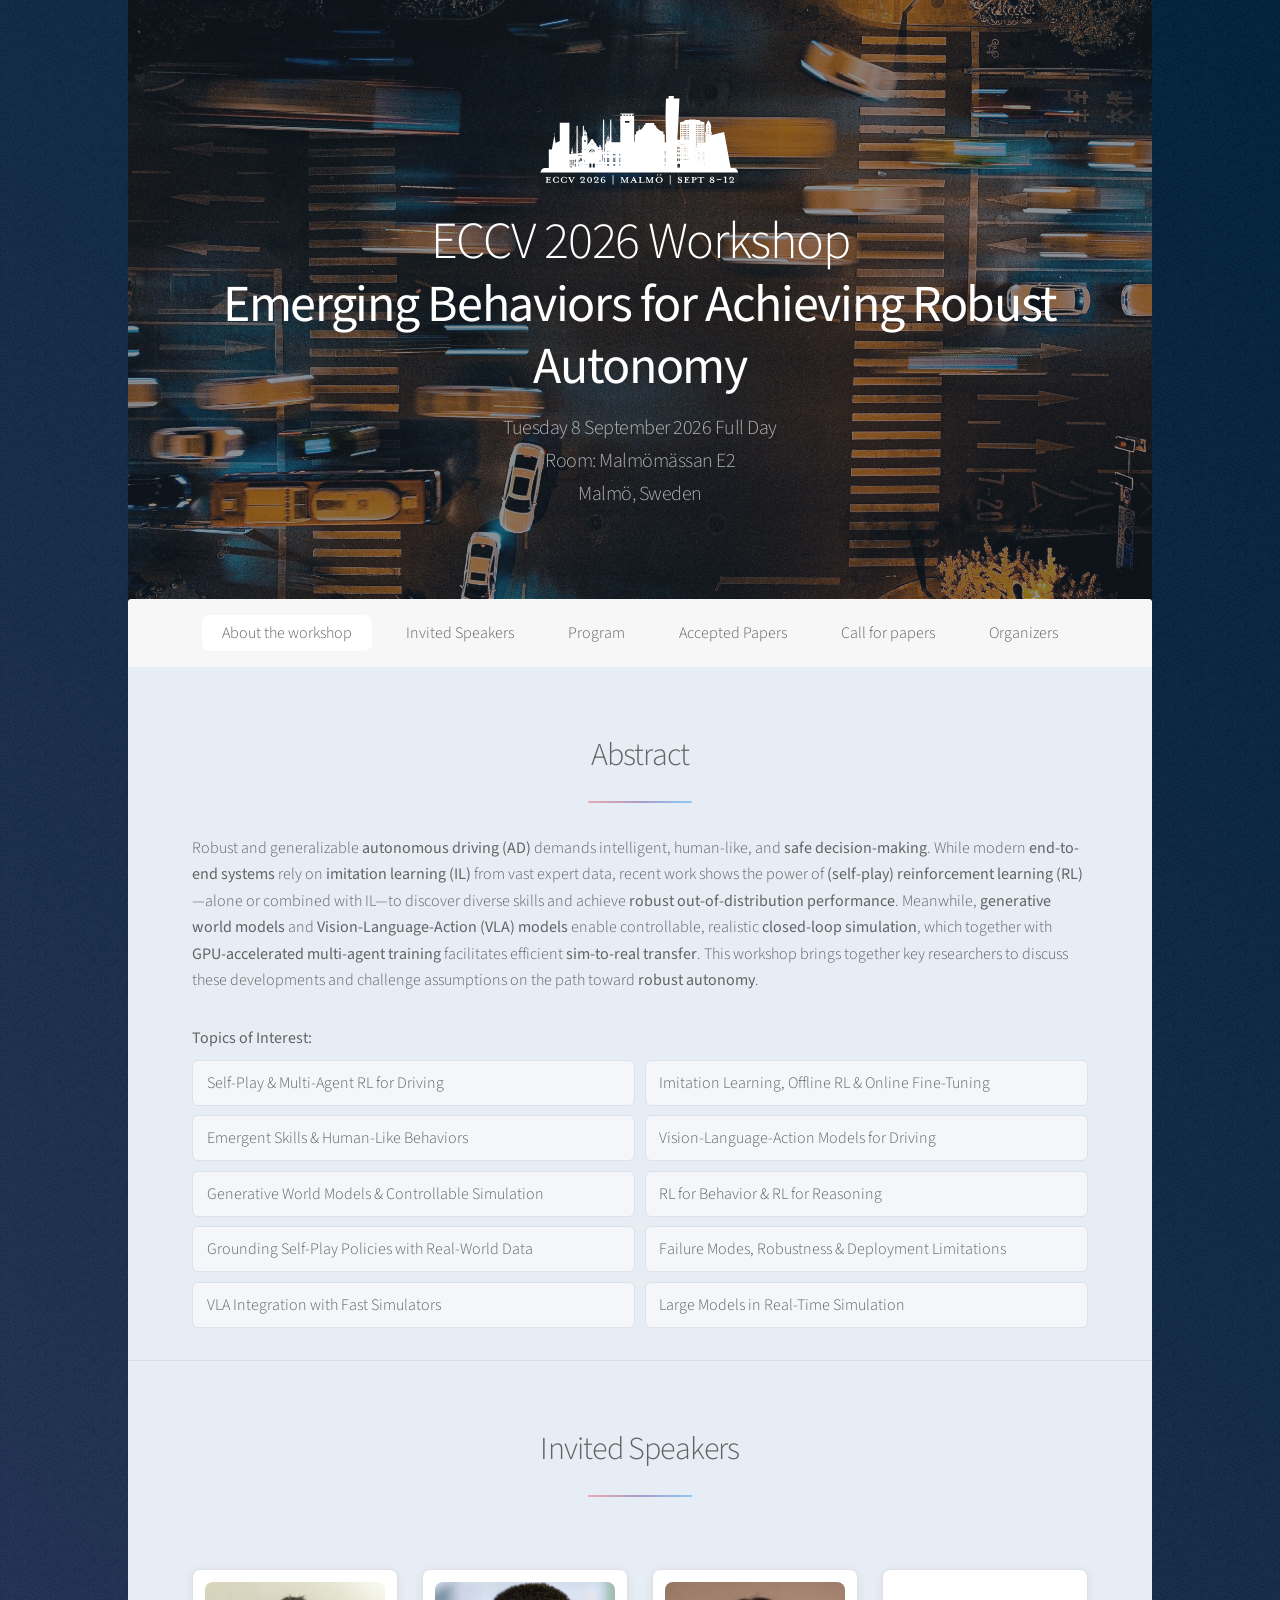
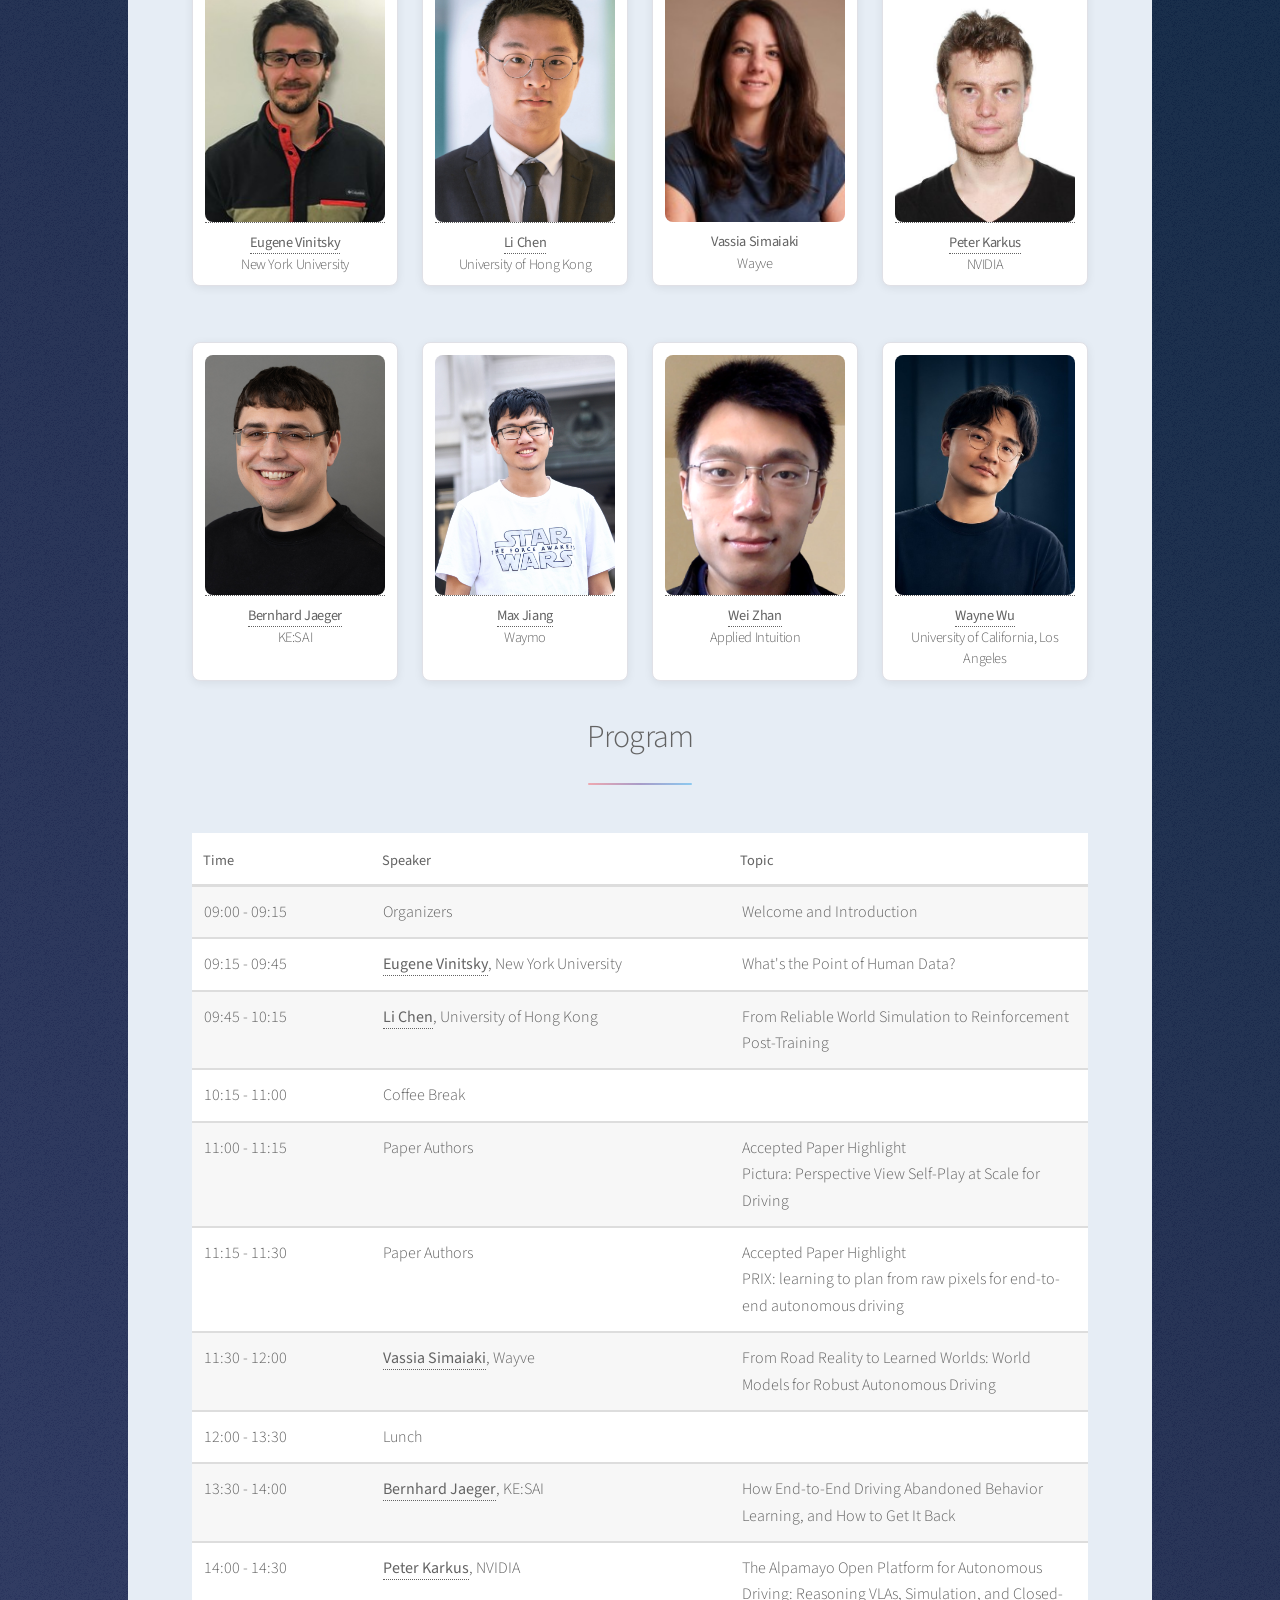
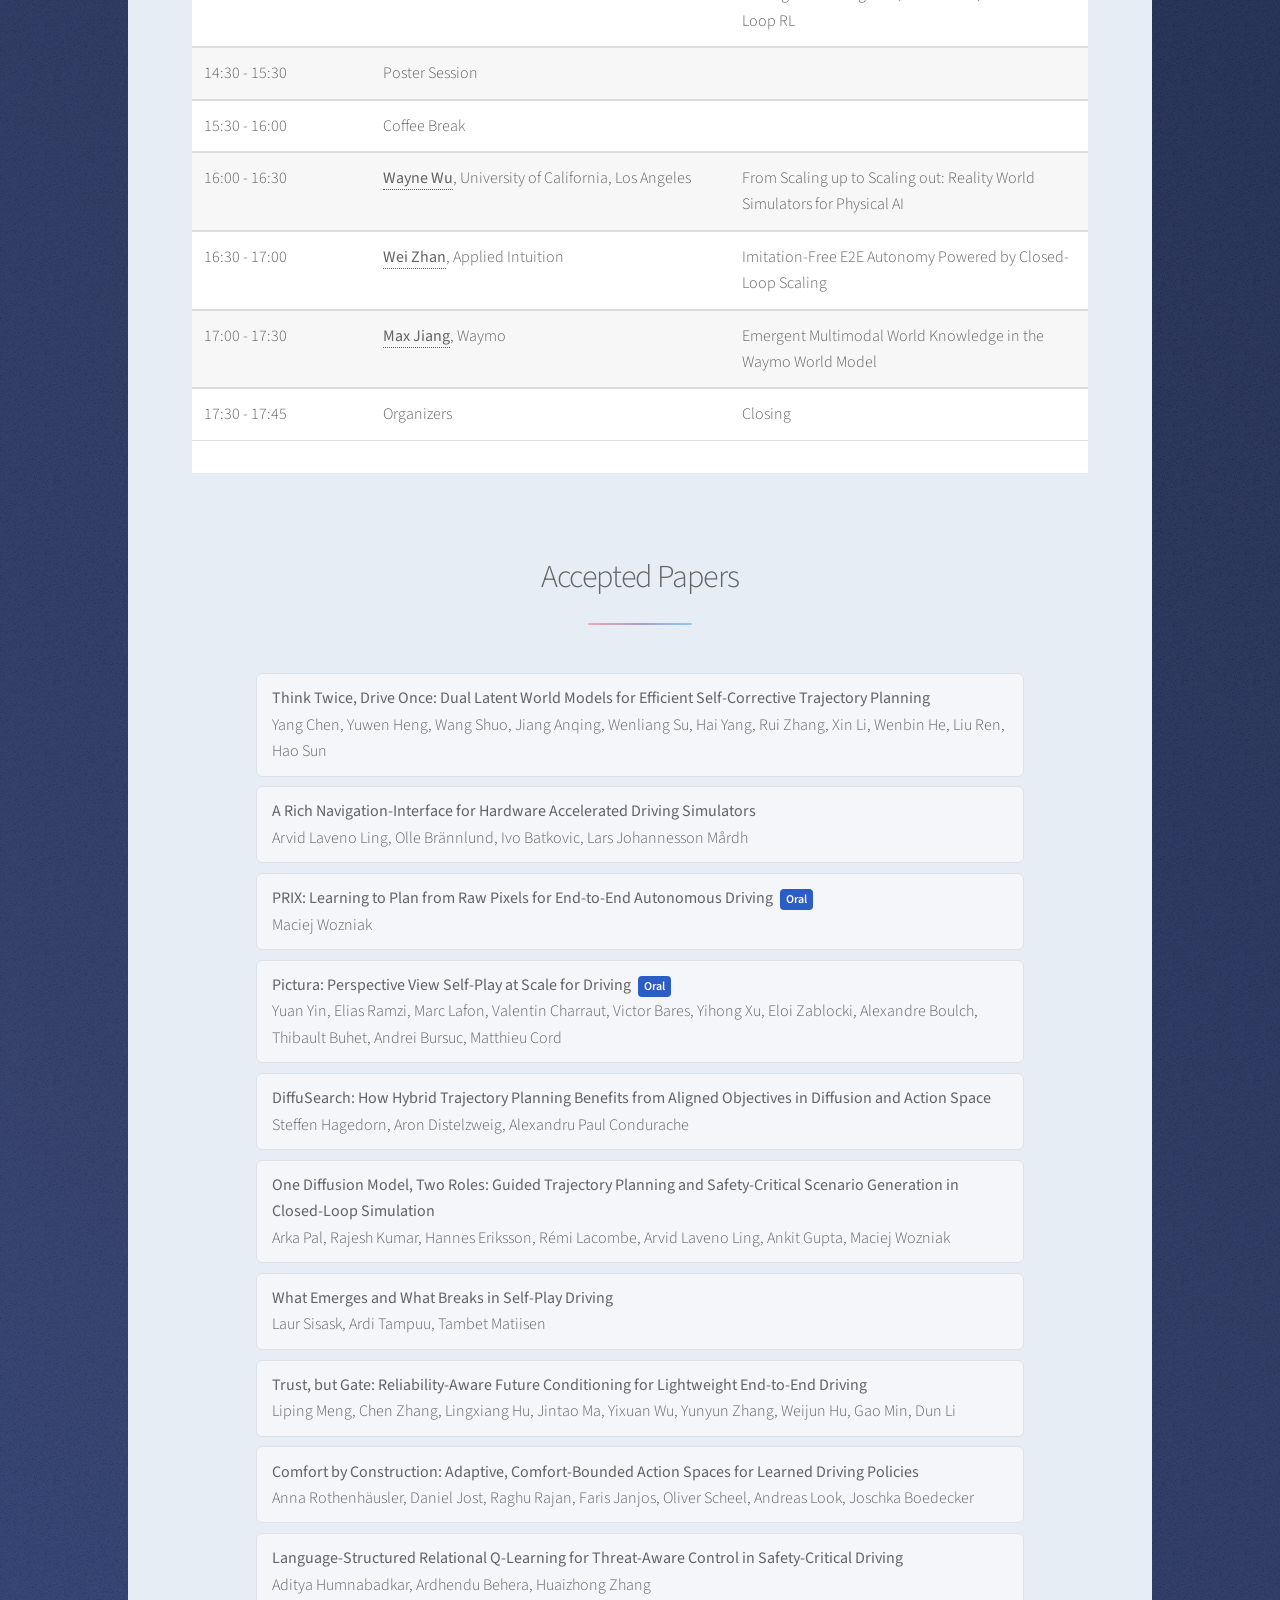
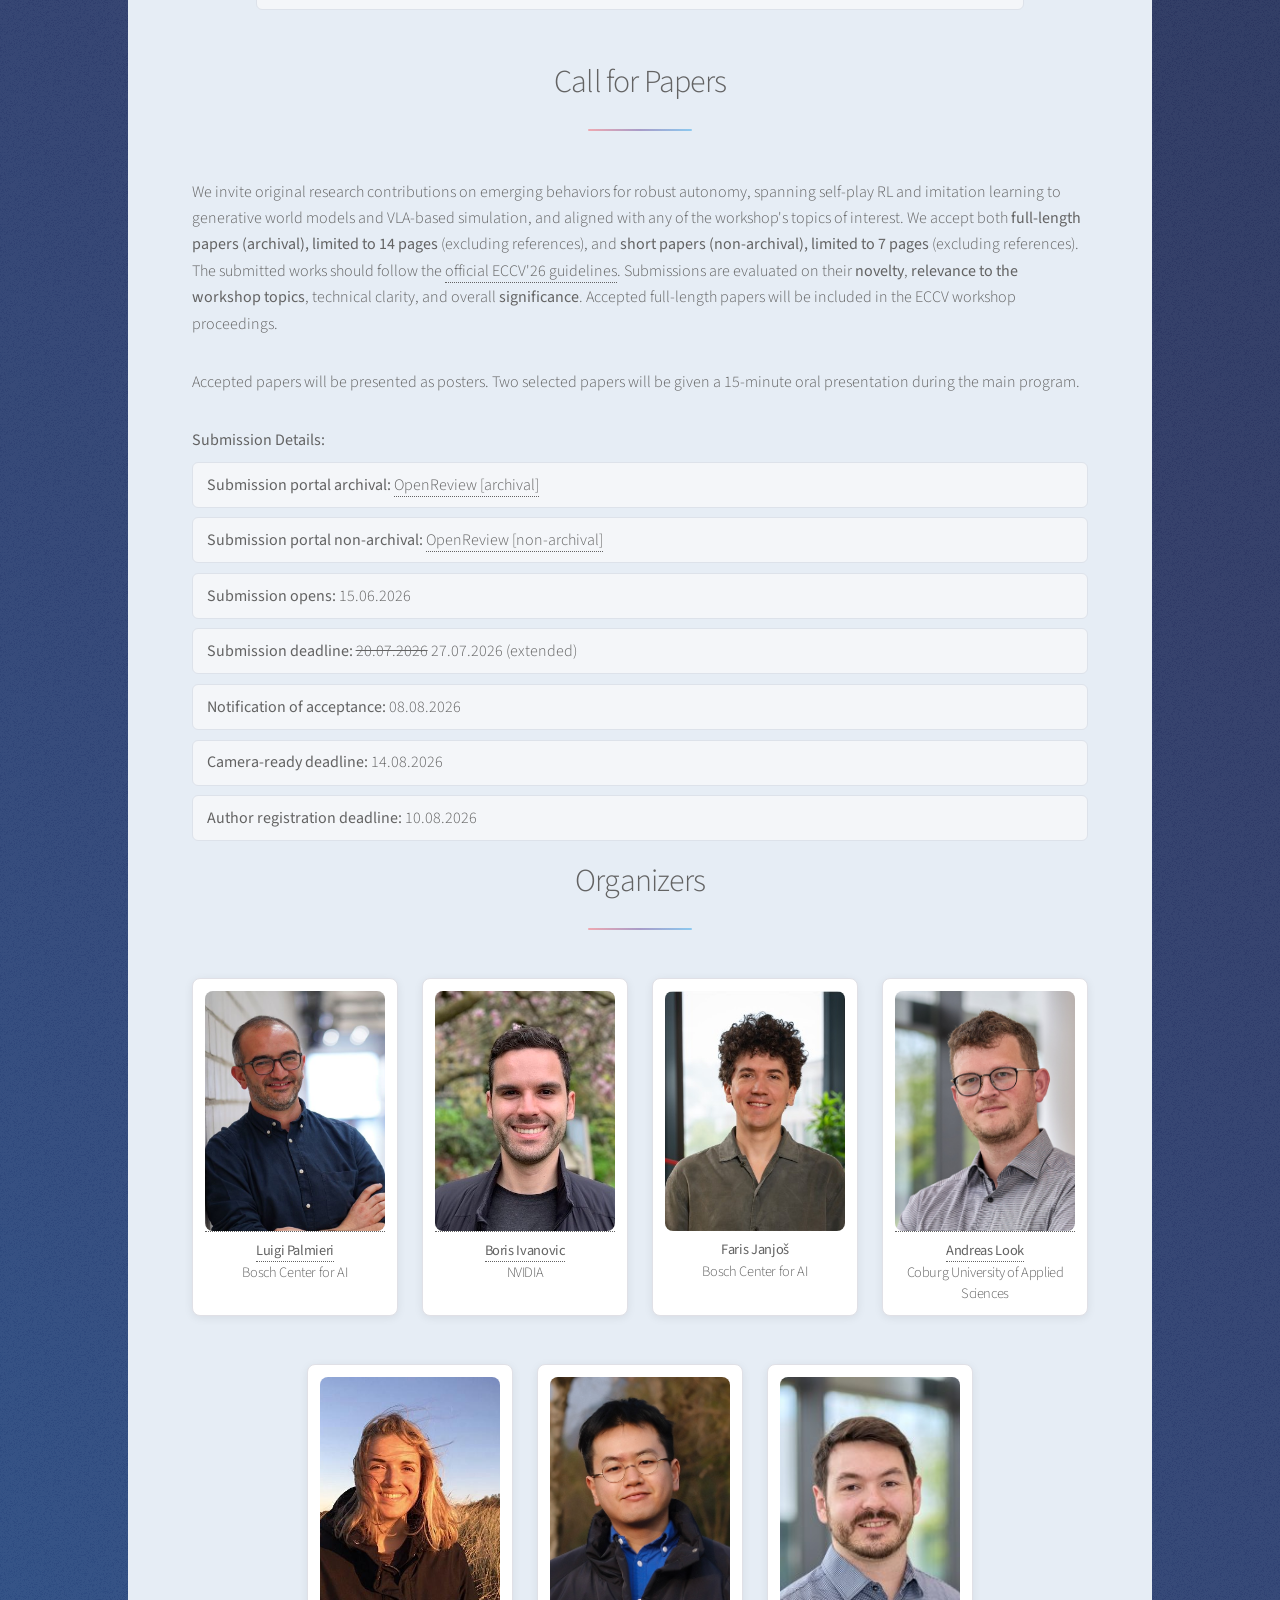
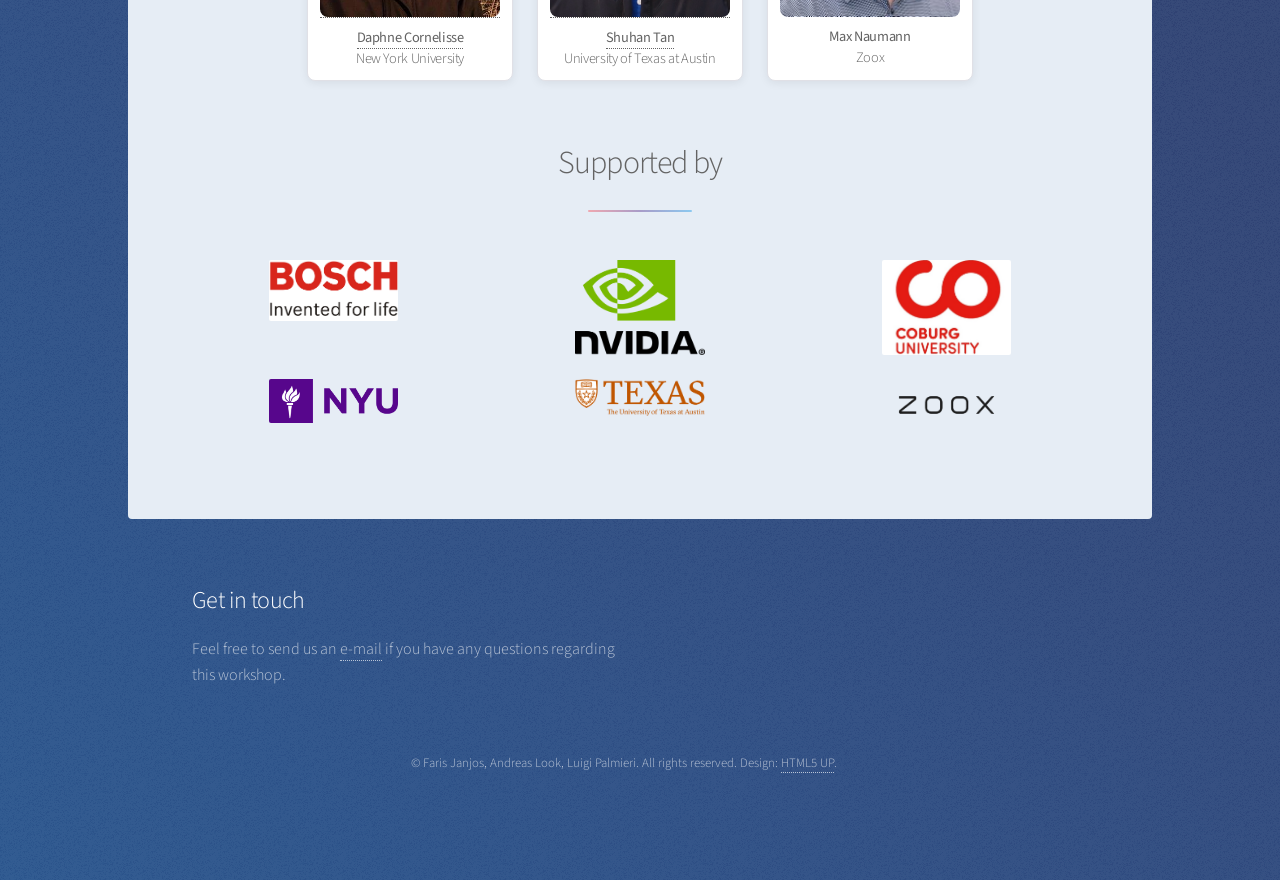
==== index.html @ b4be329e "Update titles" ====
<!DOCTYPE HTML>
<!--
	Stellar by HTML5 UP
	html5up.net | @ajlkn
	Free for personal and commercial use under the CCA 3.0 license (html5up.net/license)
-->
<html>

<head>
	<title>Workshop on Emerging Behaviors in Embodied AI for Achieving Robust Autonomy</title>
	<meta charset="utf-8" />
	<meta name="viewport" content="width=device-width, initial-scale=1, user-scalable=no" />
	<link rel="stylesheet" href="assets/css/main.css" />
	<noscript>
		<link rel="stylesheet" href="assets/css/noscript.css" />
	</noscript>
	<link rel="apple-touch-icon" sizes="180x180" href="apple-touch-icon.png">
	<link rel="icon" type="image/png" sizes="32x32" href="favicon-32x32.png">
	<link rel="icon" type="image/png" sizes="16x16" href="favicon-16x16.png">
	<link rel="manifest" href="/site.webmanifest" <link rel="shortcut icon" type="image/x-icon" href="favicon.ico">
    <style>
        .organizer-image {
            width: 100%;
            aspect-ratio: 3 / 4;
            object-fit: cover;
            display: block;
            border-radius: 4px;
        }
        .speaker-card, .organizer-card {
            background: #fff;
            border: 1px solid #e0e0e6;
            border-radius: 8px;
            box-shadow: 0 2px 10px rgba(0, 0, 0, 0.07);
            transition: box-shadow 0.2s ease, transform 0.2s ease;
            text-align: center;
            padding: 0.75em 0.75em 0;
            height: 100%;
            box-sizing: border-box;
        }
        .speaker-card:hover, .organizer-card:hover {
            box-shadow: 0 6px 20px rgba(0, 0, 0, 0.13);
            transform: translateY(-3px);
        }
        .speaker-card .image.fit,
        .organizer-card .image.fit {
            margin: 0;
        }
        .speaker-card .image.fit a,
        .organizer-card .image.fit a {
            display: block;
        }
        .speaker-card h5, .organizer-card h5 {
            padding: 0.6em 0.5em 0.7em;
            margin: 0;
        }
        #speakers .box.alt .row,
        #organizers .box.alt .row {
            justify-content: center;
        }
		#program .table-wrapper {
			background: #fff;
			padding-top: 1em;
		}
		#header.alt .logo.eccv-logo img {
			width: min(13rem, 60vw);
			max-width: 100%;
			filter: brightness(0) invert(1);
		}
		.nowrap-link {
			white-space: nowrap;
		}
    </style>
</head>

<body class="is-preload">

	<!-- Wrapper -->
	<div id="wrapper">

		<!-- Header -->
		<header id="header" class="alt">
			<span class="logo eccv-logo"><img src="images/eccv-navbar-logo.svg" alt="ECCV 2026" /></span>
			<h1>ECCV 2026 Workshop <br /> <strong>Emerging Behaviors for Achieving Robust Autonomy</strong></h1>
			<p>Tuesday 8 September 2026 Full Day<br>Room: Malmömässan E2<br>Malmö, Sweden</p>
		</header>

		<!-- Nav -->
		<nav id="nav">
			<ul>
				<li><a href="#intro" class="active">About the workshop</a></li>
				<li><a href="#speakers" class="active">Invited Speakers</a></li>
				<li><a href="#program" class="active">Program</a></li>
				<li><a href="#accepted_papers" class="active">Accepted Papers</a></li>
				<li><a href="#call_for_papers" class="active">Call for papers</a></li>
				<li><a href="#organizers">Organizers</a></li>
			</ul>
		</nav>

		<!-- Main -->
		<div id="main">

			<!-- Introduction -->
			<section id="intro" class="main">
				<div class="spotlight">
					<div class="content">
						<header class="major special">
							<h2>Abstract</h2>
						</header>
						<p>
						Robust and generalizable <strong>autonomous driving (AD)</strong> demands intelligent, human-like, and <strong>safe decision-making</strong>.
						While modern <strong>end-to-end systems</strong> rely on <strong>imitation learning (IL)</strong> from vast expert data,
						recent work shows the power of <strong>(self-play) reinforcement learning (RL)</strong>&mdash;alone or combined with IL&mdash;to discover diverse skills and achieve <strong>robust out-of-distribution performance</strong>.
						Meanwhile, <strong>generative world models</strong> and <strong>Vision-Language-Action (VLA) models</strong> enable controllable, realistic <strong>closed-loop simulation</strong>,
						which together with <strong>GPU-accelerated multi-agent training</strong> facilitates efficient <strong>sim-to-real transfer</strong>.
						This workshop brings together key researchers to discuss these developments and challenge assumptions on the path toward <strong>robust autonomy</strong>.</p>
					</div>
					<!-- Nav 
					<span class="image"><img src="images/autonomous_car.png" alt="" /></span>
					-->
				</div>
				<p style="margin-bottom: 0.5em"><strong>Topics of Interest:</strong></p>
				<ul style="display: grid; grid-template-columns: 1fr 1fr; gap: 0.6em; list-style: none; padding: 0; margin: 0;">
					<li style="background: #f4f6f9; border: 1px solid #dde2ea; border-radius: 6px; padding: 0.55em 0.85em;">Self-Play &amp; Multi-Agent RL for Driving</li>
					<li style="background: #f4f6f9; border: 1px solid #dde2ea; border-radius: 6px; padding: 0.55em 0.85em;">Imitation Learning, Offline RL &amp; Online Fine-Tuning</li>
					<li style="background: #f4f6f9; border: 1px solid #dde2ea; border-radius: 6px; padding: 0.55em 0.85em;">Emergent Skills &amp; Human-Like Behaviors</li>
					<li style="background: #f4f6f9; border: 1px solid #dde2ea; border-radius: 6px; padding: 0.55em 0.85em;">Vision-Language-Action Models for Driving</li>
					<li style="background: #f4f6f9; border: 1px solid #dde2ea; border-radius: 6px; padding: 0.55em 0.85em;">Generative World Models &amp; Controllable Simulation</li>
					<li style="background: #f4f6f9; border: 1px solid #dde2ea; border-radius: 6px; padding: 0.55em 0.85em;">RL for Behavior &amp; RL for Reasoning</li>
					<li style="background: #f4f6f9; border: 1px solid #dde2ea; border-radius: 6px; padding: 0.55em 0.85em;">Grounding Self-Play Policies with Real-World Data</li>
					<li style="background: #f4f6f9; border: 1px solid #dde2ea; border-radius: 6px; padding: 0.55em 0.85em;">Failure Modes, Robustness &amp; Deployment Limitations</li>
					<li style="background: #f4f6f9; border: 1px solid #dde2ea; border-radius: 6px; padding: 0.55em 0.85em;">VLA Integration with Fast Simulators</li>
					<li style="background: #f4f6f9; border: 1px solid #dde2ea; border-radius: 6px; padding: 0.55em 0.85em;">Large Models in Real-Time Simulation</li>
				</ul>
			</section>
			<section id="speakers" class="main style1">
				<div class="container">
					<header class="major special">
						<h2>Invited Speakers</h2>
					</header>
					<div class="box alt">
						<div class="row gtr-uniform" style="margin-top: 1.5em;">
							<div class="col-3">
								<div class="speaker-card">
									<span class="image fit"><a href="https://www.eugenevinitsky.com/"><img class="organizer-image" src="images/Speakers/eugene_vinitsky.jpg" alt="Eugene Vinitsky" /></a></span>
									<h5><a href="https://www.eugenevinitsky.com/"><strong>Eugene Vinitsky</strong></a><br/>New York University</h5>
								</div>
							</div>
							<div class="col-3">
								<div class="speaker-card">
									<span class="image fit"><a href="https://ilnehc.github.io/"><img class="organizer-image" src="images/Speakers/li_chen.jpg" alt="Li Chen" /></a></span>
									<h5><a href="https://ilnehc.github.io/"><strong>Li Chen</strong></a><br/>University of Hong Kong</h5>
								</div>
							</div>
							<div class="col-3">
								<div class="speaker-card">
									<span class="image fit"><img class="organizer-image" src="images/Speakers/vassia_simaiaki.jpg" alt="Vassia Simaiaki" /></span>
									<h5><strong>Vassia Simaiaki</strong><br/>Wayve</h5>
								</div>
							</div>
							<div class="col-3">
								<div class="speaker-card">
									<span class="image fit"><a href="https://research.nvidia.com/person/peter-karkus"><img class="organizer-image" src="images/Speakers/peter_karkus.jpg" alt="Peter Karkus" /></a></span>
									<h5><a href="https://research.nvidia.com/person/peter-karkus"><strong>Peter Karkus</strong></a><br/>NVIDIA</h5>
								</div>
							</div>
						</div>
					</div>
					<div class="box alt">
						<div class="row gtr-uniform" style="margin-top: 1.5em;">
							<div class="col-3">
								<div class="speaker-card">
									<span class="image fit"><a href="https://kait0.github.io/"><img class="organizer-image" src="images/Speakers/bernhard_jaeger.jpg" alt="Bernhard Jaeger" /></a></span>
									<h5><a href="https://kait0.github.io/"><strong>Bernhard Jaeger</strong></a><br/>KE:SAI</h5>
								</div>
							</div>
							<div class="col-3">
								<div class="speaker-card">
									<span class="image fit"><a href="http://maxjiang.ml/"><img class="organizer-image" src="images/Speakers/max_jiang.jpg" alt="Max Jiang" /></a></span>
									<h5><a href="http://maxjiang.ml/"><strong>Max Jiang</strong></a><br/>Waymo</h5>
								</div>
							</div>
							<div class="col-3">
								<div class="speaker-card">
									<span class="image fit"><a href="https://zhanwei.site/"><img class="organizer-image" src="images/Speakers/wei_zhan.png" alt="Wei Zhan" /></a></span>
									<h5><a href="https://zhanwei.site/"><strong>Wei Zhan</strong></a><br/>Applied Intuition</h5>
								</div>
							</div>
							<div class="col-3">
								<div class="speaker-card">
									<span class="image fit"><a href="https://wywu.github.io/"><img class="organizer-image" src="images/Speakers/wayne_wu.png" alt="Wayne Wu" /></a></span>
									<h5><a href="https://wywu.github.io/"><strong>Wayne Wu</strong></a><br/>University of California, Los Angeles</h5>
								</div>
							</div>
						</div>
					</div>
				</div>
			<section id="program" class="main style1">
				<div class="container">
					<header class="major special">
						<h2>Program</h2>
					</header>
					<div class="table-wrapper">
						<table>
							<thead>
								<tr>
									<th>Time</th>
									<th>Speaker</th>
									<th>Topic</th>
								</tr>
							</thead>
							<tbody>
								<tr>
									<td>09:00 - 09:15</td>
									<td>Organizers</td>
									<td>Welcome and Introduction</td>
								</tr>
								<tr onClick='toggleRow(this)'>
									<td>09:15 - 09:45</br>
									<td><strong><a href="https://www.eugenevinitsky.com">Eugene Vinitsky</a></strong>, New York University</td>
									<td>What's the Point of Human Data?
									</td>
									<td class='expanded-row-content hide-row'>TBA</td>
								</tr>
								<tr onClick='toggleRow(this)'>
									<td>09:45 - 10:15</br>
									<td><strong><a href="https://ilnehc.github.io/">Li Chen</a></strong>, University of Hong Kong</td>
									<td>From Reliable World Simulation to Reinforcement Post-Training</td>
									<td class='expanded-row-content hide-row'>Autonomous-driving systems benefit from scale, but the data that matter most—rare, hazardous interactions—remain scarce. This talk presents a research path from world models that predict to world engines that teach. I will introduce two works, ReSim and  World Engine, that organize real logs, simulation, generative modeling, and RL around one goal: concentrating learning on the safety-critical long tail. The talk closes with deployment-scale evidence and the remaining gaps toward reliable Physical AI.</td>
								</tr>
								<tr>
									<td>10:15 - 11:00</td>
									<td>Coffee Break</td>
									<td></td>
								</tr>
								<tr onClick='toggleRow(this)'>
										<td>11:00 - 11:15</br>
										<td>Paper Authors 
</a></strong></td>
									<td>Accepted Paper Highlight</br>Pictura: Perspective View Self-Play at Scale for Driving</td>
									<td class='expanded-row-content hide-row'>TBA
								</tr>
								<tr onClick='toggleRow(this)'>
										<td>11:15 - 11:30</br>
										<td>Paper Authors 
</a></strong></td>
									<td>Accepted Paper Highlight</br>PRIX: learning to plan from raw pixels for end-to-end autonomous driving</td>
									<td class='expanded-row-content hide-row'>TBA
								</tr>
								<tr onClick='toggleRow(this)'>
									<td>11:30 - 12:00</br>
									<td><strong><a href="#">Vassia Simaiaki</a></strong>, Wayve</td>
									<td>From Road Reality to Learned Worlds: World Models for Robust Autonomous Driving</td>
									<td class='expanded-row-content hide-row'>Real-world driving data captures the full complexity of human behavior, rare events, and safety-critical edge cases — but it is expensive, long-tailed, and hard to scale into diverse, controllable training signal. Generative world models offer a path to close this gap: learning realistic, controllable simulations directly from real driving footage, then using them to train and stress-test driving policies at scale. In this talk, I'll discuss Wayve's approach to building generative world models for driving, how they enable closed-loop training and evaluation beyond what real-world data alone allows, and the open challenges in grounding these learned worlds back in road reality to achieve robust, deployable autonomy.</td>
								</tr>
								<tr>
									<td>12:00 - 13:30</td>
									<td>Lunch</td>
									<td></td>
								</tr>
								<tr onClick='toggleRow(this)'>
									<td>13:30 - 14:00</br>
									<td><strong><a href="https://kait0.github.io/">Bernhard Jaeger</a></strong>, KE:SAI</td>
									<td>How End-to-End Driving Abandoned Behavior Learning, and How to Get It Back</td>
									<td class='expanded-row-content hide-row'>End-to-end driving research began as behavior learning: policies were trained to imitate actions directly from images. Over the years the end-to-end driving community has made rapid progress, leading to widespread adoption of these techniques in industry today. Amidst that rapid progress, the community has quietly abandoned behavior learning. End-to-end driving systems today no longer predict the actions of the car. Instead, they make predictions about where a human would have driven, often encoded with the waypoint representation. The actual behavior of the car is then produced by a classical handwritten controller steering the car towards the waypoints. This switch enabled the community to bypass the classic compounding error problem, as the controller can produce behaviors that are absent from the training data. In this talk I am going to argue that a principled solution to embodied intelligence needs to return to behavior learning, as these workarounds have performance ceilings. Lastly, I will present recent progress and open problems on how we can get behavior learning back into end-to-end driving, training policies that directly map sensors to actions.</td>
								</tr>
								<tr onClick='toggleRow(this)'>
									<td>14:00 - 14:30</br>
									<td><strong><a href="https://research.nvidia.com/person/peter-karkus">Peter Karkus</a></strong>, NVIDIA</td>
									<td>The Alpamayo Open Platform for Autonomous Driving: Reasoning VLAs, Simulation, and Closed-Loop RL</td>
									<td class='expanded-row-content hide-row'>In this talk I will introduce Alpamayo, NVIDIA's open platform for reasoning-based autonomous vehicle development. Alpamayo contains a family of open-weight reasoning VLA models that produce interpretable chain-of-thought traces alongside trajectories. It also includes the critical tooling around them: 1,700 hours of curated driving data; and AlpaSim, a neural reconstruction-based end-to-end simulator. In the second part I will talk about the next frontier: closed-loop RL post-training. The industry default today is open-loop-only training on logged expert data. It takes us surprisingly far, but it has a ceiling: it leaves compounding errors, covariate shift, and causal confusion unaddressed, and no amount of open-loop data closes that gap. I will argue why, and show how to bridge it with closed-loop post-training using AlpaGym, our distributed closed-loop RL framework built on Cosmos RL.</td>
								</tr>
								<tr onClick='toggleRow(this)'>
									<td>14:30 - 15:30</br>
									<td>Poster Session</td>
									<td></td>
									<td class='expanded-row-content hide-row'>Posters: TBA</td>
								</tr>
								<tr>
									<td>15:30 - 16:00</td>
									<td>Coffee Break</td>
									<td></td>
								</tr>
								<tr onClick='toggleRow(this)'>
									<td>16:00 - 16:30</br>
									<td><strong><a href="https://wywu.github.io/">Wayne Wu</a></strong>, University of California, Los Angeles</td>
									<td>From Scaling up to Scaling out: Reality World Simulators for Physical AI</td>
									<td class='expanded-row-content hide-row'>Recent progress in large language and vision models demonstrates how far we can go by scaling with vast internet-scale data. In contrast, physical AI, agents that perceive and act in the real world, still lags far behind. Today, both academia and industry primarily pursue generalizable physical AI by scaling up: collecting large-scale action–video datasets or training world models that enable interaction through learned environments. However, this paradigm is inherently inefficient and will soon reach a data ceiling. In this talk, I argue for a shift from scaling up to scaling out. I introduce reality world simulators, a new paradigm that converts real-world videos into diverse, interactive simulation environments. Instead of relying on more data collection, this approach expands data through structured reconstruction and recomposition, enabling both higher data efficiency and physically grounded interaction. I will present a three-pronged approach: 1) Scaling out via Digital Twins: reconstructing controllable, interactive environments from monocular videos to support diverse agent exploration. 2) Scaling out via Digital Cousins: disentangling scene structure into compositional elements to generate large-scale variations of real-world environments. 3) Scaling out via Embodied Humans: incorporating realistic human dynamics to improve safety and social compliance in robot learning. Finally, I will outline a roadmap toward building generalizable and safe physical AI systems for open-world deployment.</td>
								</tr>
								<tr onClick='toggleRow(this)'>
									<td>16:30 - 17:00</br>
									<td><strong><a href="https://zhanwei.site/">Wei Zhan</a></strong>, Applied Intuition</td>
									<td>Imitation-Free E2E Autonomy Powered by Closed-Loop Scaling</td>
									<td class='expanded-row-content hide-row'>The paradigm for L2++ ADAS has converged to imitation-based E2E, and human demonstration data have been the centerpiece. To bring robustness to the next level, autonomy is expected to train using closed-loop reinforcement learning (RL) with an action-conditioned world model, and large-scale closed-loop RL including self-play also reduces the demand of imitation from demonstration for policy learning. This talk addresses the roles of large-scale closed-loop RL and imitation in three major driving policy learning tasks - vector-based planner, reactive sim agent, and E2E planner, by discussing relevant works at Applied Intuition: 1) TerraZero as a high-throughput self-play RL framework (2.8M steps/s on 8 GPUs), obtains a robust policy learned from centuries of diverse driving experience in sim with zero demonstrations, setting SOTA on vector-based planning benchmarks with clear edge. 2) SPACeR as a fast, reactive, human-like sim agent, incorporates demonstration into large-scale self-play, achieving competitive performance with 10× faster at inference and 50× smaller in parameter size. 3) TerraTransfer as an E2E policy taught from the TerraZero expert with no imitation, by decoupling "learn to drive" and "learn to see", hits SOTA on closed-loop E2E driving benchmark. 4) A reactive world model with realistic, controllable behavior and visual consistency is also introduced, enabling large-scale closed-loop training.</td>
								</tr>
								<tr onClick='toggleRow(this)'>
									<td>17:00 - 17:30</br>
									<td><strong><a href="http://maxjiang.ml/">Max Jiang</a></strong>, Waymo</td>
									<td>Emergent Multimodal World Knowledge in the Waymo World Model</td>
									<td class='expanded-row-content hide-row'>Video-based world models possess strong future prediction abilities by pre-training on a vast repository of video data. The <a class="nowrap-link" href="https://waymo.com/blog/2026/02/the-waymo-world-model-a-new-frontier-for-autonomous-driving-simulation/">Waymo World Model</a> harnesses these future prediction capabilities from Genie 3 and translates this common sense knowledge to the driving domain, including emergent physics and behavioral understanding as well as emergent planning and reasoning capabilities. In this talk we will analyze these emergent abilities and discuss various avenues that we can harness these abilities to build a better, safer autonomous driver.</td>
								</tr>
								<tr>
									<td>17:30 - 17:45</td>
									<td>Organizers</td>
									<td>Closing</td>
								</tr>
							</tbody>
						</table>
					</div>


				</div>
			</section>
			<section id="accepted_papers" class="main style1">
				<div class="container">
					<header class="major special">
						<h2>Accepted Papers</h2>
					</header>
					<ul style="display: grid; grid-template-columns: 1fr; gap: 0.6em; list-style: none; padding: 0; margin: 0;">
						<li style="background: #f4f6f9; border: 1px solid #dde2ea; border-radius: 6px; padding: 0.7em 0.95em;"><strong>Think Twice, Drive Once: Dual Latent World Models for Efficient Self-Corrective Trajectory Planning</strong><br/>Yang Chen, Yuwen Heng, Wang Shuo, Jiang Anqing, Wenliang Su, Hai Yang, Rui Zhang, Xin Li, Wenbin He, Liu Ren, Hao Sun</li>
						<li style="background: #f4f6f9; border: 1px solid #dde2ea; border-radius: 6px; padding: 0.7em 0.95em;"><strong>A Rich Navigation-Interface for Hardware Accelerated Driving Simulators</strong><br/>Arvid Laveno Ling, Olle Brännlund, Ivo Batkovic, Lars Johannesson Mårdh</li>
						<li style="background: #f4f6f9; border: 1px solid #dde2ea; border-radius: 6px; padding: 0.7em 0.95em;"><strong>PRIX: Learning to Plan from Raw Pixels for End-to-End Autonomous Driving</strong> <span style="background:#2c5cc5; color:#fff; font-size:0.75em; font-weight:600; border-radius:4px; padding:0.15em 0.5em; margin-left:0.3em;">Oral</span><br/>Maciej Wozniak</li>
						<li style="background: #f4f6f9; border: 1px solid #dde2ea; border-radius: 6px; padding: 0.7em 0.95em;"><strong>Pictura: Perspective View Self-Play at Scale for Driving</strong> <span style="background:#2c5cc5; color:#fff; font-size:0.75em; font-weight:600; border-radius:4px; padding:0.15em 0.5em; margin-left:0.3em;">Oral</span><br/>Yuan Yin, Elias Ramzi, Marc Lafon, Valentin Charraut, Victor Bares, Yihong Xu, Eloi Zablocki, Alexandre Boulch, Thibault Buhet, Andrei Bursuc, Matthieu Cord</li>
						<li style="background: #f4f6f9; border: 1px solid #dde2ea; border-radius: 6px; padding: 0.7em 0.95em;"><strong>DiffuSearch: How Hybrid Trajectory Planning Benefits from Aligned Objectives in Diffusion and Action Space</strong><br/>Steffen Hagedorn, Aron Distelzweig, Alexandru Paul Condurache</li>
						<li style="background: #f4f6f9; border: 1px solid #dde2ea; border-radius: 6px; padding: 0.7em 0.95em;"><strong>One Diffusion Model, Two Roles: Guided Trajectory Planning and Safety-Critical Scenario Generation in Closed-Loop Simulation</strong><br/>Arka Pal, Rajesh Kumar, Hannes Eriksson, Rémi Lacombe, Arvid Laveno Ling, Ankit Gupta, Maciej Wozniak</li>
						<li style="background: #f4f6f9; border: 1px solid #dde2ea; border-radius: 6px; padding: 0.7em 0.95em;"><strong>What Emerges and What Breaks in Self-Play Driving</strong><br/>Laur Sisask, Ardi Tampuu, Tambet Matiisen</li>
						<li style="background: #f4f6f9; border: 1px solid #dde2ea; border-radius: 6px; padding: 0.7em 0.95em;"><strong>Trust, but Gate: Reliability-Aware Future Conditioning for Lightweight End-to-End Driving</strong><br/>Liping Meng, Chen Zhang, Lingxiang Hu, Jintao Ma, Yixuan Wu, Yunyun Zhang, Weijun Hu, Gao Min, Dun Li</li>
						<li style="background: #f4f6f9; border: 1px solid #dde2ea; border-radius: 6px; padding: 0.7em 0.95em;"><strong>Comfort by Construction: Adaptive, Comfort-Bounded Action Spaces for Learned Driving Policies</strong><br/>Anna Rothenhäusler, Daniel Jost, Raghu Rajan, Faris Janjos, Oliver Scheel, Andreas Look, Joschka Boedecker</li>
						<li style="background: #f4f6f9; border: 1px solid #dde2ea; border-radius: 6px; padding: 0.7em 0.95em;"><strong>Language-Structured Relational Q-Learning for Threat-Aware Control in Safety-Critical Driving</strong><br/>Aditya Humnabadkar, Ardhendu Behera, Huaizhong Zhang</li>
					</ul>
				</div>
			</section>
			<section id="call_for_papers" class="main">
			<div class="content">
                    <header class="major special">
                        <h2>Call for Papers</h2>
                    </header>
                    <p>
                        We invite original research contributions on emerging behaviors for robust autonomy,
                        spanning self-play RL and imitation learning to generative world models and VLA-based simulation,
                        and aligned with any of the workshop's topics of interest. We accept both <strong>full-length papers
                        (archival), limited to 14 pages</strong> (excluding references), and <strong>short papers (non-archival),
                        limited to 7 pages</strong> (excluding references). The submitted works should follow the
                        <a href="https://eccv.ecva.net/Conferences/2026/SubmissionPolicies">official ECCV'26 guidelines</a>.
                        Submissions are evaluated on their <strong>novelty</strong>, <strong>relevance to the workshop
                        topics</strong>, technical clarity, and overall <strong>significance</strong>. Accepted full-length
                        papers will be included in the ECCV workshop proceedings.
                    </p>		
                    <p>
                        Accepted papers will be presented as posters. Two selected papers
                        will be given a 15-minute oral presentation during the main program.
                    </p>
                    <p style="margin-bottom: 0.5em"><strong>Submission Details:</strong></p>
                    <ul style="display: grid; grid-template-columns: 1fr; gap: 0.6em; list-style: none; padding: 0; margin: 0 0 1em;">
                        <li style="background: #f4f6f9; border: 1px solid #dde2ea; border-radius: 6px; padding: 0.55em 0.85em;"><strong>Submission portal archival:</strong> <a href="https://openreview.net/group?id=thecvf.com/ECCV/2026/Workshop/EmergingAD_Archival">OpenReview [archival]</a> </li>
                        <li style="background: #f4f6f9; border: 1px solid #dde2ea; border-radius: 6px; padding: 0.55em 0.85em;"><strong>Submission portal non-archival:</strong> <a href="https://openreview.net/group?id=thecvf.com/ECCV/2026/Workshop/EmergingAD_Non-Archival">OpenReview [non-archival]</a></li>
                        <li style="background: #f4f6f9; border: 1px solid #dde2ea; border-radius: 6px; padding: 0.55em 0.85em;"><strong>Submission opens:</strong> 15.06.2026</li>
                        <li style="background: #f4f6f9; border: 1px solid #dde2ea; border-radius: 6px; padding: 0.55em 0.85em;"><strong>Submission deadline:</strong> <s>20.07.2026</s> 27.07.2026 (extended)</li>
                        <li style="background: #f4f6f9; border: 1px solid #dde2ea; border-radius: 6px; padding: 0.55em 0.85em;"><strong>Notification of acceptance:</strong> 08.08.2026</li>
                        <li style="background: #f4f6f9; border: 1px solid #dde2ea; border-radius: 6px; padding: 0.55em 0.85em;"><strong>Camera-ready deadline:</strong> 14.08.2026</li>
                        <li style="background: #f4f6f9; border: 1px solid #dde2ea; border-radius: 6px; padding: 0.55em 0.85em;"><strong>Author registration deadline:</strong> 10.08.2026</li>
                    </ul>
                </div>	
			</section>
			<section id="organizers" class="main style1">
				<div class="container">
					<header class="major special">
						<h2>Organizers</h2>
					</header>
					<div class="box alt">
						<div class="row gtr-uniform">
							<div class="col-3">
								<div class="organizer-card">
									<span class="image fit"><a href="https://palmieri.github.io/"><img class="organizer-image" src="images/Organizers/palmieri_luigi.png" alt="Luigi Palmieri" /></a></span>
									<h5><a href="https://palmieri.github.io/"><strong>Luigi Palmieri</strong></a><br/>Bosch Center for AI</h5>
								</div>
							</div>
							<div class="col-3">
								<div class="organizer-card">
									<span class="image fit"><a href="https://www.borisivanovic.com/"><img class="organizer-image" src="images/Organizers/boris_ivanovic.jpg" alt="Boris Ivanovic" /></a></span>
									<h5><a href="https://www.borisivanovic.com/"><strong>Boris Ivanovic</strong></a><br/>NVIDIA</h5>
								</div>
							</div>
							<div class="col-3">
								<div class="organizer-card">
									<span class="image fit"><img class="organizer-image" src="images/Organizers/faris_janjos.jpeg" alt="Faris Janjoš" /></span>
									<h5><strong>Faris Janjoš</strong><br/>Bosch Center for AI</h5>
								</div>
							</div>
							<div class="col-3">
								<div class="organizer-card">
									<span class="image fit"><a href="https://look-andreas.github.io/"><img class="organizer-image" src="images/Organizers/look_andreas_cropped.jpg" alt="Andreas Look" /></a></span>
									<h5><a href="https://look-andreas.github.io/"><strong>Andreas Look</strong></a><br/>Coburg University of Applied Sciences</h5>
								</div>
							</div>
						</div>
						<div class="row gtr-uniform" style="margin-top: 1.5em;">
							<div class="col-3">
								<div class="organizer-card">
									<span class="image fit"><a href="https://www.daphne-cornelisse.com/"><img class="organizer-image" src="images/Organizers/daphne_cornelisse.jpg" alt="Daphne Cornelisse" /></a></span>
									<h5><a href="https://www.daphne-cornelisse.com/"><strong>Daphne Cornelisse</strong></a><br/>New York University</h5>
								</div>
							</div>
							<div class="col-3">
								<div class="organizer-card">
									<span class="image fit"><a href="https://ariostgx.github.io/website/"><img class="organizer-image" src="images/Organizers/shuhan_tan.jpg" alt="Shuhan Tan" /></a></span>
									<h5><a href="https://ariostgx.github.io/website/"><strong>Shuhan Tan</strong></a><br/>University of Texas at Austin</h5>
								</div>
							</div>
							<div class="col-3">
								<div class="organizer-card">
									<span class="image fit"><img class="organizer-image" src="images/Organizers/max_naumann.jpg" alt="Max Naumann" /></span>
									<h5><strong>Max Naumann</strong><br/>Zoox</h5>
								</div>
							</div>
						</div>
					</div>
					</br>
					<header class="major special">
						<h2>Supported by</h2>
					</header>
					<div class="box alt">
						<div class="row gtr-uniform">
							<div class="col-2"><span class="image fit"><img style="border-radius:2px"
										src="images/Affiliations/BoschLogo_cropped.jpg" alt="" /></span></div>
							<div class="col-2"><span class="image fit"><img style="border-radius:2px"
										src="images/Affiliations/NVIDIA.png" alt="" /></span></div>
							<div class="col-2"><span class="image fit"><img style="border-radius:2px"
										src="images/Affiliations/coburg.png" alt="" /></span></div>
						</div>
						<div class="row" style="margin-top: 1.5em;">
							<div class="col-2"><span class="image fit"><img style="border-radius:2px"
										src="images/Affiliations/nyu.png" alt="" /></span></div>
							<div class="col-2"><span class="image fit"><img style="border-radius:2px"
										src="images/Affiliations/University_of_Texas_at_Austin_logo.svg.png" alt="" /></span></div>
							<div class="col-2"><span class="image fit"><img style="border-radius:2px"
										src="images/Affiliations/Zoox_logo_2021.png" alt="" /></span></div>
						</div>
					</div>
				</div>
			</section>


		</div>

		<!-- Footer -->
		<footer id="footer">
			<section>
				<h2>Get in touch</h2>
				<p>
				Feel free to send us an
				<a href="mailto:faris.janjos@de.bosch.com,andreas.look@hs-coburg.de,luigi.palmieri@de.bosch.com?subject=Workshop%23IPP" target="_top">e-mail</a> if you have any questions regarding this workshop.
				</p>
			</section>
			<p class="copyright">&copy; Faris Janjos, Andreas Look, Luigi Palmieri. All rights reserved. Design: <a
					href="https://html5up.net">HTML5 UP</a>.</p>
		</footer>

	</div>

	<!-- Scripts -->
	<script src="assets/js/jquery.min.js"></script>
	<script src="assets/js/jquery.scrollex.min.js"></script>
	<script src="assets/js/jquery.scrolly.min.js"></script>
	<script src="assets/js/browser.min.js"></script>
	<script src="assets/js/breakpoints.min.js"></script>
	<script src="assets/js/util.js"></script>
	<script src="assets/js/main.js"></script>

	<script>
		const toggleRow = (element) => {
			element.getElementsByClassName('expanded-row-content')[0].classList.toggle('hide-row');
			console.log(event);
		}
	</script>

</body>

</html>
---- assets/css/main.css ----
@import url(fontawesome-all.min.css);
@import 'https://fonts.googleapis.com/css?family=Source+Sans+Pro:300,400';

/*
	Stellar by HTML5 UP
	html5up.net | @ajlkn
	Free for personal and commercial use under the CCA 3.0 license (html5up.net/license)
	LHMP 2022
*/

html, body, div, span, applet, object,
iframe, h1, h2, h3, h4, h5, h6, p, blockquote,
pre, a, abbr, acronym, address, big, cite,
code, del, dfn, em, img, ins, kbd, q, s, samp,
small, strike, strong, sub, sup, tt, var, b,
u, i, center, dl, dt, dd, ol, ul, li, fieldset,
form, label, legend, table, caption, tbody,
tfoot, thead, tr, th, td, article, aside,
canvas, details, embed, figure, figcaption,
footer, header, hgroup, menu, nav, output, ruby,
section, summary, time, mark, audio, video {
	margin: 0;
	padding: 0;
	border: 0;
	font-size: 100%;
	font: inherit;
	vertical-align: baseline;}

article, aside, details, figcaption, figure,
footer, header, hgroup, menu, nav, section {
	display: block;}

body {
	line-height: 1;
}

ol, ul {
	list-style: none;
}

blockquote, q {
	quotes: none;
}

	blockquote:before, blockquote:after, q:before, q:after {
		content: '';
		content: none;
	}

table {
	border-collapse: collapse;
	border-spacing: 0;
}

body {
	-webkit-text-size-adjust: none;
}

mark {
	background-color: transparent;
	color: inherit;
}

input::-moz-focus-inner {
	border: 0;
	padding: 0;
}

input, select, textarea {
	-moz-appearance: none;
	-webkit-appearance: none;
	-ms-appearance: none;
	appearance: none;
}

/* Basic */

	@-ms-viewport {
		width: device-width;
	}

	body {
		-ms-overflow-style: scrollbar;
	}

	@media screen and (max-width: 480px) {

		html, body {
			min-width: 320px;
		}

	}

	html {
		box-sizing: border-box;
	}

	*, *:before, *:after {
		box-sizing: inherit;
	}

	body {
		background-color: #2d5890;
		background-image: url("images/overlay.png"), -moz-linear-gradient(45deg, #2d5890, #315186, #334a7c, #334372, #333d68, #2e3961, #293459, #243052, #1b2c4b, #122845, #08233e, #001f37);
		background-image: url("images/overlay.png"), -webkit-linear-gradient(45deg, #2d5890, #315186, #334a7c, #334372, #333d68, #2e3961, #293459, #243052, #1b2c4b, #122845, #08233e, #001f37);
		background-image: url("images/overlay.png"), -ms-linear-gradient(45deg, #2d5890, #315186, #334a7c, #334372, #333d68, #2e3961, #293459, #243052, #1b2c4b, #122845, #08233e, #001f37);
		background-image: url("images/overlay.png"), linear-gradient(45deg, #2d5890, #315186, #334a7c, #334372, #333d68, #2e3961, #293459, #243052, #1b2c4b, #122845, #08233e, #001f37);
	}

		body.is-preload *, body.is-preload *:before, body.is-preload *:after {
			-moz-animation: none !important;
			-webkit-animation: none !important;
			-ms-animation: none !important;
			animation: none !important;
			-moz-transition: none !important;
			-webkit-transition: none !important;
			-ms-transition: none !important;
			transition: none !important;
		}

/* Type */

	body {
		background-color: #2d5890;
		color: rgba(255, 255, 255, 0.65);
	}

	body, input, select, textarea {
		font-family: "Source Sans Pro", Helvetica, sans-serif;
		font-size: 17pt;
		font-weight: 300;
		line-height: 1.65;
	}

		@media screen and (max-width: 1680px) {

			body, input, select, textarea {
				font-size: 14pt;
			}

		}

		@media screen and (max-width: 1280px) {

			body, input, select, textarea {
				font-size: 12pt;
			}

		}

		@media screen and (max-width: 360px) {

			body, input, select, textarea {
				font-size: 11pt;
			}

		}

	a {
		-moz-transition: color 0.2s ease, border-bottom 0.2s ease;
		-webkit-transition: color 0.2s ease, border-bottom 0.2s ease;
		-ms-transition: color 0.2s ease, border-bottom 0.2s ease;
		transition: color 0.2s ease, border-bottom 0.2s ease;
		text-decoration: none;
		border-bottom: dotted 1px;
		color: inherit;
	}

		a:hover {
			border-bottom-color: transparent;
		}

	strong, b {
		font-weight: 400;
	}

	em, i {
		font-style: italic;
	}

	p {
		margin: 0 0 2em 0;
	}

		p.content {
			-moz-columns: 20em 2;
			-webkit-columns: 20em 2;
			-ms-columns: 20em 2;
			columns: 20em 2;
			-moz-column-gap: 2em;
			-webkit-column-gap: 2em;
			-ms-column-gap: 2em;
			column-gap: 2em;
			text-align: justify;
		}

	h1, h2, h3, h4, h5, h6 {
		font-weight: 300;
		line-height: 1.5;
		margin: 0 0 0.7em 0;
		letter-spacing: -0.025em;
	}

		h1 a, h2 a, h3 a, h4 a, h5 a, h6 a {
			color: inherit;
			text-decoration: none;
		}

	h1 {
		font-size: 2.5em;
		line-height: 1.2;
	}

	h2 {
		font-size: 1.5em;
	}

	h3 {
		font-size: 1.25em;
	}

	h4 {
		font-size: 1.1em;
	}

	h5 {
		font-size: 0.9em;
	}

	h6 {
		font-size: 0.7em;
	}

	@media screen and (max-width: 736px) {

		h1 {
			font-size: 2em;
		}

	}

	sub {
		font-size: 0.8em;
		position: relative;
		top: 0.5em;
	}

	sup {
		font-size: 0.8em;
		position: relative;
		top: -0.5em;
	}

	blockquote {
		border-left: solid 4px;
		font-style: italic;
		margin: 0 0 2em 0;
		padding: 0.5em 0 0.5em 2em;
	}

	code {
		border-radius: 8px;
		border: solid 1px;
		font-family: "Courier New", monospace;
		font-size: 0.9em;
		margin: 0 0.25em;
		padding: 0.25em 0.65em;
	}

	pre {
		-webkit-overflow-scrolling: touch;
		font-family: "Courier New", monospace;
		font-size: 0.9em;
		margin: 0 0 2em 0;
	}

		pre code {
			display: block;
			line-height: 1.75;
			padding: 1em 1.5em;
			overflow-x: auto;
		}

	hr {
		border: 0;
		border-bottom: solid 1px;
		margin: 2em 0;
	}

		hr.major {
			margin: 3em 0;
		}

	.align-left {
		text-align: left;
	}

	.align-center {
		text-align: center;
	}

	.align-right {
		text-align: right;
	}

	input, select, textarea {
		color: #ffffff;
	}

	a:hover {
		color: #ffffff;
	}

	strong, b {
		color: #ffffff;
	}

	h1, h2, h3, h4, h5, h6 {
		color: #ffffff;
	}

	blockquote {
		border-left-color: rgba(255, 255, 255, 0.35);
	}

	code {
		background: rgba(255, 255, 255, 0.075);
		border-color: rgba(255, 255, 255, 0.35);
	}

	hr {
		border-bottom-color: rgba(255, 255, 255, 0.35);
	}

/* Row */

	.row {
		display: flex;
		flex-wrap: wrap;
		box-sizing: border-box;
		align-items: stretch;
	}

		.row > * {
			box-sizing: border-box;
		}

		.row.gtr-uniform > * > :last-child {
			margin-bottom: 0;
		}

		.row.aln-left {
			justify-content: flex-start;
		}

		.row.aln-center {
			justify-content: center;
		}

		.row.aln-right {
			justify-content: flex-end;
		}

		.row.aln-top {
			align-items: flex-start;
		}

		.row.aln-middle {
			align-items: center;
		}

		.row.aln-bottom {
			align-items: flex-end;
		}

		.row > .imp {
			order: -1;
		}

		.row > .col-1 {
			width: 8.33333%;
		}

		.row > .off-1 {
			margin-left: 8.33333%;
		}

		.row > .col-2 {
			width: 16.66667%;
			margin: 0px auto;
		}

		.row > .off-2 {
			margin-left: 16.66667%;
		}

		.row > .col-3 {
			width: 25%;
		}

		.row > .off-3 {
			margin-left: 25%;
		}

		.row > .col-4 {
			width: 33.33333%;
		}

		.row > .off-4 {
			margin-left: 33.33333%;
		}

		.row > .col-5 {
			width: 41.66667%;
		}

		.row > .off-5 {
			margin-left: 41.66667%;
		}

		.row > .col-6 {
			width: 50%;
		}

		.row > .off-6 {
			margin-left: 50%;
		}

		.row > .col-7 {
			width: 58.33333%;
		}

		.row > .off-7 {
			margin-left: 58.33333%;
		}

		.row > .col-8 {
			width: 66.66667%;
		}

		.row > .off-8 {
			margin-left: 66.66667%;
		}

		.row > .col-9 {
			width: 75%;
		}

		.row > .off-9 {
			margin-left: 75%;
		}

		.row > .col-10 {
			width: 83.33333%;
		}

		.row > .off-10 {
			margin-left: 83.33333%;
		}

		.row > .col-11 {
			width: 91.66667%;
		}

		.row > .off-11 {
			margin-left: 91.66667%;
		}

		.row > .col-12 {
			width: 100%;
		}

		.row > .off-12 {
			margin-left: 100%;
		}

		.row.gtr-0 {
			margin-top: 0;
			margin-left: 0em;
		}

			.row.gtr-0 > * {
				padding: 0 0 0 0em;
			}

			.row.gtr-0.gtr-uniform {
				margin-top: 0em;
			}

				.row.gtr-0.gtr-uniform > * {
					padding-top: 0em;
				}

		.row.gtr-25 {
			margin-top: 0;
			margin-left: -0.375em;
		}

			.row.gtr-25 > * {
				padding: 0 0 0 0.375em;
			}

			.row.gtr-25.gtr-uniform {
				margin-top: -0.375em;
			}

				.row.gtr-25.gtr-uniform > * {
					padding-top: 0.375em;
				}

		.row.gtr-50 {
			margin-top: 0;
			margin-left: -0.75em;
		}

			.row.gtr-50 > * {
				padding: 0 0 0 0.75em;
			}

			.row.gtr-50.gtr-uniform {
				margin-top: -0.75em;
			}

				.row.gtr-50.gtr-uniform > * {
					padding-top: 0.75em;
				}

		.row {
			margin-top: 0;
			margin-left: -1.5em;
		}

			.row > * {
				padding: 0 0 0 1.5em;
			}

			.row.gtr-uniform {
				margin-top: -1.5em;
			}

				.row.gtr-uniform > * {
					padding-top: 1.5em;
				}

		.row.gtr-150 {
			margin-top: 0;
			margin-left: -2.25em;
		}

			.row.gtr-150 > * {
				padding: 0 0 0 2.25em;
			}

			.row.gtr-150.gtr-uniform {
				margin-top: -2.25em;
			}

				.row.gtr-150.gtr-uniform > * {
					padding-top: 2.25em;
				}

		.row.gtr-200 {
			margin-top: 0;
			margin-left: -3em;
		}

			.row.gtr-200 > * {
				padding: 0 0 0 3em;
			}

			.row.gtr-200.gtr-uniform {
				margin-top: -3em;
			}

				.row.gtr-200.gtr-uniform > * {
					padding-top: 3em;
				}

		@media screen and (max-width: 1680px) {

			.row {
				display: flex;
				flex-wrap: wrap;
				box-sizing: border-box;
				align-items: stretch;
			}

				.row > * {
					box-sizing: border-box;
				}

				.row.gtr-uniform > * > :last-child {
					margin-bottom: 0;
				}

				.row.aln-left {
					justify-content: flex-start;
				}

				.row.aln-center {
					justify-content: center;
				}

				.row.aln-right {
					justify-content: flex-end;
				}

				.row.aln-top {
					align-items: flex-start;
				}

				.row.aln-middle {
					align-items: center;
				}

				.row.aln-bottom {
					align-items: flex-end;
				}

				.row > .imp-xlarge {
					order: -1;
				}

				.row > .col-1-xlarge {
					width: 8.33333%;
				}

				.row > .off-1-xlarge {
					margin-left: 8.33333%;
				}

				.row > .col-2-xlarge {
					width: 16.66667%;
				}

				.row > .off-2-xlarge {
					margin-left: 16.66667%;
				}

				.row > .col-3-xlarge {
					width: 25%;
				}

				.row > .off-3-xlarge {
					margin-left: 25%;
				}

				.row > .col-4-xlarge {
					width: 33.33333%;
				}

				.row > .off-4-xlarge {
					margin-left: 33.33333%;
				}

				.row > .col-5-xlarge {
					width: 41.66667%;
				}

				.row > .off-5-xlarge {
					margin-left: 41.66667%;
				}

				.row > .col-6-xlarge {
					width: 50%;
				}

				.row > .off-6-xlarge {
					margin-left: 50%;
				}

				.row > .col-7-xlarge {
					width: 58.33333%;
				}

				.row > .off-7-xlarge {
					margin-left: 58.33333%;
				}

				.row > .col-8-xlarge {
					width: 66.66667%;
				}

				.row > .off-8-xlarge {
					margin-left: 66.66667%;
				}

				.row > .col-9-xlarge {
					width: 75%;
				}

				.row > .off-9-xlarge {
					margin-left: 75%;
				}

				.row > .col-10-xlarge {
					width: 83.33333%;
				}

				.row > .off-10-xlarge {
					margin-left: 83.33333%;
				}

				.row > .col-11-xlarge {
					width: 91.66667%;
				}

				.row > .off-11-xlarge {
					margin-left: 91.66667%;
				}

				.row > .col-12-xlarge {
					width: 100%;
				}

				.row > .off-12-xlarge {
					margin-left: 100%;
				}

				.row.gtr-0 {
					margin-top: 0;
					margin-left: 0em;
				}

					.row.gtr-0 > * {
						padding: 0 0 0 0em;
					}

					.row.gtr-0.gtr-uniform {
						margin-top: 0em;
					}

						.row.gtr-0.gtr-uniform > * {
							padding-top: 0em;
						}

				.row.gtr-25 {
					margin-top: 0;
					margin-left: -0.375em;
				}

					.row.gtr-25 > * {
						padding: 0 0 0 0.375em;
					}

					.row.gtr-25.gtr-uniform {
						margin-top: -0.375em;
					}

						.row.gtr-25.gtr-uniform > * {
							padding-top: 0.375em;
						}

				.row.gtr-50 {
					margin-top: 0;
					margin-left: -0.75em;
				}

					.row.gtr-50 > * {
						padding: 0 0 0 0.75em;
					}

					.row.gtr-50.gtr-uniform {
						margin-top: -0.75em;
					}

						.row.gtr-50.gtr-uniform > * {
							padding-top: 0.75em;
						}

				.row {
					margin-top: 0;
					margin-left: -1.5em;
				}

					.row > * {
						padding: 0 0 0 1.5em;
					}

					.row.gtr-uniform {
						margin-top: -1.5em;
					}

						.row.gtr-uniform > * {
							padding-top: 1.5em;
						}

				.row.gtr-150 {
					margin-top: 0;
					margin-left: -2.25em;
				}

					.row.gtr-150 > * {
						padding: 0 0 0 2.25em;
					}

					.row.gtr-150.gtr-uniform {
						margin-top: -2.25em;
					}

						.row.gtr-150.gtr-uniform > * {
							padding-top: 2.25em;
						}

				.row.gtr-200 {
					margin-top: 0;
					margin-left: -3em;
				}

					.row.gtr-200 > * {
						padding: 0 0 0 3em;
					}

					.row.gtr-200.gtr-uniform {
						margin-top: -3em;
					}

						.row.gtr-200.gtr-uniform > * {
							padding-top: 3em;
						}

		}

		@media screen and (max-width: 1280px) {

			.row {
				display: flex;
				flex-wrap: wrap;
				box-sizing: border-box;
				align-items: stretch;
			}

				.row > * {
					box-sizing: border-box;
				}

				.row.gtr-uniform > * > :last-child {
					margin-bottom: 0;
				}

				.row.aln-left {
					justify-content: flex-start;
				}

				.row.aln-center {
					justify-content: center;
				}

				.row.aln-right {
					justify-content: flex-end;
				}

				.row.aln-top {
					align-items: flex-start;
				}

				.row.aln-middle {
					align-items: center;
				}

				.row.aln-bottom {
					align-items: flex-end;
				}

				.row > .imp-large {
					order: -1;
				}

				.row > .col-1-large {
					width: 8.33333%;
				}

				.row > .off-1-large {
					margin-left: 8.33333%;
				}

				.row > .col-2-large {
					width: 16.66667%;
				}

				.row > .off-2-large {
					margin-left: 16.66667%;
				}

				.row > .col-3-large {
					width: 25%;
				}

				.row > .off-3-large {
					margin-left: 25%;
				}

				.row > .col-4-large {
					width: 33.33333%;
				}

				.row > .off-4-large {
					margin-left: 33.33333%;
				}

				.row > .col-5-large {
					width: 41.66667%;
				}

				.row > .off-5-large {
					margin-left: 41.66667%;
				}

				.row > .col-6-large {
					width: 50%;
				}

				.row > .off-6-large {
					margin-left: 50%;
				}

				.row > .col-7-large {
					width: 58.33333%;
				}

				.row > .off-7-large {
					margin-left: 58.33333%;
				}

				.row > .col-8-large {
					width: 66.66667%;
				}

				.row > .off-8-large {
					margin-left: 66.66667%;
				}

				.row > .col-9-large {
					width: 75%;
				}

				.row > .off-9-large {
					margin-left: 75%;
				}

				.row > .col-10-large {
					width: 83.33333%;
				}

				.row > .off-10-large {
					margin-left: 83.33333%;
				}

				.row > .col-11-large {
					width: 91.66667%;
				}

				.row > .off-11-large {
					margin-left: 91.66667%;
				}

				.row > .col-12-large {
					width: 100%;
				}

				.row > .off-12-large {
					margin-left: 100%;
				}

				.row.gtr-0 {
					margin-top: 0;
					margin-left: 0em;
				}

					.row.gtr-0 > * {
						padding: 0 0 0 0em;
					}

					.row.gtr-0.gtr-uniform {
						margin-top: 0em;
					}

						.row.gtr-0.gtr-uniform > * {
							padding-top: 0em;
						}

				.row.gtr-25 {
					margin-top: 0;
					margin-left: -0.375em;
				}

					.row.gtr-25 > * {
						padding: 0 0 0 0.375em;
					}

					.row.gtr-25.gtr-uniform {
						margin-top: -0.375em;
					}

						.row.gtr-25.gtr-uniform > * {
							padding-top: 0.375em;
						}

				.row.gtr-50 {
					margin-top: 0;
					margin-left: -0.75em;
				}

					.row.gtr-50 > * {
						padding: 0 0 0 0.75em;
					}

					.row.gtr-50.gtr-uniform {
						margin-top: -0.75em;
					}

						.row.gtr-50.gtr-uniform > * {
							padding-top: 0.75em;
						}

				.row {
					margin-top: 0;
					margin-left: -1.5em;
				}

					.row > * {
						padding: 0 0 0 1.5em;
					}

					.row.gtr-uniform {
						margin-top: -1.5em;
					}

						.row.gtr-uniform > * {
							padding-top: 1.5em;
						}

				.row.gtr-150 {
					margin-top: 0;
					margin-left: -2.25em;
				}

					.row.gtr-150 > * {
						padding: 0 0 0 2.25em;
					}

					.row.gtr-150.gtr-uniform {
						margin-top: -2.25em;
					}

						.row.gtr-150.gtr-uniform > * {
							padding-top: 2.25em;
						}

				.row.gtr-200 {
					margin-top: 0;
					margin-left: -3em;
				}

					.row.gtr-200 > * {
						padding: 0 0 0 3em;
					}

					.row.gtr-200.gtr-uniform {
						margin-top: -3em;
					}

						.row.gtr-200.gtr-uniform > * {
							padding-top: 3em;
						}

		}

		@media screen and (max-width: 980px) {

			.row {
				display: flex;
				flex-wrap: wrap;
				box-sizing: border-box;
				align-items: stretch;
			}

				.row > * {
					box-sizing: border-box;
				}

				.row.gtr-uniform > * > :last-child {
					margin-bottom: 0;
				}

				.row.aln-left {
					justify-content: flex-start;
				}

				.row.aln-center {
					justify-content: center;
				}

				.row.aln-right {
					justify-content: flex-end;
				}

				.row.aln-top {
					align-items: flex-start;
				}

				.row.aln-middle {
					align-items: center;
				}

				.row.aln-bottom {
					align-items: flex-end;
				}

				.row > .imp-medium {
					order: -1;
				}

				.row > .col-1-medium {
					width: 8.33333%;
				}

				.row > .off-1-medium {
					margin-left: 8.33333%;
				}

				.row > .col-2-medium {
					width: 16.66667%;
				}

				.row > .off-2-medium {
					margin-left: 16.66667%;
				}

				.row > .col-3-medium {
					width: 25%;
				}

				.row > .off-3-medium {
					margin-left: 25%;
				}

				.row > .col-4-medium {
					width: 33.33333%;
				}

				.row > .off-4-medium {
					margin-left: 33.33333%;
				}

				.row > .col-5-medium {
					width: 41.66667%;
				}

				.row > .off-5-medium {
					margin-left: 41.66667%;
				}

				.row > .col-6-medium {
					width: 50%;
				}

				.row > .off-6-medium {
					margin-left: 50%;
				}

				.row > .col-7-medium {
					width: 58.33333%;
				}

				.row > .off-7-medium {
					margin-left: 58.33333%;
				}

				.row > .col-8-medium {
					width: 66.66667%;
				}

				.row > .off-8-medium {
					margin-left: 66.66667%;
				}

				.row > .col-9-medium {
					width: 75%;
				}

				.row > .off-9-medium {
					margin-left: 75%;
				}

				.row > .col-10-medium {
					width: 83.33333%;
				}

				.row > .off-10-medium {
					margin-left: 83.33333%;
				}

				.row > .col-11-medium {
					width: 91.66667%;
				}

				.row > .off-11-medium {
					margin-left: 91.66667%;
				}

				.row > .col-12-medium {
					width: 100%;
				}

				.row > .off-12-medium {
					margin-left: 100%;
				}

				.row.gtr-0 {
					margin-top: 0;
					margin-left: 0em;
				}

					.row.gtr-0 > * {
						padding: 0 0 0 0em;
					}

					.row.gtr-0.gtr-uniform {
						margin-top: 0em;
					}

						.row.gtr-0.gtr-uniform > * {
							padding-top: 0em;
						}

				.row.gtr-25 {
					margin-top: 0;
					margin-left: -0.375em;
				}

					.row.gtr-25 > * {
						padding: 0 0 0 0.375em;
					}

					.row.gtr-25.gtr-uniform {
						margin-top: -0.375em;
					}

						.row.gtr-25.gtr-uniform > * {
							padding-top: 0.375em;
						}

				.row.gtr-50 {
					margin-top: 0;
					margin-left: -0.75em;
				}

					.row.gtr-50 > * {
						padding: 0 0 0 0.75em;
					}

					.row.gtr-50.gtr-uniform {
						margin-top: -0.75em;
					}

						.row.gtr-50.gtr-uniform > * {
							padding-top: 0.75em;
						}

				.row {
					margin-top: 0;
					margin-left: -1.5em;
				}

					.row > * {
						padding: 0 0 0 1.5em;
					}

					.row.gtr-uniform {
						margin-top: -1.5em;
					}

						.row.gtr-uniform > * {
							padding-top: 1.5em;
						}

				.row.gtr-150 {
					margin-top: 0;
					margin-left: -2.25em;
				}

					.row.gtr-150 > * {
						padding: 0 0 0 2.25em;
					}

					.row.gtr-150.gtr-uniform {
						margin-top: -2.25em;
					}

						.row.gtr-150.gtr-uniform > * {
							padding-top: 2.25em;
						}

				.row.gtr-200 {
					margin-top: 0;
					margin-left: -3em;
				}

					.row.gtr-200 > * {
						padding: 0 0 0 3em;
					}

					.row.gtr-200.gtr-uniform {
						margin-top: -3em;
					}

						.row.gtr-200.gtr-uniform > * {
							padding-top: 3em;
						}

		}

		@media screen and (max-width: 736px) {

			.row {
				display: flex;
				flex-wrap: wrap;
				box-sizing: border-box;
				align-items: stretch;
			}

				.row > * {
					box-sizing: border-box;
				}

				.row.gtr-uniform > * > :last-child {
					margin-bottom: 0;
				}

				.row.aln-left {
					justify-content: flex-start;
				}

				.row.aln-center {
					justify-content: center;
				}

				.row.aln-right {
					justify-content: flex-end;
				}

				.row.aln-top {
					align-items: flex-start;
				}

				.row.aln-middle {
					align-items: center;
				}

				.row.aln-bottom {
					align-items: flex-end;
				}

				.row > .imp-small {
					order: -1;
				}

				.row > .col-1-small {
					width: 8.33333%;
				}

				.row > .off-1-small {
					margin-left: 8.33333%;
				}

				.row > .col-2-small {
					width: 16.66667%;
				}

				.row > .off-2-small {
					margin-left: 16.66667%;
				}

				.row > .col-3-small {
					width: 25%;
				}

				.row > .off-3-small {
					margin-left: 25%;
				}

				.row > .col-4-small {
					width: 33.33333%;
				}

				.row > .off-4-small {
					margin-left: 33.33333%;
				}

				.row > .col-5-small {
					width: 41.66667%;
				}

				.row > .off-5-small {
					margin-left: 41.66667%;
				}

				.row > .col-6-small {
					width: 50%;
				}

				.row > .off-6-small {
					margin-left: 50%;
				}

				.row > .col-7-small {
					width: 58.33333%;
				}

				.row > .off-7-small {
					margin-left: 58.33333%;
				}

				.row > .col-8-small {
					width: 66.66667%;
				}

				.row > .off-8-small {
					margin-left: 66.66667%;
				}

				.row > .col-9-small {
					width: 75%;
				}

				.row > .off-9-small {
					margin-left: 75%;
				}

				.row > .col-10-small {
					width: 83.33333%;
				}

				.row > .off-10-small {
					margin-left: 83.33333%;
				}

				.row > .col-11-small {
					width: 91.66667%;
				}

				.row > .off-11-small {
					margin-left: 91.66667%;
				}

				.row > .col-12-small {
					width: 100%;
				}

				.row > .off-12-small {
					margin-left: 100%;
				}

				.row.gtr-0 {
					margin-top: 0;
					margin-left: 0em;
				}

					.row.gtr-0 > * {
						padding: 0 0 0 0em;
					}

					.row.gtr-0.gtr-uniform {
						margin-top: 0em;
					}

						.row.gtr-0.gtr-uniform > * {
							padding-top: 0em;
						}

				.row.gtr-25 {
					margin-top: 0;
					margin-left: -0.25em;
				}

					.row.gtr-25 > * {
						padding: 0 0 0 0.25em;
					}

					.row.gtr-25.gtr-uniform {
						margin-top: -0.25em;
					}

						.row.gtr-25.gtr-uniform > * {
							padding-top: 0.25em;
						}

				.row.gtr-50 {
					margin-top: 0;
					margin-left: -0.5em;
				}

					.row.gtr-50 > * {
						padding: 0 0 0 0.5em;
					}

					.row.gtr-50.gtr-uniform {
						margin-top: -0.5em;
					}

						.row.gtr-50.gtr-uniform > * {
							padding-top: 0.5em;
						}

				.row {
					margin-top: 0;
					margin-left: -1em;
				}

					.row > * {
						padding: 0 0 0 1em;
					}

					.row.gtr-uniform {
						margin-top: -1em;
					}

						.row.gtr-uniform > * {
							padding-top: 1em;
						}

				.row.gtr-150 {
					margin-top: 0;
					margin-left: -1.5em;
				}

					.row.gtr-150 > * {
						padding: 0 0 0 1.5em;
					}

					.row.gtr-150.gtr-uniform {
						margin-top: -1.5em;
					}

						.row.gtr-150.gtr-uniform > * {
							padding-top: 1.5em;
						}

				.row.gtr-200 {
					margin-top: 0;
					margin-left: -2em;
				}

					.row.gtr-200 > * {
						padding: 0 0 0 2em;
					}

					.row.gtr-200.gtr-uniform {
						margin-top: -2em;
					}

						.row.gtr-200.gtr-uniform > * {
							padding-top: 2em;
						}

		}

		@media screen and (max-width: 480px) {

			.row {
				display: flex;
				flex-wrap: wrap;
				box-sizing: border-box;
				align-items: stretch;
			}

				.row > * {
					box-sizing: border-box;
				}

				.row.gtr-uniform > * > :last-child {
					margin-bottom: 0;
				}

				.row.aln-left {
					justify-content: flex-start;
				}

				.row.aln-center {
					justify-content: center;
				}

				.row.aln-right {
					justify-content: flex-end;
				}

				.row.aln-top {
					align-items: flex-start;
				}

				.row.aln-middle {
					align-items: center;
				}

				.row.aln-bottom {
					align-items: flex-end;
				}

				.row > .imp-xsmall {
					order: -1;
				}

				.row > .col-1-xsmall {
					width: 8.33333%;
				}

				.row > .off-1-xsmall {
					margin-left: 8.33333%;
				}

				.row > .col-2-xsmall {
					width: 16.66667%;
				}

				.row > .off-2-xsmall {
					margin-left: 16.66667%;
				}

				.row > .col-3-xsmall {
					width: 25%;
				}

				.row > .off-3-xsmall {
					margin-left: 25%;
				}

				.row > .col-4-xsmall {
					width: 33.33333%;
				}

				.row > .off-4-xsmall {
					margin-left: 33.33333%;
				}

				.row > .col-5-xsmall {
					width: 41.66667%;
				}

				.row > .off-5-xsmall {
					margin-left: 41.66667%;
				}

				.row > .col-6-xsmall {
					width: 50%;
				}

				.row > .off-6-xsmall {
					margin-left: 50%;
				}

				.row > .col-7-xsmall {
					width: 58.33333%;
				}

				.row > .off-7-xsmall {
					margin-left: 58.33333%;
				}

				.row > .col-8-xsmall {
					width: 66.66667%;
				}

				.row > .off-8-xsmall {
					margin-left: 66.66667%;
				}

				.row > .col-9-xsmall {
					width: 75%;
				}

				.row > .off-9-xsmall {
					margin-left: 75%;
				}

				.row > .col-10-xsmall {
					width: 83.33333%;
				}

				.row > .off-10-xsmall {
					margin-left: 83.33333%;
				}

				.row > .col-11-xsmall {
					width: 91.66667%;
				}

				.row > .off-11-xsmall {
					margin-left: 91.66667%;
				}

				.row > .col-12-xsmall {
					width: 100%;
				}

				.row > .off-12-xsmall {
					margin-left: 100%;
				}

				.row.gtr-0 {
					margin-top: 0;
					margin-left: 0em;
				}

					.row.gtr-0 > * {
						padding: 0 0 0 0em;
					}

					.row.gtr-0.gtr-uniform {
						margin-top: 0em;
					}

						.row.gtr-0.gtr-uniform > * {
							padding-top: 0em;
						}

				.row.gtr-25 {
					margin-top: 0;
					margin-left: -0.3125em;
				}

					.row.gtr-25 > * {
						padding: 0 0 0 0.3125em;
					}

					.row.gtr-25.gtr-uniform {
						margin-top: -0.3125em;
					}

						.row.gtr-25.gtr-uniform > * {
							padding-top: 0.3125em;
						}

				.row.gtr-50 {
					margin-top: 0;
					margin-left: -0.625em;
				}

					.row.gtr-50 > * {
						padding: 0 0 0 0.625em;
					}

					.row.gtr-50.gtr-uniform {
						margin-top: -0.625em;
					}

						.row.gtr-50.gtr-uniform > * {
							padding-top: 0.625em;
						}

				.row {
					margin-top: 0;
					margin-left: -1.25em;
				}

					.row > * {
						padding: 0 0 0 1.25em;
					}

					.row.gtr-uniform {
						margin-top: -1.25em;
					}

						.row.gtr-uniform > * {
							padding-top: 1.25em;
						}

				.row.gtr-150 {
					margin-top: 0;
					margin-left: -1.875em;
				}

					.row.gtr-150 > * {
						padding: 0 0 0 1.875em;
					}

					.row.gtr-150.gtr-uniform {
						margin-top: -1.875em;
					}

						.row.gtr-150.gtr-uniform > * {
							padding-top: 1.875em;
						}

				.row.gtr-200 {
					margin-top: 0;
					margin-left: -2.5em;
				}

					.row.gtr-200 > * {
						padding: 0 0 0 2.5em;
					}

					.row.gtr-200.gtr-uniform {
						margin-top: -2.5em;
					}

						.row.gtr-200.gtr-uniform > * {
							padding-top: 2.5em;
						}

		}

/* Box */

	.box {
		border-radius: 8px;
		border: solid;
		margin-bottom: 2em;
		padding: 1.5em;
	}

		.box > :last-child,
		.box > :last-child > :last-child,
		.box > :last-child > :last-child > :last-child {
			margin-bottom: 0;
		}

		.box.alt {
			border: 0;
			border-radius: 0;
			padding: 0;
		}

	.box {
		border-color: rgba(255, 255, 255, 0.35);
	}

/* Button */

	input[type="submit"],
	input[type="reset"],
	input[type="button"],
	button,
	.button {
		-moz-appearance: none;
		-webkit-appearance: none;
		-ms-appearance: none;
		appearance: none;
		-moz-transition: background-color 0.2s ease-in-out, color 0.2s ease-in-out;
		-webkit-transition: background-color 0.2s ease-in-out, color 0.2s ease-in-out;
		-ms-transition: background-color 0.2s ease-in-out, color 0.2s ease-in-out;
		transition: background-color 0.2s ease-in-out, color 0.2s ease-in-out;
		border-radius: 8px;
		border: 0;
		cursor: pointer;
		display: inline-block;
		font-weight: 300;
		height: 2.75em;
		line-height: 2.75em;
		min-width: 9.25em;
		padding: 0 1.5em;
		text-align: center;
		text-decoration: none;
		white-space: nowrap;
	}

		input[type="submit"].icon,
		input[type="reset"].icon,
		input[type="button"].icon,
		button.icon,
		.button.icon {
			padding-left: 1.35em;
		}

			input[type="submit"].icon:before,
			input[type="reset"].icon:before,
			input[type="button"].icon:before,
			button.icon:before,
			.button.icon:before {
				margin-right: 0.5em;
			}

		input[type="submit"].fit,
		input[type="reset"].fit,
		input[type="button"].fit,
		button.fit,
		.button.fit {
			width: 100%;
		}

		input[type="submit"].small,
		input[type="reset"].small,
		input[type="button"].small,
		button.small,
		.button.small {
			font-size: 0.8em;
		}

		input[type="submit"].large,
		input[type="reset"].large,
		input[type="button"].large,
		button.large,
		.button.large {
			font-size: 1.35em;
		}

		input[type="submit"].disabled, input[type="submit"]:disabled,
		input[type="reset"].disabled,
		input[type="reset"]:disabled,
		input[type="button"].disabled,
		input[type="button"]:disabled,
		button.disabled,
		button:disabled,
		.button.disabled,
		.button:disabled {
			pointer-events: none;
			opacity: 0.25;
		}

		@media screen and (max-width: 736px) {

			input[type="submit"],
			input[type="reset"],
			input[type="button"],
			button,
			.button {
				min-width: 0;
			}

		}

	input[type="submit"],
	input[type="reset"],
	input[type="button"],
	button,
	.button {
		background-color: transparent;
		box-shadow: inset 0 0 0 1px rgba(255, 255, 255, 0.35);
		color: #ffffff !important;
	}

		input[type="submit"]:hover,
		input[type="reset"]:hover,
		input[type="button"]:hover,
		button:hover,
		.button:hover {
			background-color: rgba(255, 255, 255, 0.075);
		}

		input[type="submit"]:active,
		input[type="reset"]:active,
		input[type="button"]:active,
		button:active,
		.button:active {
			background-color: rgba(255, 255, 255, 0.2);
		}

		input[type="submit"].icon:before,
		input[type="reset"].icon:before,
		input[type="button"].icon:before,
		button.icon:before,
		.button.icon:before {
			color: rgba(255, 255, 255, 0.5);
		}

		input[type="submit"].primary,
		input[type="reset"].primary,
		input[type="button"].primary,
		button.primary,
		.button.primary {
			background-color: #8cc9f0;
			color: #ffffff !important;
			box-shadow: none;
		}

			input[type="submit"].primary:hover,
			input[type="reset"].primary:hover,
			input[type="button"].primary:hover,
			button.primary:hover,
			.button.primary:hover {
				background-color: #9acff2;
			}

			input[type="submit"].primary:active,
			input[type="reset"].primary:active,
			input[type="button"].primary:active,
			button.primary:active,
			.button.primary:active {
				background-color: #7ec3ee;
			}

			input[type="submit"].primary.icon:before,
			input[type="reset"].primary.icon:before,
			input[type="button"].primary.icon:before,
			button.primary.icon:before,
			.button.primary.icon:before {
				color: #ffffff !important;
			}

/* Form */

	form {
		margin: 0 0 2em 0;
	}

	label {
		display: block;
		font-size: 0.9em;
		font-weight: 400;
		margin: 0 0 1em 0;
	}

	input[type="text"],
	input[type="password"],
	input[type="email"],
	select,
	textarea {
		-moz-appearance: none;
		-webkit-appearance: none;
		-ms-appearance: none;
		appearance: none;
		border-radius: 8px;
		border: solid 1px;
		color: inherit;
		display: block;
		outline: 0;
		padding: 0 1em;
		text-decoration: none;
		width: 100%;
	}

		input[type="text"]:invalid,
		input[type="password"]:invalid,
		input[type="email"]:invalid,
		select:invalid,
		textarea:invalid {
			box-shadow: none;
		}

	select {
		background-size: 1.25rem;
		background-repeat: no-repeat;
		background-position: calc(100% - 1rem) center;
		height: 2.75em;
		padding-right: 2.75em;
		text-overflow: ellipsis;
	}

		select:focus::-ms-value {
			background-color: transparent;
		}

		select::-ms-expand {
			display: none;
		}

	input[type="text"],
	input[type="password"],
	input[type="email"],
	select {
		height: 2.75em;
	}

	textarea {
		padding: 0.75em 1em;
	}

	input[type="checkbox"],
	input[type="radio"] {
		-moz-appearance: none;
		-webkit-appearance: none;
		-ms-appearance: none;
		appearance: none;
		display: block;
		float: left;
		margin-right: -2em;
		opacity: 0;
		width: 1em;
		z-index: -1;
	}

		input[type="checkbox"] + label,
		input[type="radio"] + label {
			text-decoration: none;
			cursor: pointer;
			display: inline-block;
			font-size: 1em;
			font-weight: 300;
			padding-left: 2.4em;
			padding-right: 0.75em;
			position: relative;
		}

			input[type="checkbox"] + label:before,
			input[type="radio"] + label:before {
				-moz-osx-font-smoothing: grayscale;
				-webkit-font-smoothing: antialiased;
				display: inline-block;
				font-style: normal;
				font-variant: normal;
				text-rendering: auto;
				line-height: 1;
				text-transform: none !important;
				font-family: 'Font Awesome 5 Free';
				font-weight: 900;
			}

			input[type="checkbox"] + label:before,
			input[type="radio"] + label:before {
				border-radius: 8px;
				border: solid 1px;
				content: '';
				display: inline-block;
				font-size: 0.8em;
				height: 2.0625em;
				left: 0;
				line-height: 2.0625em;
				position: absolute;
				text-align: center;
				top: 0;
				width: 2.0625em;
			}

		input[type="checkbox"]:checked + label:before,
		input[type="radio"]:checked + label:before {
			content: '\f00c';
		}

	input[type="checkbox"] + label:before {
		border-radius: 8px;
	}

	input[type="radio"] + label:before {
		border-radius: 100%;
	}

	::-webkit-input-placeholder {
		opacity: 1.0;
	}

	:-moz-placeholder {
		opacity: 1.0;
	}

	::-moz-placeholder {
		opacity: 1.0;
	}

	:-ms-input-placeholder {
		opacity: 1.0;
	}

	label {
		color: #ffffff;
	}

	input[type="text"],
	input[type="password"],
	input[type="email"],
	select,
	textarea {
		background-color: rgba(255, 255, 255, 0.075);
		border-color: rgba(255, 255, 255, 0.35);
	}

		input[type="text"]:focus,
		input[type="password"]:focus,
		input[type="email"]:focus,
		select:focus,
		textarea:focus {
			border-color: #8cc9f0;
			box-shadow: 0 0 0 1px #8cc9f0;
		}

	select {
		background-image: url("data:image/svg+xml;charset=utf8,%3Csvg xmlns='http://www.w3.org/2000/svg' width='40' height='40' preserveAspectRatio='none' viewBox='0 0 40 40'%3E%3Cpath d='M9.4,12.3l10.4,10.4l10.4-10.4c0.2-0.2,0.5-0.4,0.9-0.4c0.3,0,0.6,0.1,0.9,0.4l3.3,3.3c0.2,0.2,0.4,0.5,0.4,0.9 c0,0.4-0.1,0.6-0.4,0.9L20.7,31.9c-0.2,0.2-0.5,0.4-0.9,0.4c-0.3,0-0.6-0.1-0.9-0.4L4.3,17.3c-0.2-0.2-0.4-0.5-0.4-0.9 c0-0.4,0.1-0.6,0.4-0.9l3.3-3.3c0.2-0.2,0.5-0.4,0.9-0.4S9.1,12.1,9.4,12.3z' fill='rgba(255, 255, 255, 0.35)' /%3E%3C/svg%3E");
	}

		select option {
			color: #ffffff;
			background: #935d8c;
		}

	input[type="checkbox"] + label,
	input[type="radio"] + label {
		color: rgba(255, 255, 255, 0.65);
	}

		input[type="checkbox"] + label:before,
		input[type="radio"] + label:before {
			background: rgba(255, 255, 255, 0.075);
			border-color: rgba(255, 255, 255, 0.35);
		}

	input[type="checkbox"]:checked + label:before,
	input[type="radio"]:checked + label:before {
		background-color: #ffffff;
		border-color: #ffffff;
		color: #935d8c;
	}

	input[type="checkbox"]:focus + label:before,
	input[type="radio"]:focus + label:before {
		border-color: #8cc9f0;
		box-shadow: 0 0 0 1px #8cc9f0;
	}

	::-webkit-input-placeholder {
		color: rgba(255, 255, 255, 0.5) !important;
	}

	:-moz-placeholder {
		color: rgba(255, 255, 255, 0.5) !important;
	}

	::-moz-placeholder {
		color: rgba(255, 255, 255, 0.5) !important;
	}

	:-ms-input-placeholder {
		color: rgba(255, 255, 255, 0.5) !important;
	}

	.formerize-placeholder {
		color: rgba(255, 255, 255, 0.5) !important;
	}

/* Icon */

	.icon {
		text-decoration: none;
		-moz-transition: background-color 0.2s ease-in-out, color 0.2s ease-in-out;
		-webkit-transition: background-color 0.2s ease-in-out, color 0.2s ease-in-out;
		-ms-transition: background-color 0.2s ease-in-out, color 0.2s ease-in-out;
		transition: background-color 0.2s ease-in-out, color 0.2s ease-in-out;
		border-bottom: none;
		position: relative;
	}

		.icon:before {
			-moz-osx-font-smoothing: grayscale;
			-webkit-font-smoothing: antialiased;
			display: inline-block;
			font-style: normal;
			font-variant: normal;
			text-rendering: auto;
			line-height: 1;
			text-transform: none !important;
			font-family: 'Font Awesome 5 Free';
			font-weight: 400;
		}

		.icon > .label {
			display: none;
		}

		.icon:before {
			line-height: solid;
		}

		.icon.solid:before {
			font-weight: 900;
		}

		.icon.brands:before {
			font-family: 'Font Awesome 5 Brands';
		}

		.icon.major {
			border: solid 1px;
			display: inline-block;
			border-radius: 100%;
			padding: 0.65em;
			margin: 0 0 2em 0;
			cursor: default;
		}

			.icon.major:before {
				display: inline-block;
				font-size: 6.25rem;
				width: 2.25em;
				height: 2.25em;
				line-height: 2.2em;
				border-radius: 100%;
				border: solid 1px;
				text-align: center;
			}

		.icon.alt {
			display: inline-block;
			border: solid 1px;
			border-radius: 100%;
		}

			.icon.alt:before {
				display: block;
				font-size: 1.25em;
				width: 2em;
				height: 2em;
				text-align: center;
				line-height: 2em;
			}

		.icon.style1 {
			color: #efa8b0;
		}

		.icon.style2 {
			color: #c79cc8;
		}

		.icon.style3 {
			color: #a89cc8;
		}

		.icon.style4 {
			color: #9bb2e1;
		}

		.icon.style5 {
			color: #8cc9f0;
		}

		@media screen and (max-width: 1680px) {

			.icon.major:before {
				font-size: 5.5rem;
			}

		}

		@media screen and (max-width: 1280px) {

			.icon.major:before {
				font-size: 4.75rem;
			}

		}

		@media screen and (max-width: 736px) {

			.icon.major {
				margin: 0 0 1.5em 0;
				padding: 0.35em;
			}

				.icon.major:before {
					font-size: 3.5rem;
				}

		}

	.icon.major {
		border-color: rgba(255, 255, 255, 0.35);
	}

		.icon.major:before {
			border-color: rgba(255, 255, 255, 0.35);
		}

	.icon.alt {
		border-color: rgba(255, 255, 255, 0.35);
		color: #ffffff;
	}

		.icon.alt:hover {
			background-color: rgba(255, 255, 255, 0.075);
		}

		.icon.alt:active {
			background-color: rgba(255, 255, 255, 0.2);
		}

/* Image */

	.image {
		border-radius: 8px;
		border: 0;
		display: inline-block;
		position: relative;
	}

		.image img {
			border-radius: 8px;
			display: block;
		}

		.image.left, .image.right {
			max-width: 40%;
		}

			.image.left img, .image.right img {
				width: 100%;
			}

		.image.left {
			float: left;
			margin: 0 1.5em 1em 0;
			top: 0.25em;
		}

		.image.right {
			float: right;
			margin: 0 0 1em 1.5em;
			top: 0.25em;
		}

		.image.fit {
			display: block;
			margin: 0 0 2em 0;
			width: 100%;
		}

			.image.fit img {
				width: 100%;
			}

		.image.main {
			display: block;
			margin: 0 0 3em 0;
			width: 100%;
		}

			.image.main img {
				width: 100%;
			}

/* List */

	ol {
		list-style: decimal;
		margin: 0 0 2em 0;
		padding-left: 1.25em;
	}

		ol li {
			padding-left: 0.25em;
		}

	ul {
		list-style: disc;
		margin: 0 0 2em 0;
		padding-left: 1em;
	}

		ul li {
			padding-left: 0.5em;
		}

		ul.alt {
			list-style: none;
			padding-left: 0;
		}

			ul.alt li {
				border-top: solid 1px;
				padding: 0.5em 0;
			}

				ul.alt li:first-child {
					border-top: 0;
					padding-top: 0;
				}

	dl {
		margin: 0 0 2em 0;
	}

		dl dt {
			display: block;
			font-weight: 400;
			margin: 0 0 1em 0;
		}

		dl dd {
			margin-left: 2em;
		}

		dl.alt dt {
			display: block;
			width: 3em;
			margin: 0;
			clear: left;
			float: left;
		}

		dl.alt dd {
			margin: 0 0 0.85em 5.5em;
		}

		dl.alt:after {
			content: '';
			display: block;
			clear: both;
		}

	ul.alt li {
		border-top-color: rgba(255, 255, 255, 0.35);
	}

	dl dt {
		color: #ffffff;
	}

/* Actions */

	ul.actions {
		display: -moz-flex;
		display: -webkit-flex;
		display: -ms-flex;
		display: flex;
		cursor: default;
		list-style: none;
		margin-left: -1em;
		padding-left: 0;
	}

		ul.actions li {
			padding: 0 0 0 1em;
			vertical-align: middle;
		}

		ul.actions.special {
			-moz-justify-content: center;
			-webkit-justify-content: center;
			-ms-justify-content: center;
			justify-content: center;
			width: 100%;
			margin-left: 0;
		}

			ul.actions.special li:first-child {
				padding-left: 0;
			}

		ul.actions.stacked {
			-moz-flex-direction: column;
			-webkit-flex-direction: column;
			-ms-flex-direction: column;
			flex-direction: column;
			margin-left: 0;
		}

			ul.actions.stacked li {
				padding: 1.3em 0 0 0;
			}

				ul.actions.stacked li:first-child {
					padding-top: 0;
				}

		ul.actions.fit {
			width: calc(100% + 1em);
		}

			ul.actions.fit li {
				-moz-flex-grow: 1;
				-webkit-flex-grow: 1;
				-ms-flex-grow: 1;
				flex-grow: 1;
				-moz-flex-shrink: 1;
				-webkit-flex-shrink: 1;
				-ms-flex-shrink: 1;
				flex-shrink: 1;
				width: 100%;
			}

				ul.actions.fit li > * {
					width: 100%;
				}

			ul.actions.fit.stacked {
				width: 100%;
			}

		@media screen and (max-width: 480px) {

			ul.actions:not(.fixed) {
				-moz-flex-direction: column;
				-webkit-flex-direction: column;
				-ms-flex-direction: column;
				flex-direction: column;
				margin-left: 0;
				width: 100% !important;
			}

				ul.actions:not(.fixed) li {
					-moz-flex-grow: 1;
					-webkit-flex-grow: 1;
					-ms-flex-grow: 1;
					flex-grow: 1;
					-moz-flex-shrink: 1;
					-webkit-flex-shrink: 1;
					-ms-flex-shrink: 1;
					flex-shrink: 1;
					padding: 1em 0 0 0;
					text-align: center;
					width: 100%;
				}

					ul.actions:not(.fixed) li > * {
						width: 100%;
					}

					ul.actions:not(.fixed) li:first-child {
						padding-top: 0;
					}

					ul.actions:not(.fixed) li input[type="submit"],
					ul.actions:not(.fixed) li input[type="reset"],
					ul.actions:not(.fixed) li input[type="button"],
					ul.actions:not(.fixed) li button,
					ul.actions:not(.fixed) li .button {
						width: 100%;
					}

						ul.actions:not(.fixed) li input[type="submit"].icon:before,
						ul.actions:not(.fixed) li input[type="reset"].icon:before,
						ul.actions:not(.fixed) li input[type="button"].icon:before,
						ul.actions:not(.fixed) li button.icon:before,
						ul.actions:not(.fixed) li .button.icon:before {
							margin-left: -0.5rem;
						}

		}

/* Icons */

	ul.icons {
		cursor: default;
		list-style: none;
		padding-left: 0;
	}

		ul.icons li {
			display: inline-block;
			padding: 0 0.65em 0 0;
		}

			ul.icons li:last-child {
				padding-right: 0 !important;
			}

/* Section/Article */

	section.special, article.special {
		text-align: center;
	}

	header.major {
		margin-bottom: 3em;
	}

		header.major h2 {
			font-size: 2em;
		}

			header.major h2:after {
				display: block;
				content: '';
				width: 3.25em;
				height: 2px;
				margin: 0.7em 0 1em 0;
				border-radius: 2px;
			}

				section.special header.major h2:after, article.special header.major h2:after {
					margin-left: auto;
					margin-right: auto;
				}

		header.major p {
			font-size: 1.25em;
			letter-spacing: -0.025em;
		}

		header.major.special {
			text-align: center;
		}

			header.major.special h2:after {
				margin-left: auto;
				margin-right: auto;
			}

	footer.major {
		margin-top: 3em;
	}

	@media screen and (max-width: 736px) {

		header.major {
			margin-bottom: 0;
		}

			header.major h2 {
				font-size: 1.5em;
			}

			header.major p {
				font-size: 1em;
				letter-spacing: 0;
			}

				header.major p br {
					display: none;
				}

		footer.major {
			margin-top: 0;
		}

	}

	header.major h2:after {
		background-color: rgba(255, 255, 255, 0.35);
	}

/* Table */

	.table-wrapper {
		-webkit-overflow-scrolling: touch;
		overflow-x: auto;
	}

	table {
		margin: 0 0 2em 0;
		width: 100%;
	}

		table tbody tr {
			border: solid 1px;
			border-left: 0;
			border-right: 0;		}

		table tr {
		   display: grid;
		   grid-template-columns: repeat(1, 20% 1fr 1fr);
		}

		table td {
			padding: 0.75em 0.75em;
		}

		table th {
			font-size: 0.9em;
			font-weight: 400;
			padding: 0 0.75em 0.75em 0.75em;
			text-align: left;
		}

		table .expanded-row-content {
	      border-top: none;
	      display: grid;
	      grid-column: 1/-1;
	      justify-content: flex-start;
	      color: #687075;
	      font-size: 0.9em;
	      background-color: #fff;
	    }

	    table .hide-row {
	      display: none;
	    }

	    table tr:first-child:hover {
	      cursor: default;
	      background-color: #fff;
	    }

	    table tr:hover {
	      background-color: #EEF4FD;
	    }

		table thead {
			border-bottom: solid 2px;
		}

		table tfoot {
			border-top: solid 2px;
		}

		table.alt {
			border-collapse: separate;
		}

			table.alt tbody tr td {
				border: solid 1px;
				border-left-width: 0;
				border-top-width: 0;
			}

				table.alt tbody tr td:first-child {
					border-left-width: 1px;
				}

			table.alt tbody tr:first-child td {
				border-top-width: 1px;
			}

			table.alt thead {
				border-bottom: 0;
			}

			table.alt tfoot {
				border-top: 0;
			}

	table tbody tr {
		border-color: rgba(255, 255, 255, 0.35);
	}

		table tbody tr:nth-child(2n + 1) {
			background-color: rgba(255, 255, 255, 0.075);
		}

	table th {
		color: #ffffff;
	}

	table thead {
		border-bottom-color: rgba(255, 255, 255, 0.35);
	}

	table tfoot {
		border-top-color: rgba(255, 255, 255, 0.35);
	}

	table.alt tbody tr td {
		border-color: rgba(255, 255, 255, 0.35);
	}

/* Features */

	.features {
		display: -moz-flex;
		display: -webkit-flex;
		display: -ms-flex;
		display: flex;
		-moz-flex-wrap: wrap;
		-webkit-flex-wrap: wrap;
		-ms-flex-wrap: wrap;
		flex-wrap: wrap;
		-moz-justify-content: center;
		-webkit-justify-content: center;
		-ms-justify-content: center;
		justify-content: center;
		width: calc(100% + 2em);
		margin: 0 0 3em -2em;
		padding: 0;
		list-style: none;
	}

		.features li {
			width: calc(33.33333% - 2em);
			margin-left: 2em;
			margin-top: 3em;
			padding: 0;
		}

			.features li:nth-child(1), .features li:nth-child(2), .features li:nth-child(3) {
				margin-top: 0;
			}

			.features li > :last-child {
				margin-bottom: 0;
			}

		@media screen and (max-width: 980px) {

			.features li {
				width: calc(50% - 2em);
			}

				.features li:nth-child(3) {
					margin-top: 3em;
				}

		}

		@media screen and (max-width: 736px) {

			.features {
				width: 100%;
				margin: 0 0 2em 0;
			}

				.features li {
					width: 100%;
					margin-left: 0;
					margin-top: 2em;
				}

					.features li:nth-child(2), .features li:nth-child(3) {
						margin-top: 2em;
					}

		}

/* Statistics */

	.statistics {
		display: -moz-flex;
		display: -webkit-flex;
		display: -ms-flex;
		display: flex;
		width: 100%;
		margin: 0 0 3em 0;
		padding: 0;
		list-style: none;
		cursor: default;
	}

		.statistics li {
			-moz-flex: 1;
			-webkit-flex: 1;
			-ms-flex: 1;
			flex: 1;
			padding: 1.5em;
			color: #ffffff;
			text-align: center;
		}

			.statistics li.style1 {
				background-color: #efa8b0;
			}

			.statistics li.style2 {
				background-color: #c79cc8;
			}

			.statistics li.style3 {
				background-color: #a89cc8;
			}

			.statistics li.style4 {
				background-color: #9bb2e1;
			}

			.statistics li.style5 {
				background-color: #8cc9f0;
			}

			.statistics li strong, .statistics li b {
				display: block;
				font-size: 2em;
				line-height: 1.1;
				color: inherit !important;
				font-weight: 300;
				letter-spacing: -0.025em;
			}

			.statistics li:first-child {
				border-top-left-radius: 8px;
				border-bottom-left-radius: 8px;
			}

			.statistics li:last-child {
				border-top-right-radius: 8px;
				border-bottom-right-radius: 8px;
			}

			.statistics li .icon {
				display: inline-block;
			}

				.statistics li .icon:before {
					font-size: 2.75rem;
					line-height: 1.3;
				}

		@media screen and (max-width: 980px) {

			.statistics li strong, .statistics li b {
				font-size: 1.5em;
			}

		}

		@media screen and (max-width: 736px) {

			.statistics {
				display: block;
				width: 20em;
				max-width: 100%;
				margin: 0 auto 2em auto;
			}

				.statistics li:first-child {
					border-bottom-left-radius: 0;
					border-top-right-radius: 8px;
				}

				.statistics li:last-child {
					border-top-right-radius: 0;
					border-bottom-left-radius: 8px;
				}

				.statistics li .icon:before {
					font-size: 3.75rem;
				}

				.statistics li strong, .statistics li b {
					font-size: 2.5em;
				}

		}

/* Spotlight */

	.spotlight {
		display: -moz-flex;
		display: -webkit-flex;
		display: -ms-flex;
		display: flex;
		-moz-align-items: center;
		-webkit-align-items: center;
		-ms-align-items: center;
		align-items: center;
		margin: 0 0 2em 0;
	}

		.spotlight .content {
			-moz-flex: 1;
			-webkit-flex: 1;
			-ms-flex: 1;
			flex: 1;
		}

			.spotlight .content > :last-child {
				margin-bottom: 0;
			}

			.spotlight .content header.major {
				margin: 0 0 2em 0;
			}

		.spotlight .image {
			display: inline-block;
			margin-left: 4em;
			padding: 0.65em;
			border-radius: 100%;
			border: solid 1px;
		}

			.spotlight .image img {
				display: block;
				border-radius: 100%;
				width: 16em;
			}

		@media screen and (max-width: 980px) {

			.spotlight {
				-moz-flex-direction: column-reverse;
				-webkit-flex-direction: column-reverse;
				-ms-flex-direction: column-reverse;
				flex-direction: column-reverse;
				text-align: center;
			}

				.spotlight .content {
					-moz-flex: 0 1 auto;
					-webkit-flex: 0 1 auto;
					-ms-flex: 0 1 auto;
					flex: 0 1 auto;
					width: 100%;
				}

					.spotlight .content header.major h2:after {
						margin-left: auto;
						margin-right: auto;
					}

					.spotlight .content .actions {
						-moz-justify-content: center;
						-webkit-justify-content: center;
						-ms-justify-content: center;
						justify-content: center;
						width: calc(100% + 1em);
					}

				.spotlight .image {
					-moz-flex: 0 1 auto;
					-webkit-flex: 0 1 auto;
					-ms-flex: 0 1 auto;
					flex: 0 1 auto;
					margin-left: 0;
					margin-bottom: 2em;
				}

		}

		@media screen and (max-width: 736px) {

			.spotlight .image {
				padding: 0.35em;
			}

				.spotlight .image img {
					width: 12em;
				}

		}

	.spotlight .image {
		border-color: rgba(255, 255, 255, 0.35);
	}

/* Header */

	#header {
		background-image: linear-gradient(rgba(26, 37, 47, 0.5), rgba(26, 37, 47, 0.5)), url('../../images/banner.jpg');
		background-position: center;
		background-size: cover;
		padding: 5em 5em 1em 5em ;
		text-align: center;
	}

		#header h1 {
			margin: 0 0 0.25em 0;
		}

		#header p {
			font-size: 1.25em;
			letter-spacing: -0.025em;
		}

		#header.alt {
			padding: 7em 5em 4em 5em ;
		}

			#header.alt h1 {
				font-size: 3.25em;
			}

			#header.alt > * {
				-moz-transition: opacity 3s ease;
				-webkit-transition: opacity 3s ease;
				-ms-transition: opacity 3s ease;
				transition: opacity 3s ease;
				-moz-transition-delay: 0.5s;
				-webkit-transition-delay: 0.5s;
				-ms-transition-delay: 0.5s;
				transition-delay: 0.5s;
				opacity: 1;
			}

			#header.alt .logo {
				-moz-transition: opacity 1.25s ease, -moz-transform 0.5s ease;
				-webkit-transition: opacity 1.25s ease, -webkit-transform 0.5s ease;
				-ms-transition: opacity 1.25s ease, -ms-transform 0.5s ease;
				transition: opacity 1.25s ease, transform 0.5s ease;
				-moz-transition-delay: 0s;
				-webkit-transition-delay: 0s;
				-ms-transition-delay: 0s;
				transition-delay: 0s;
				display: block;
				margin: 0 0 1.5em 0;
			}

				#header.alt .logo img {
					display: block;
					margin: 0 auto;
					max-width: 75%;
				}

		@media screen and (max-width: 1280px) {

			#header {
				padding: 4em 4em 0.1em 4em ;
			}

				#header.alt {
					padding: 6em 4em 3em 4em ;
				}

		}

		@media screen and (max-width: 980px) {

			#header {
				padding: 4em 3em 0.1em 3em ;
			}

				#header.alt {
					padding: 5em 3em 2em 3em ;
				}

		}

		@media screen and (max-width: 736px) {

			#header {
				padding: 3em 2em 0.1em 2em ;
			}

				#header p {
					font-size: 1em;
					letter-spacing: 0;
				}

					#header p br {
						display: none;
					}

				#header.alt {
					padding: 4em 2em 1em 2em ;
				}

					#header.alt h1 {
						font-size: 2.5em;
					}

		}

		@media screen and (max-width: 480px) {

			#header {
				padding: 3em 1.5em 0.1em 1.5em ;
			}

				#header.alt {
					padding: 4em 1.5em 1em 1.5em ;
				}

		}

		@media screen and (max-width: 360px) {

			#header {
				padding: 2.5em 1em 0.1em 1em ;
			}

				#header.alt {
					padding: 3.5em 1em 0.5em 1em ;
				}

		}

/* Nav */

	#nav {
		-moz-transition: background-color 0.2s ease, border-top-left-radius 0.2s ease, border-top-right-radius 0.2s ease, padding 0.2s ease;
		-webkit-transition: background-color 0.2s ease, border-top-left-radius 0.2s ease, border-top-right-radius 0.2s ease, padding 0.2s ease;
		-ms-transition: background-color 0.2s ease, border-top-left-radius 0.2s ease, border-top-right-radius 0.2s ease, padding 0.2s ease;
		transition: background-color 0.2s ease, border-top-left-radius 0.2s ease, border-top-right-radius 0.2s ease, padding 0.2s ease;
		background-color: #ffffff;
		color: #636363;
		position: absolute;
		width: 64em;
		max-width: calc(100% - 4em);
		padding: 1em;
		background-color: #f7f7f7;
		border-top-left-radius: 0.25em;
		border-top-right-radius: 0.25em;
		cursor: default;
		text-align: center;
	}

		#nav input, #nav select, #nav textarea {
			color: #636363;
		}

		#nav a:hover {
			color: #636363;
		}

		#nav strong, #nav b {
			color: #636363;
		}

		#nav h1, #nav h2, #nav h3, #nav h4, #nav h5, #nav h6 {
			color: #636363;
		}

		#nav blockquote {
			border-left-color: #dddddd;
		}

		#nav code {
			background: rgba(222, 222, 222, 0.25);
			border-color: #dddddd;
		}

		#nav hr {
			border-bottom-color: #dddddd;
		}

		#nav + #main {
			padding-top: 4.25em;
		}

		#nav ul {
			margin: 0;
			padding: 0;
			list-style: none;
		}

			#nav ul li {
				-moz-transition: margin 0.2s ease;
				-webkit-transition: margin 0.2s ease;
				-ms-transition: margin 0.2s ease;
				transition: margin 0.2s ease;
				display: inline-block;
				margin: 0 0.35em;
				padding: 0;
				vertical-align: middle;
			}

				#nav ul li a {
					-moz-transition: font-size 0.2s ease;
					-webkit-transition: font-size 0.2s ease;
					-ms-transition: font-size 0.2s ease;
					transition: font-size 0.2s ease;
					display: inline-block;
					height: 2.25em;
					line-height: 2.25em;
					padding: 0 1.25em;
					border: 0;
					border-radius: 8px;
					box-shadow: inset 0 0 0 1px transparent;
				}

					#nav ul li a:hover {
						background-color: rgba(222, 222, 222, 0.25);
					}

					#nav ul li a.active {
						background-color: #ffffff;
						box-shadow: none;
					}

		#nav.alt {
			position: fixed;
			top: 0;
			padding: 0.5em 1em;
			background-color: rgba(247, 247, 247, 0.95);
			border-top-left-radius: 0;
			border-top-right-radius: 0;
			z-index: 10000;
		}

			#nav.alt ul li {
				margin: 0 0.175em;
			}

				#nav.alt ul li a {
					font-size: 0.9em;
				}

		@media screen and (max-width: 736px) {

			#nav {
				display: none;
			}

				#nav + #main {
					padding-top: 0;
				}

		}

/* Main */

	#main {
		background-color: #e6edf5;
		color: #636363;
		border-radius: 0.25em;
	}

		#main input, #main select, #main textarea {
			color: #636363;
		}

		#main a:hover {
			color: #636363;
		}

		#main strong, #main b {
			color: #636363;
		}

		#main h1, #main h2, #main h3, #main h4, #main h5, #main h6 {
			color: #636363;
		}

		#main blockquote {
			border-left-color: #dddddd;
		}

		#main code {
			background: rgba(222, 222, 222, 0.25);
			border-color: #dddddd;
		}

		#main hr {
			border-bottom-color: #dddddd;
		}

		#main .box {
			border-color: #dddddd;
		}

		#main input[type="submit"],
		#main input[type="reset"],
		#main input[type="button"],
		#main button,
		#main .button {
			background-color: transparent;
			box-shadow: inset 0 0 0 1px #dddddd;
			color: #636363 !important;
		}

			#main input[type="submit"]:hover,
			#main input[type="reset"]:hover,
			#main input[type="button"]:hover,
			#main button:hover,
			#main .button:hover {
				background-color: rgba(222, 222, 222, 0.25);
			}

			#main input[type="submit"]:active,
			#main input[type="reset"]:active,
			#main input[type="button"]:active,
			#main button:active,
			#main .button:active {
				background-color: rgba(222, 222, 222, 0.5);
			}

			#main input[type="submit"].icon:before,
			#main input[type="reset"].icon:before,
			#main input[type="button"].icon:before,
			#main button.icon:before,
			#main .button.icon:before {
				color: rgba(99, 99, 99, 0.25);
			}

			#main input[type="submit"].primary,
			#main input[type="reset"].primary,
			#main input[type="button"].primary,
			#main button.primary,
			#main .button.primary {
				background-color: #8cc9f0;
				color: #ffffff !important;
				box-shadow: none;
			}

				#main input[type="submit"].primary:hover,
				#main input[type="reset"].primary:hover,
				#main input[type="button"].primary:hover,
				#main button.primary:hover,
				#main .button.primary:hover {
					background-color: #9acff2;
				}

				#main input[type="submit"].primary:active,
				#main input[type="reset"].primary:active,
				#main input[type="button"].primary:active,
				#main button.primary:active,
				#main .button.primary:active {
					background-color: #7ec3ee;
				}

				#main input[type="submit"].primary.icon:before,
				#main input[type="reset"].primary.icon:before,
				#main input[type="button"].primary.icon:before,
				#main button.primary.icon:before,
				#main .button.primary.icon:before {
					color: #ffffff !important;
				}

		#main label {
			color: #636363;
		}

		#main input[type="text"],
		#main input[type="password"],
		#main input[type="email"],
		#main select,
		#main textarea {
			background-color: rgba(222, 222, 222, 0.25);
			border-color: #dddddd;
		}

			#main input[type="text"]:focus,
			#main input[type="password"]:focus,
			#main input[type="email"]:focus,
			#main select:focus,
			#main textarea:focus {
				border-color: #8cc9f0;
				box-shadow: 0 0 0 1px #8cc9f0;
			}

		#main select {
			background-image: url("data:image/svg+xml;charset=utf8,%3Csvg xmlns='http://www.w3.org/2000/svg' width='40' height='40' preserveAspectRatio='none' viewBox='0 0 40 40'%3E%3Cpath d='M9.4,12.3l10.4,10.4l10.4-10.4c0.2-0.2,0.5-0.4,0.9-0.4c0.3,0,0.6,0.1,0.9,0.4l3.3,3.3c0.2,0.2,0.4,0.5,0.4,0.9 c0,0.4-0.1,0.6-0.4,0.9L20.7,31.9c-0.2,0.2-0.5,0.4-0.9,0.4c-0.3,0-0.6-0.1-0.9-0.4L4.3,17.3c-0.2-0.2-0.4-0.5-0.4-0.9 c0-0.4,0.1-0.6,0.4-0.9l3.3-3.3c0.2-0.2,0.5-0.4,0.9-0.4S9.1,12.1,9.4,12.3z' fill='%23dddddd' /%3E%3C/svg%3E");
		}

			#main select option {
				color: #636363;
				background: #ffffff;
			}

		#main input[type="checkbox"] + label,
		#main input[type="radio"] + label {
			color: #636363;
		}

			#main input[type="checkbox"] + label:before,
			#main input[type="radio"] + label:before {
				background: rgba(222, 222, 222, 0.25);
				border-color: #dddddd;
			}

		#main input[type="checkbox"]:checked + label:before,
		#main input[type="radio"]:checked + label:before {
			background-color: #636363;
			border-color: #636363;
			color: #ffffff;
		}

		#main input[type="checkbox"]:focus + label:before,
		#main input[type="radio"]:focus + label:before {
			border-color: #8cc9f0;
			box-shadow: 0 0 0 1px #8cc9f0;
		}

		#main ::-webkit-input-placeholder {
			color: rgba(99, 99, 99, 0.25) !important;
		}

		#main :-moz-placeholder {
			color: rgba(99, 99, 99, 0.25) !important;
		}

		#main ::-moz-placeholder {
			color: rgba(99, 99, 99, 0.25) !important;
		}

		#main :-ms-input-placeholder {
			color: rgba(99, 99, 99, 0.25) !important;
		}

		#main .formerize-placeholder {
			color: rgba(99, 99, 99, 0.25) !important;
		}

		#main .icon.major {
			border-color: #dddddd;
		}

			#main .icon.major:before {
				border-color: #dddddd;
			}

		#main .icon.alt {
			border-color: #dddddd;
			color: #636363;
		}

			#main .icon.alt:hover {
				background-color: rgba(222, 222, 222, 0.25);
			}

			#main .icon.alt:active {
				background-color: rgba(222, 222, 222, 0.5);
			}

		#main ul.alt li {
			border-top-color: #dddddd;
		}

		#main dl dt {
			color: #636363;
		}

		#main header.major h2:after {
			background-color: #dddddd;
			background-image: -moz-linear-gradient(90deg, #efa8b0, #a89cc8, #8cc9f0);
			background-image: -webkit-linear-gradient(90deg, #efa8b0, #a89cc8, #8cc9f0);
			background-image: -ms-linear-gradient(90deg, #efa8b0, #a89cc8, #8cc9f0);
			background-image: linear-gradient(90deg, #efa8b0, #a89cc8, #8cc9f0);
		}

		#main table tbody tr {
			border-color: #dddddd;
		}

			#main table tbody tr:nth-child(2n + 1) {
				background-color: rgba(222, 222, 222, 0.25);
			}

		#main table th {
			color: #636363;
		}

		#main table thead {
			border-bottom-color: #dddddd;
		}

		#main table tfoot {
			border-top-color: #dddddd;
		}

		#main table.alt tbody tr td {
			border-color: #dddddd;
		}

		#main .spotlight .image {
			border-color: #dddddd;
		}

		#main > .main {
			padding: 5em 5em 3em 5em ;
			border-top: solid 1px #dddddd;
		}

			#main > .main #accepted_papers {
				padding: 6em 5em 4em 5em ;
			}

			#main > .main:first-child {
				border-top: 0;
			}

			#main > .main > .image.main:first-child {
				margin: -5em 0 5em -5em;
				width: calc(100% + 10em);
				border-top-right-radius: 0.25em;
				border-top-left-radius: 0.25em;
				border-bottom-right-radius: 0;
				border-bottom-left-radius: 0;
			}

				#main > .main > .image.main:first-child img {
					border-top-right-radius: 0.25em;
					border-top-left-radius: 0.25em;
					border-bottom-right-radius: 0;
					border-bottom-left-radius: 0;
				}

		@media screen and (max-width: 1280px) {

			#main > .main {
				padding: 4em 4em 2em 4em ;
			}

				#main > .main #accepted_papers {
					padding: 5em 4em 3em 4em ;
				}

				#main > .main > .image.main:first-child {
					margin: -4em 0 4em -4em;
					width: calc(100% + 8em);
				}

		}

		@media screen and (max-width: 980px) {

			#main > .main {
				padding: 4em 3em 2em 3em ;
			}

				#main > .main #accepted_papers {
					padding: 5em 3em 3em 3em ;
				}

				#main > .main > .image.main:first-child {
					margin: -4em 0 4em -3em;
					width: calc(100% + 6em);
				}

		}

		@media screen and (max-width: 736px) {

			#main > .main {
				padding: 3em 2em 1em 2em ;
			}

				#main > .main #accepted_papers {
					padding: 4em 2em 2em 2em ;
				}

				#main > .main > .image.main:first-child {
					margin: -3em 0 2em -2em;
					width: calc(100% + 4em);
				}

		}

		@media screen and (max-width: 480px) {

			#main > .main {
				padding: 3em 1.5em 1em 1.5em ;
			}

				#main > .main #accepted_papers {
					padding: 4em 1.5em 2em 1.5em ;
				}

				#main > .main > .image.main:first-child {
					margin: -3em 0 1.5em -1.5em;
					width: calc(100% + 3em);
				}

		}

		@media screen and (max-width: 360px) {

			#main {
				border-radius: 0;
			}

				#main > .main {
					padding: 2.5em 1em 0.5em 1em ;
				}

					#main > .main #accepted_papers {
						padding: 3.5em 1em 1.5em 1em ;
					}

					#main > .main > .image.main:first-child {
						margin: -2.5em 0 1.5em -1em;
						width: calc(100% + 2em);
						border-radius: 0;
					}

						#main > .main > .image.main:first-child img {
							border-radius: 0;
						}

		}

/* Footer */

	#footer {
		display: -moz-flex;
		display: -webkit-flex;
		display: -ms-flex;
		display: flex;
		-moz-flex-wrap: wrap;
		-webkit-flex-wrap: wrap;
		-ms-flex-wrap: wrap;
		flex-wrap: wrap;
		padding: 5em 5em 3em 5em ;
		width: calc(100% + 2em);
		margin: 0 0 3em -2em;
	}

		#footer > * {
			width: calc(50% - 2em);
			margin-left: 2em;
		}

		#footer .copyright {
			width: 100%;
			margin: 2.5em 0 2em 0;
			font-size: 0.8em;
			text-align: center;
		}

		@media screen and (max-width: 1280px) {

			#footer {
				padding: 4em 4em 2em 4em ;
			}

		}

		@media screen and (max-width: 980px) {

			#footer {
				padding: 4em 3em 2em 3em ;
				display: block;
				margin: 0 0 3em 0;
				width: 100%;
			}

				#footer > * {
					width: 100%;
					margin-left: 0;
					margin-bottom: 3em;
				}

				#footer .copyright {
					text-align: left;
				}

		}

		@media screen and (max-width: 736px) {

			#footer {
				padding: 3em 2em 1em 2em ;
			}

		}

		@media screen and (max-width: 480px) {

			#footer {
				padding: 3em 1.5em 1em 1.5em ;
			}

		}

		@media screen and (max-width: 480px) {

			#footer {
				padding: 2.5em 1em 0.5em 1em ;
			}

		}

/* Wrapper */

	#wrapper {
		width: 64em;
		max-width: calc(100% - 4em);
		margin: 0 auto;
	}

		@media screen and (max-width: 480px) {

			#wrapper {
				max-width: calc(100% - 2em);
			}

		}

		@media screen and (max-width: 360px) {

			#wrapper {
				max-width: 100%;
			}

		}
---- assets/css/noscript.css ----
/*
	Stellar by HTML5 UP
	html5up.net | @ajlkn
	Free for personal and commercial use under the CCA 3.0 license (html5up.net/license)
*/

/* Header */

	body.is-preload #header.alt > * {
		opacity: 1;
	}

	body.is-preload #header.alt .logo {
		-moz-transform: none;
		-webkit-transform: none;
		-ms-transform: none;
		transform: none;
	}
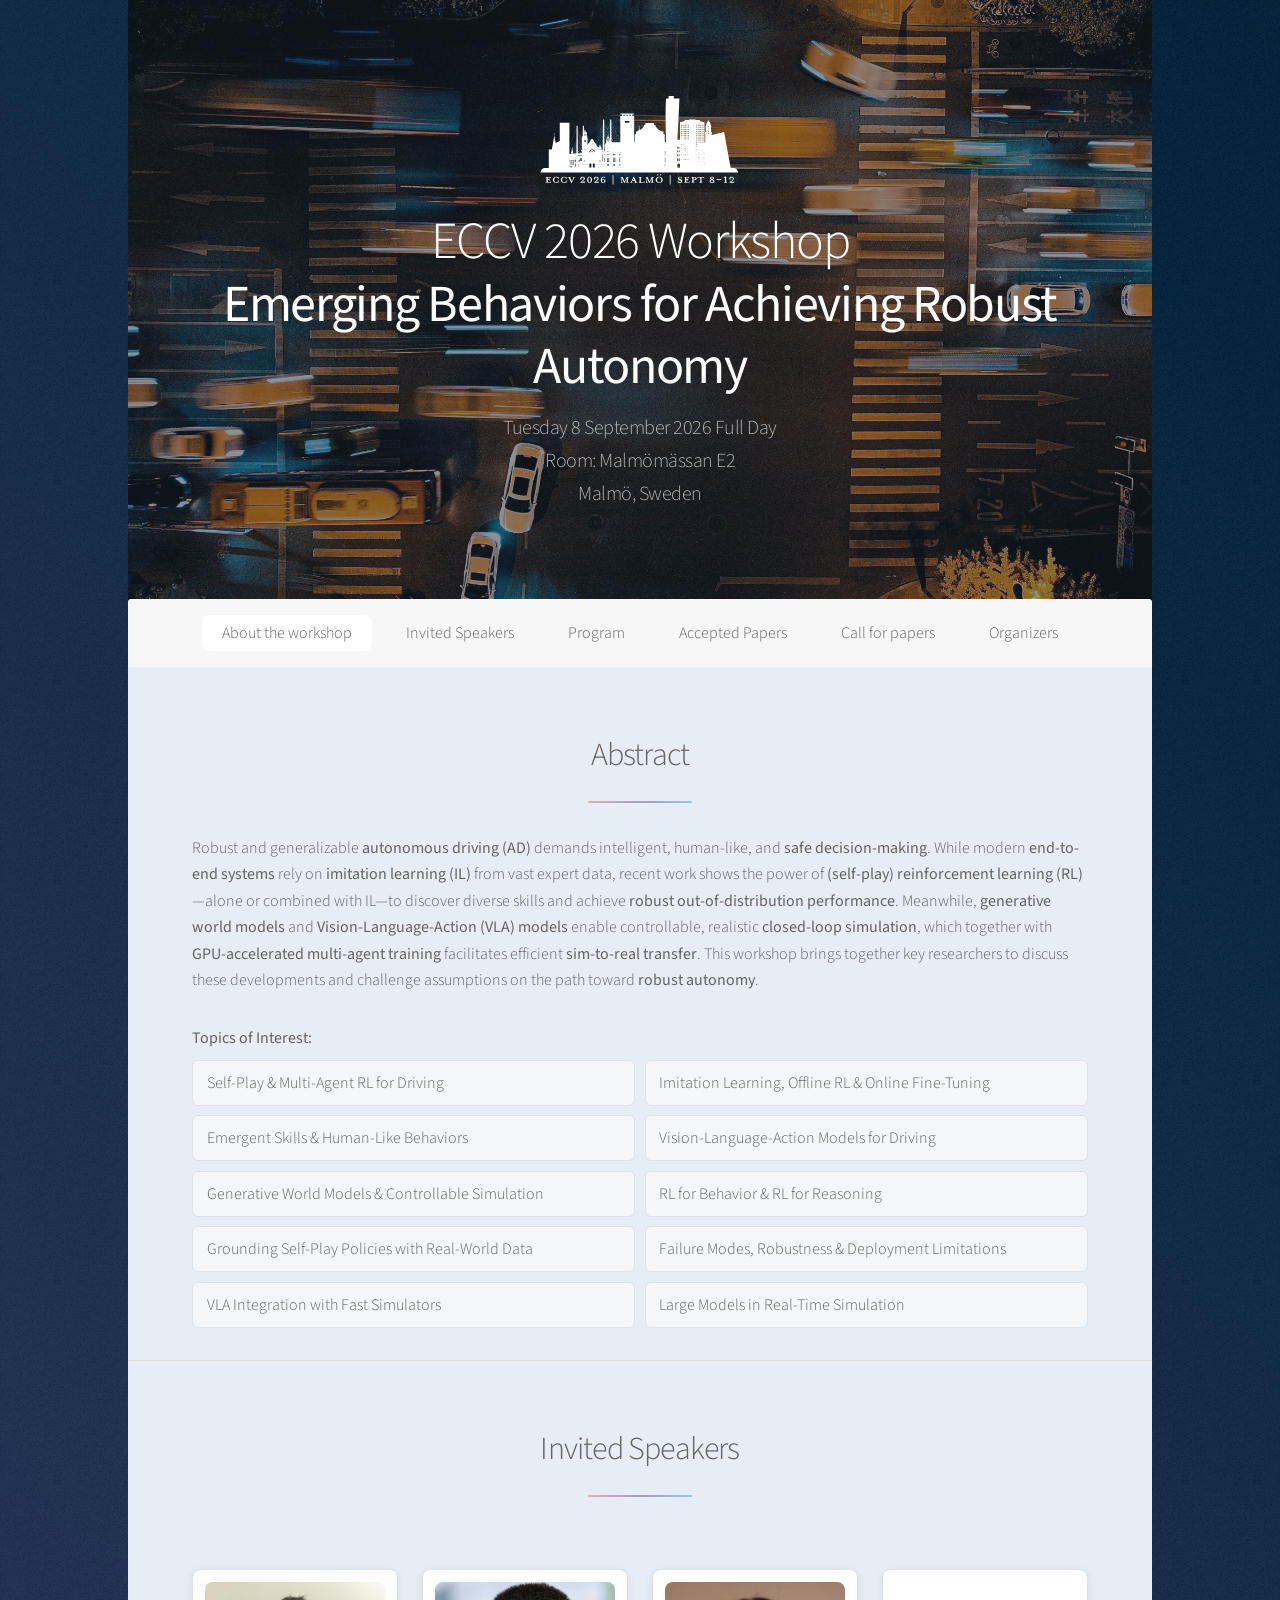
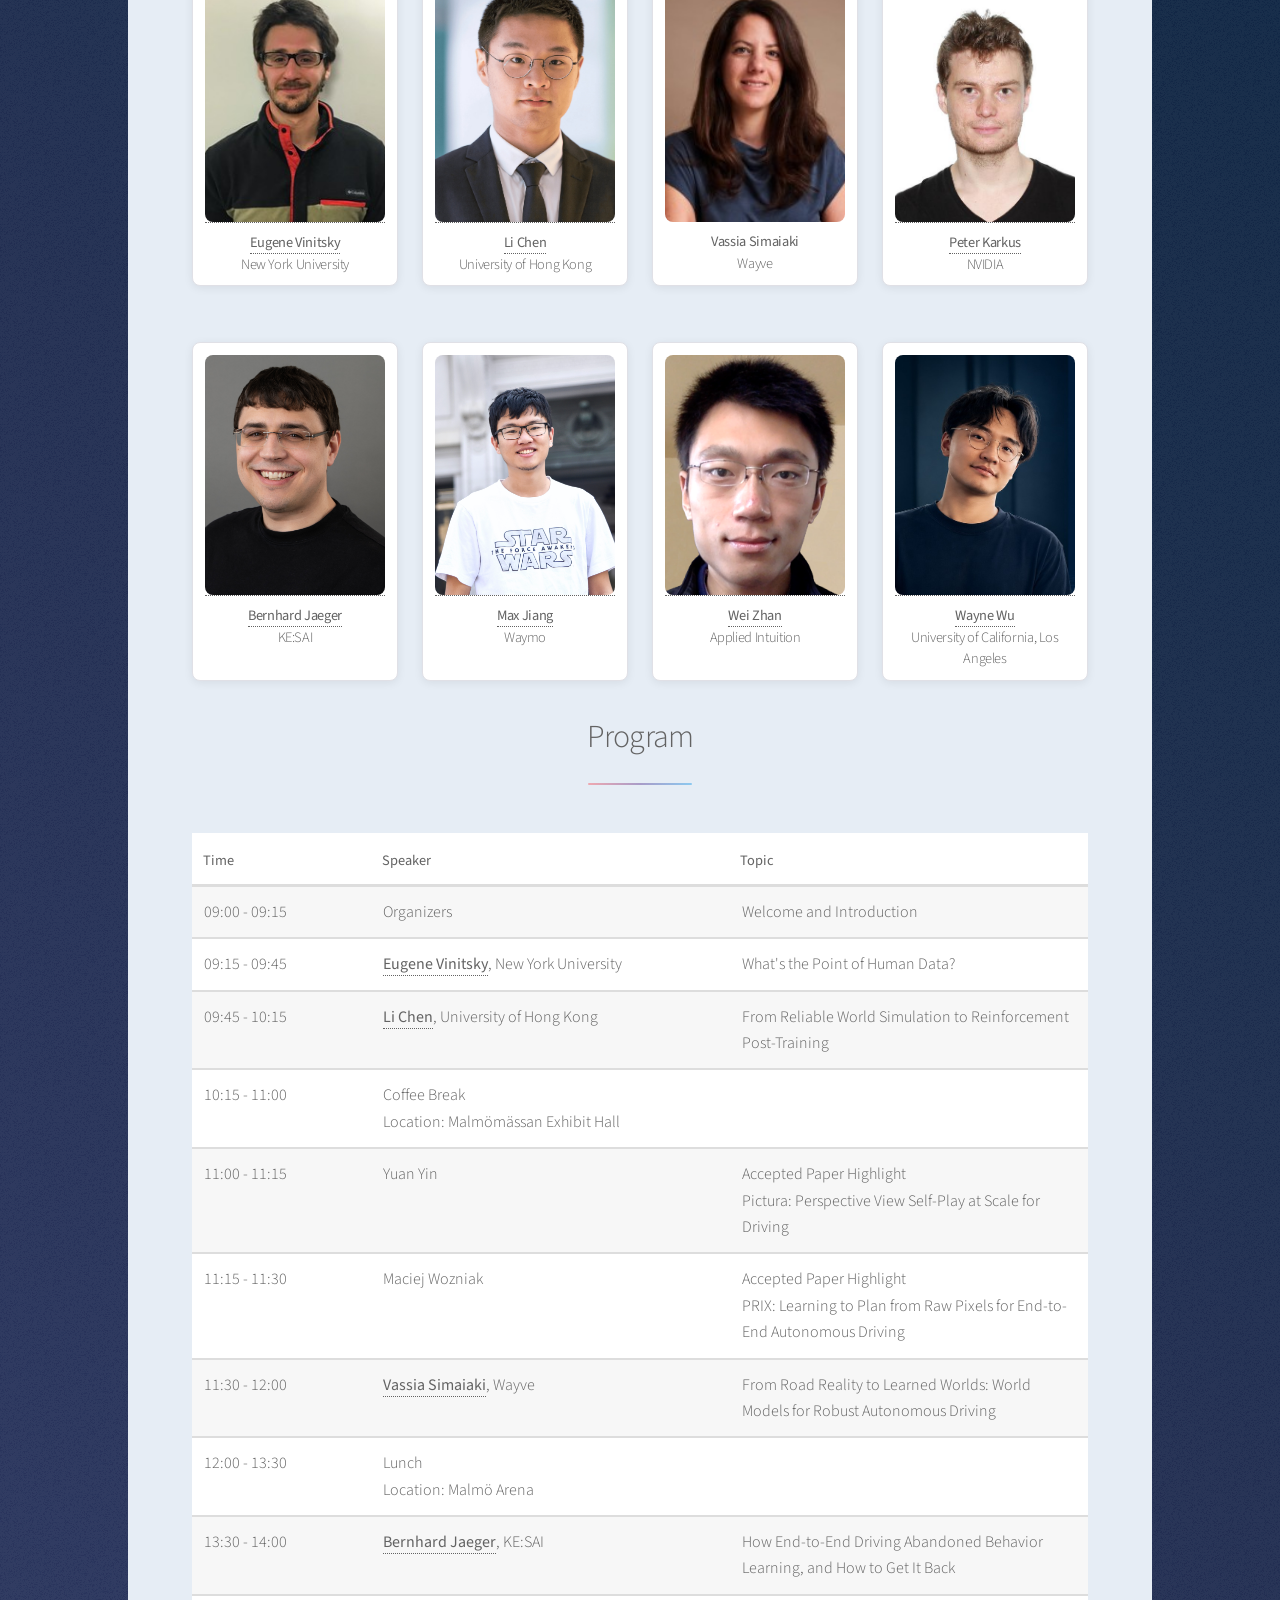
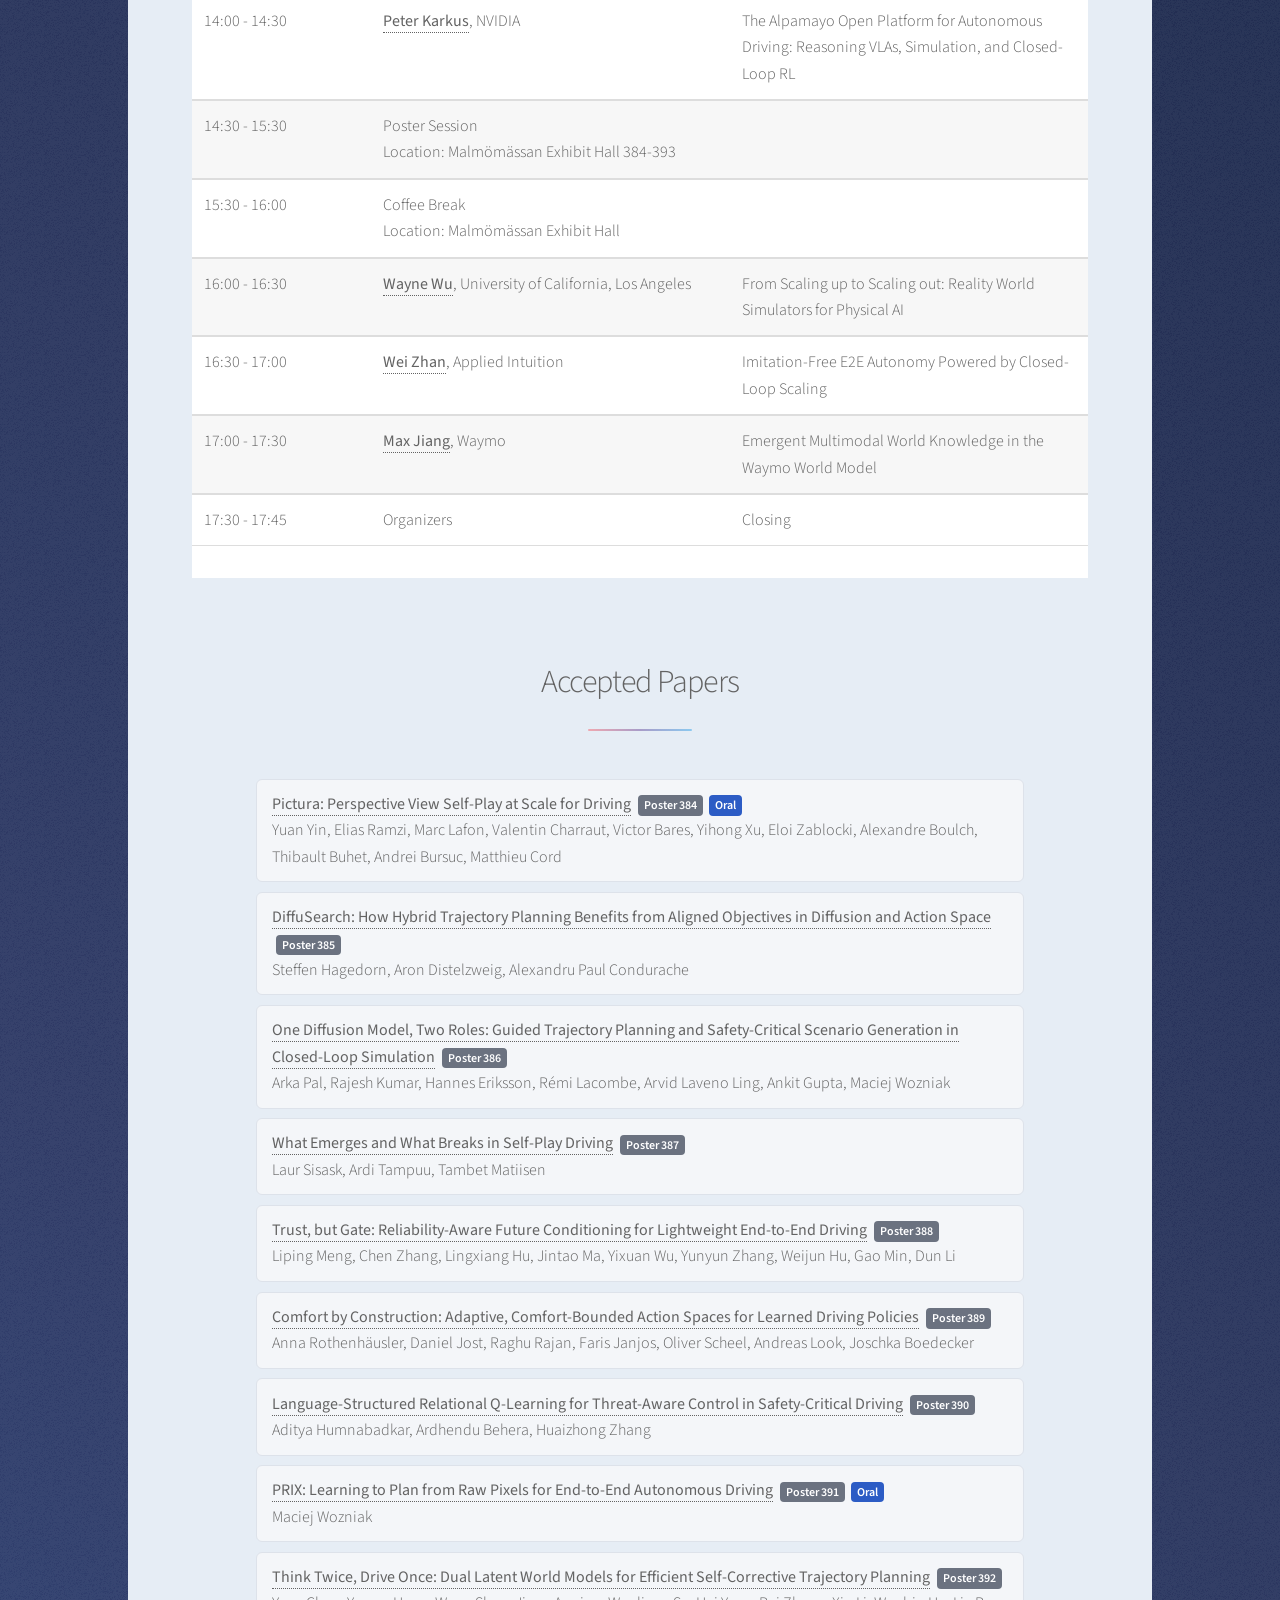
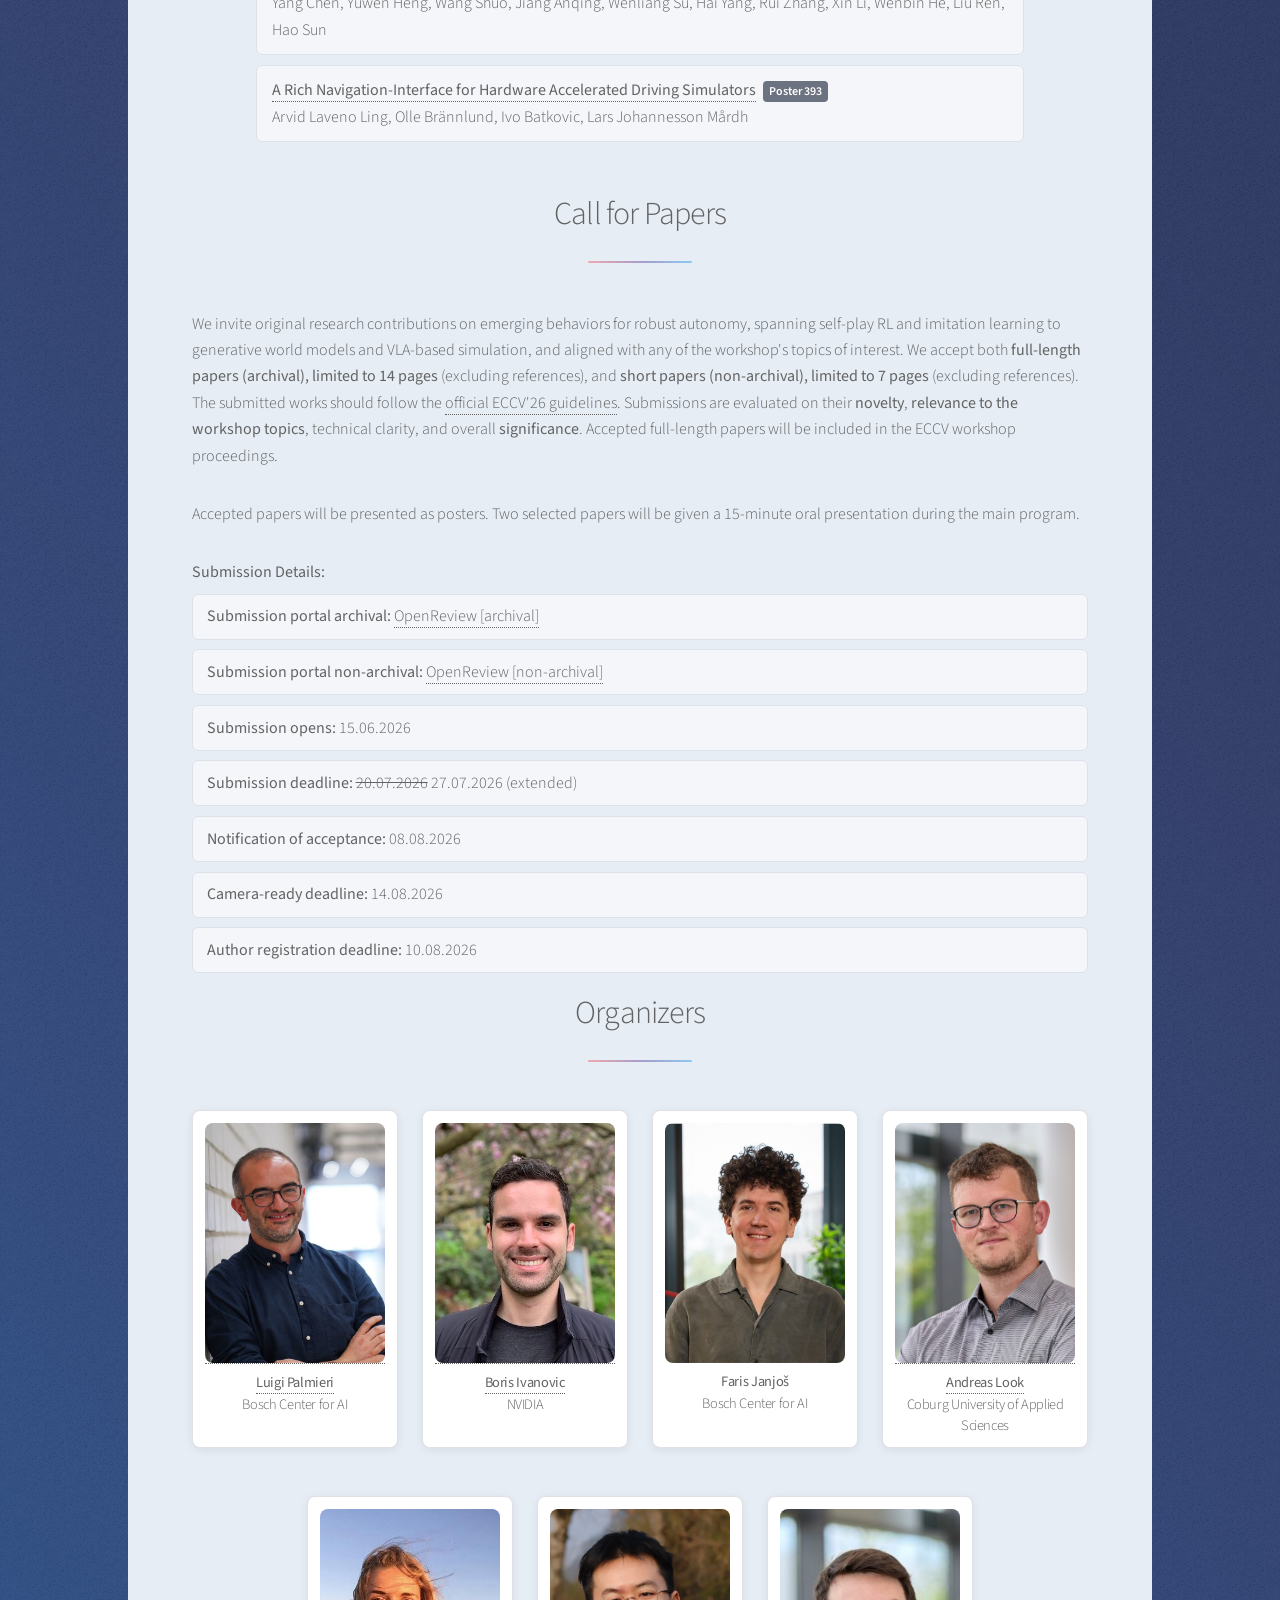
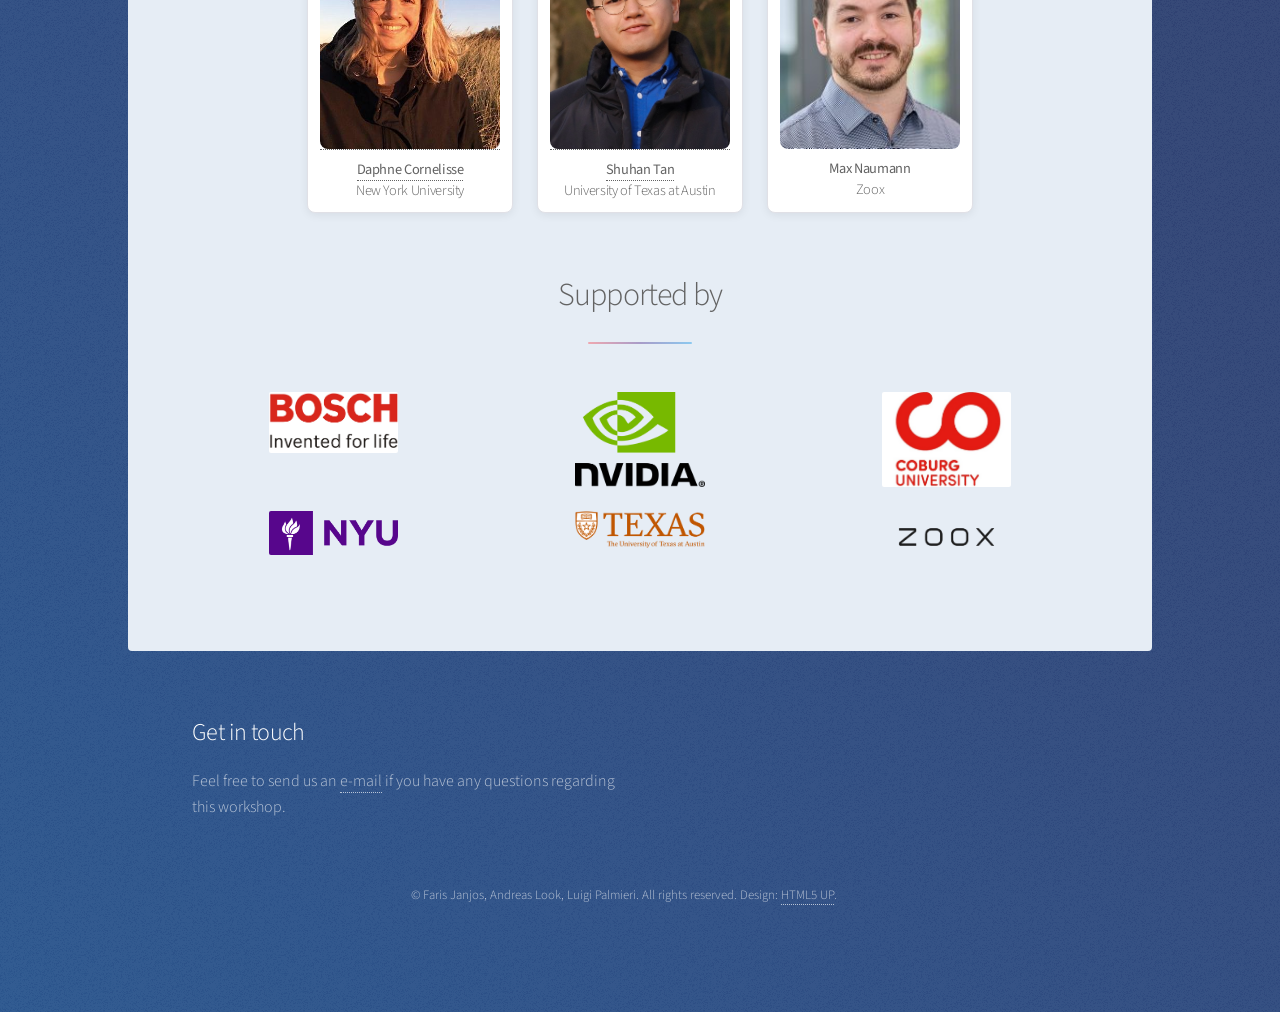
==== commit bb766613: "Paper info and locations" ====
--- a/index.html
+++ b/index.html
@@ -229,22 +229,22 @@
 								</tr>
 								<tr>
 									<td>10:15 - 11:00</td>
-									<td>Coffee Break</td>
+									<td>Coffee Break<br> Location: Malmömässan Exhibit Hall</td>
 									<td></td>
 								</tr>
 								<tr onClick='toggleRow(this)'>
 										<td>11:00 - 11:15</br>
-										<td>Paper Authors 
+										<td>Yuan Yin
 </a></strong></td>
 									<td>Accepted Paper Highlight</br>Pictura: Perspective View Self-Play at Scale for Driving</td>
-									<td class='expanded-row-content hide-row'>TBA
+									<td class='expanded-row-content hide-row'>Self-play in simulation produces robust driving policies at scale. Demonstrations of such behavior have been made using *privileged* vectorized observations such as exact poses and velocities, even for occluded agents. This assumes that perception is solved and introduces a representation gap with the partial observation of a deployed agent driving from the perspective view of egocentric cameras. A common fix, distilling the privileged policy into a camera-input student, leaves the student imitating decisions its own view cannot justify. Instead, we establish perspective-view self-play as a practical training regime. We introduce *Pictura*, a GPU-accelerated multi-agent driving simulator that renders each agent's egocentric view at every step, mitigating the representation gap at its source. *Pictura* sustains up to 500K agent-steps/s (2M images/s) on a single H100. Using *Pictura*, we train *Alberti* by self-play with plain PPO. It is the first large-scale driving self-play policy trained directly from perspective images, without privileged observations. Training spans 50B agent steps for ~35M km of driving. It approaches the driving performance of its privileged vectorized counterpart, and transfers zero-shot to Waymo Open Motion Dataset layouts re-rendered in *Pictura*, where it outperforms privileged vectorized agents. Code will be made available.
 								</tr>
 								<tr onClick='toggleRow(this)'>
 										<td>11:15 - 11:30</br>
-										<td>Paper Authors 
+										<td>Maciej Wozniak
 </a></strong></td>
-									<td>Accepted Paper Highlight</br>PRIX: learning to plan from raw pixels for end-to-end autonomous driving</td>
-									<td class='expanded-row-content hide-row'>TBA
+									<td>Accepted Paper Highlight</br>PRIX: Learning to Plan from Raw Pixels for End-to-End Autonomous Driving</td>
+									<td class='expanded-row-content hide-row'>While end-to-end autonomous driving models show promising results, practical deployment is often hindered by large model sizes, reliance on expensive LiDAR sensors, and computationally intensive Bird's-Eye-View (BEV) representations. To address these challenges, we propose \textbf{PRIX} (\textbf{P}lan from \textbf{R}aw p\textbf{IX}els), an efficient end-to-end architecture operating exclusively on camera data without explicit BEV representations or LiDAR. PRIX leverages a visual feature extractor paired with a generative planning head to directly predict safe trajectories. A core component is the Context-aware Recalibration Transformer (\textbf{CaRT}), a novel module designed to effectively enhance multi-level visual features for robust planning. PRIX achieves SOTA performance on NavSim-v2 and nuScenes while outperforming the majority of multimodal and camera-only planners on NavSim-v1. Crucially, PRIX is significantly faster (57 FPS) and smaller (37M parameters), offering a highly practical solution for real-world deployment. Code: anonymized for submission. 
 								</tr>
 								<tr onClick='toggleRow(this)'>
 									<td>11:30 - 12:00</br>
@@ -254,7 +254,7 @@
 								</tr>
 								<tr>
 									<td>12:00 - 13:30</td>
-									<td>Lunch</td>
+									<td>Lunch<br> Location: Malmö Arena</td>
 									<td></td>
 								</tr>
 								<tr onClick='toggleRow(this)'>
@@ -271,13 +271,12 @@
 								</tr>
 								<tr onClick='toggleRow(this)'>
 									<td>14:30 - 15:30</br>
-									<td>Poster Session</td>
+									<td>Poster Session <br> Location: Malmömässan Exhibit Hall 384-393</td>
 									<td></td>
-									<td class='expanded-row-content hide-row'>Posters: TBA</td>
 								</tr>
 								<tr>
 									<td>15:30 - 16:00</td>
-									<td>Coffee Break</td>
+									<td>Coffee Break<br> Location: Malmömässan Exhibit Hall</td>
 									<td></td>
 								</tr>
 								<tr onClick='toggleRow(this)'>
@@ -316,16 +315,16 @@
 						<h2>Accepted Papers</h2>
 					</header>
 					<ul style="display: grid; grid-template-columns: 1fr; gap: 0.6em; list-style: none; padding: 0; margin: 0;">
-						<li style="background: #f4f6f9; border: 1px solid #dde2ea; border-radius: 6px; padding: 0.7em 0.95em;"><strong>Think Twice, Drive Once: Dual Latent World Models for Efficient Self-Corrective Trajectory Planning</strong><br/>Yang Chen, Yuwen Heng, Wang Shuo, Jiang Anqing, Wenliang Su, Hai Yang, Rui Zhang, Xin Li, Wenbin He, Liu Ren, Hao Sun</li>
-						<li style="background: #f4f6f9; border: 1px solid #dde2ea; border-radius: 6px; padding: 0.7em 0.95em;"><strong>A Rich Navigation-Interface for Hardware Accelerated Driving Simulators</strong><br/>Arvid Laveno Ling, Olle Brännlund, Ivo Batkovic, Lars Johannesson Mårdh</li>
-						<li style="background: #f4f6f9; border: 1px solid #dde2ea; border-radius: 6px; padding: 0.7em 0.95em;"><strong>PRIX: Learning to Plan from Raw Pixels for End-to-End Autonomous Driving</strong> <span style="background:#2c5cc5; color:#fff; font-size:0.75em; font-weight:600; border-radius:4px; padding:0.15em 0.5em; margin-left:0.3em;">Oral</span><br/>Maciej Wozniak</li>
-						<li style="background: #f4f6f9; border: 1px solid #dde2ea; border-radius: 6px; padding: 0.7em 0.95em;"><strong>Pictura: Perspective View Self-Play at Scale for Driving</strong> <span style="background:#2c5cc5; color:#fff; font-size:0.75em; font-weight:600; border-radius:4px; padding:0.15em 0.5em; margin-left:0.3em;">Oral</span><br/>Yuan Yin, Elias Ramzi, Marc Lafon, Valentin Charraut, Victor Bares, Yihong Xu, Eloi Zablocki, Alexandre Boulch, Thibault Buhet, Andrei Bursuc, Matthieu Cord</li>
-						<li style="background: #f4f6f9; border: 1px solid #dde2ea; border-radius: 6px; padding: 0.7em 0.95em;"><strong>DiffuSearch: How Hybrid Trajectory Planning Benefits from Aligned Objectives in Diffusion and Action Space</strong><br/>Steffen Hagedorn, Aron Distelzweig, Alexandru Paul Condurache</li>
-						<li style="background: #f4f6f9; border: 1px solid #dde2ea; border-radius: 6px; padding: 0.7em 0.95em;"><strong>One Diffusion Model, Two Roles: Guided Trajectory Planning and Safety-Critical Scenario Generation in Closed-Loop Simulation</strong><br/>Arka Pal, Rajesh Kumar, Hannes Eriksson, Rémi Lacombe, Arvid Laveno Ling, Ankit Gupta, Maciej Wozniak</li>
-						<li style="background: #f4f6f9; border: 1px solid #dde2ea; border-radius: 6px; padding: 0.7em 0.95em;"><strong>What Emerges and What Breaks in Self-Play Driving</strong><br/>Laur Sisask, Ardi Tampuu, Tambet Matiisen</li>
-						<li style="background: #f4f6f9; border: 1px solid #dde2ea; border-radius: 6px; padding: 0.7em 0.95em;"><strong>Trust, but Gate: Reliability-Aware Future Conditioning for Lightweight End-to-End Driving</strong><br/>Liping Meng, Chen Zhang, Lingxiang Hu, Jintao Ma, Yixuan Wu, Yunyun Zhang, Weijun Hu, Gao Min, Dun Li</li>
-						<li style="background: #f4f6f9; border: 1px solid #dde2ea; border-radius: 6px; padding: 0.7em 0.95em;"><strong>Comfort by Construction: Adaptive, Comfort-Bounded Action Spaces for Learned Driving Policies</strong><br/>Anna Rothenhäusler, Daniel Jost, Raghu Rajan, Faris Janjos, Oliver Scheel, Andreas Look, Joschka Boedecker</li>
-						<li style="background: #f4f6f9; border: 1px solid #dde2ea; border-radius: 6px; padding: 0.7em 0.95em;"><strong>Language-Structured Relational Q-Learning for Threat-Aware Control in Safety-Critical Driving</strong><br/>Aditya Humnabadkar, Ardhendu Behera, Huaizhong Zhang</li>
+						<li style="background: #f4f6f9; border: 1px solid #dde2ea; border-radius: 6px; padding: 0.7em 0.95em;"><strong><a href="https://openreview.net/forum?id=tEMuyhOct2">Pictura: Perspective View Self-Play at Scale for Driving</a></strong> <span style="background:#6b7280; color:#fff; font-size:0.75em; font-weight:600; border-radius:4px; padding:0.15em 0.5em; margin-left:0.3em;">Poster 384</span> <span style="background:#2c5cc5; color:#fff; font-size:0.75em; font-weight:600; border-radius:4px; padding:0.15em 0.5em; margin-left:0.3em;">Oral</span><br/>Yuan Yin, Elias Ramzi, Marc Lafon, Valentin Charraut, Victor Bares, Yihong Xu, Eloi Zablocki, Alexandre Boulch, Thibault Buhet, Andrei Bursuc, Matthieu Cord</li>
+						<li style="background: #f4f6f9; border: 1px solid #dde2ea; border-radius: 6px; padding: 0.7em 0.95em;"><strong><a href="https://openreview.net/forum?id=lmeNI8Udn1">DiffuSearch: How Hybrid Trajectory Planning Benefits from Aligned Objectives in Diffusion and Action Space</a></strong> <span style="background:#6b7280; color:#fff; font-size:0.75em; font-weight:600; border-radius:4px; padding:0.15em 0.5em; margin-left:0.3em;">Poster 385</span><br/>Steffen Hagedorn, Aron Distelzweig, Alexandru Paul Condurache</li>
+						<li style="background: #f4f6f9; border: 1px solid #dde2ea; border-radius: 6px; padding: 0.7em 0.95em;"><strong><a href="https://openreview.net/forum?id=KHrItEhx1V">One Diffusion Model, Two Roles: Guided Trajectory Planning and Safety-Critical Scenario Generation in Closed-Loop Simulation</a></strong> <span style="background:#6b7280; color:#fff; font-size:0.75em; font-weight:600; border-radius:4px; padding:0.15em 0.5em; margin-left:0.3em;">Poster 386</span><br/>Arka Pal, Rajesh Kumar, Hannes Eriksson, Rémi Lacombe, Arvid Laveno Ling, Ankit Gupta, Maciej Wozniak</li>
+						<li style="background: #f4f6f9; border: 1px solid #dde2ea; border-radius: 6px; padding: 0.7em 0.95em;"><strong><a href="https://openreview.net/forum?id=9RTZig9tVR">What Emerges and What Breaks in Self-Play Driving</a></strong> <span style="background:#6b7280; color:#fff; font-size:0.75em; font-weight:600; border-radius:4px; padding:0.15em 0.5em; margin-left:0.3em;">Poster 387</span><br/>Laur Sisask, Ardi Tampuu, Tambet Matiisen</li>
+						<li style="background: #f4f6f9; border: 1px solid #dde2ea; border-radius: 6px; padding: 0.7em 0.95em;"><strong><a href="https://openreview.net/forum?id=wB8isFY0Ql">Trust, but Gate: Reliability-Aware Future Conditioning for Lightweight End-to-End Driving</a></strong> <span style="background:#6b7280; color:#fff; font-size:0.75em; font-weight:600; border-radius:4px; padding:0.15em 0.5em; margin-left:0.3em;">Poster 388</span><br/>Liping Meng, Chen Zhang, Lingxiang Hu, Jintao Ma, Yixuan Wu, Yunyun Zhang, Weijun Hu, Gao Min, Dun Li</li>
+						<li style="background: #f4f6f9; border: 1px solid #dde2ea; border-radius: 6px; padding: 0.7em 0.95em;"><strong><a href="https://openreview.net/forum?id=1FNVhLdN0t">Comfort by Construction: Adaptive, Comfort-Bounded Action Spaces for Learned Driving Policies</a></strong> <span style="background:#6b7280; color:#fff; font-size:0.75em; font-weight:600; border-radius:4px; padding:0.15em 0.5em; margin-left:0.3em;">Poster 389</span><br/>Anna Rothenhäusler, Daniel Jost, Raghu Rajan, Faris Janjos, Oliver Scheel, Andreas Look, Joschka Boedecker</li>
+						<li style="background: #f4f6f9; border: 1px solid #dde2ea; border-radius: 6px; padding: 0.7em 0.95em;"><strong><a href="https://openreview.net/forum?id=XP2mG3Wd89">Language-Structured Relational Q-Learning for Threat-Aware Control in Safety-Critical Driving</a></strong> <span style="background:#6b7280; color:#fff; font-size:0.75em; font-weight:600; border-radius:4px; padding:0.15em 0.5em; margin-left:0.3em;">Poster 390</span><br/>Aditya Humnabadkar, Ardhendu Behera, Huaizhong Zhang</li>
+						<li style="background: #f4f6f9; border: 1px solid #dde2ea; border-radius: 6px; padding: 0.7em 0.95em;"><strong><a href="https://openreview.net/forum?id=YcDNNtEDMm">PRIX: Learning to Plan from Raw Pixels for End-to-End Autonomous Driving</a></strong> <span style="background:#6b7280; color:#fff; font-size:0.75em; font-weight:600; border-radius:4px; padding:0.15em 0.5em; margin-left:0.3em;">Poster 391</span> <span style="background:#2c5cc5; color:#fff; font-size:0.75em; font-weight:600; border-radius:4px; padding:0.15em 0.5em; margin-left:0.3em;">Oral</span><br/>Maciej Wozniak</li>
+						<li style="background: #f4f6f9; border: 1px solid #dde2ea; border-radius: 6px; padding: 0.7em 0.95em;"><strong><a href="https://openreview.net/forum?id=Vd3h3d4U05">Think Twice, Drive Once: Dual Latent World Models for Efficient Self-Corrective Trajectory Planning</a></strong> <span style="background:#6b7280; color:#fff; font-size:0.75em; font-weight:600; border-radius:4px; padding:0.15em 0.5em; margin-left:0.3em;">Poster 392</span><br/>Yang Chen, Yuwen Heng, Wang Shuo, Jiang Anqing, Wenliang Su, Hai Yang, Rui Zhang, Xin Li, Wenbin He, Liu Ren, Hao Sun</li>
+						<li style="background: #f4f6f9; border: 1px solid #dde2ea; border-radius: 6px; padding: 0.7em 0.95em;"><strong><a href="https://openreview.net/forum?id=BRVLSSS8Ay">A Rich Navigation-Interface for Hardware Accelerated Driving Simulators</a></strong> <span style="background:#6b7280; color:#fff; font-size:0.75em; font-weight:600; border-radius:4px; padding:0.15em 0.5em; margin-left:0.3em;">Poster 393</span><br/>Arvid Laveno Ling, Olle Brännlund, Ivo Batkovic, Lars Johannesson Mårdh</li>
 					</ul>
 				</div>
 			</section>
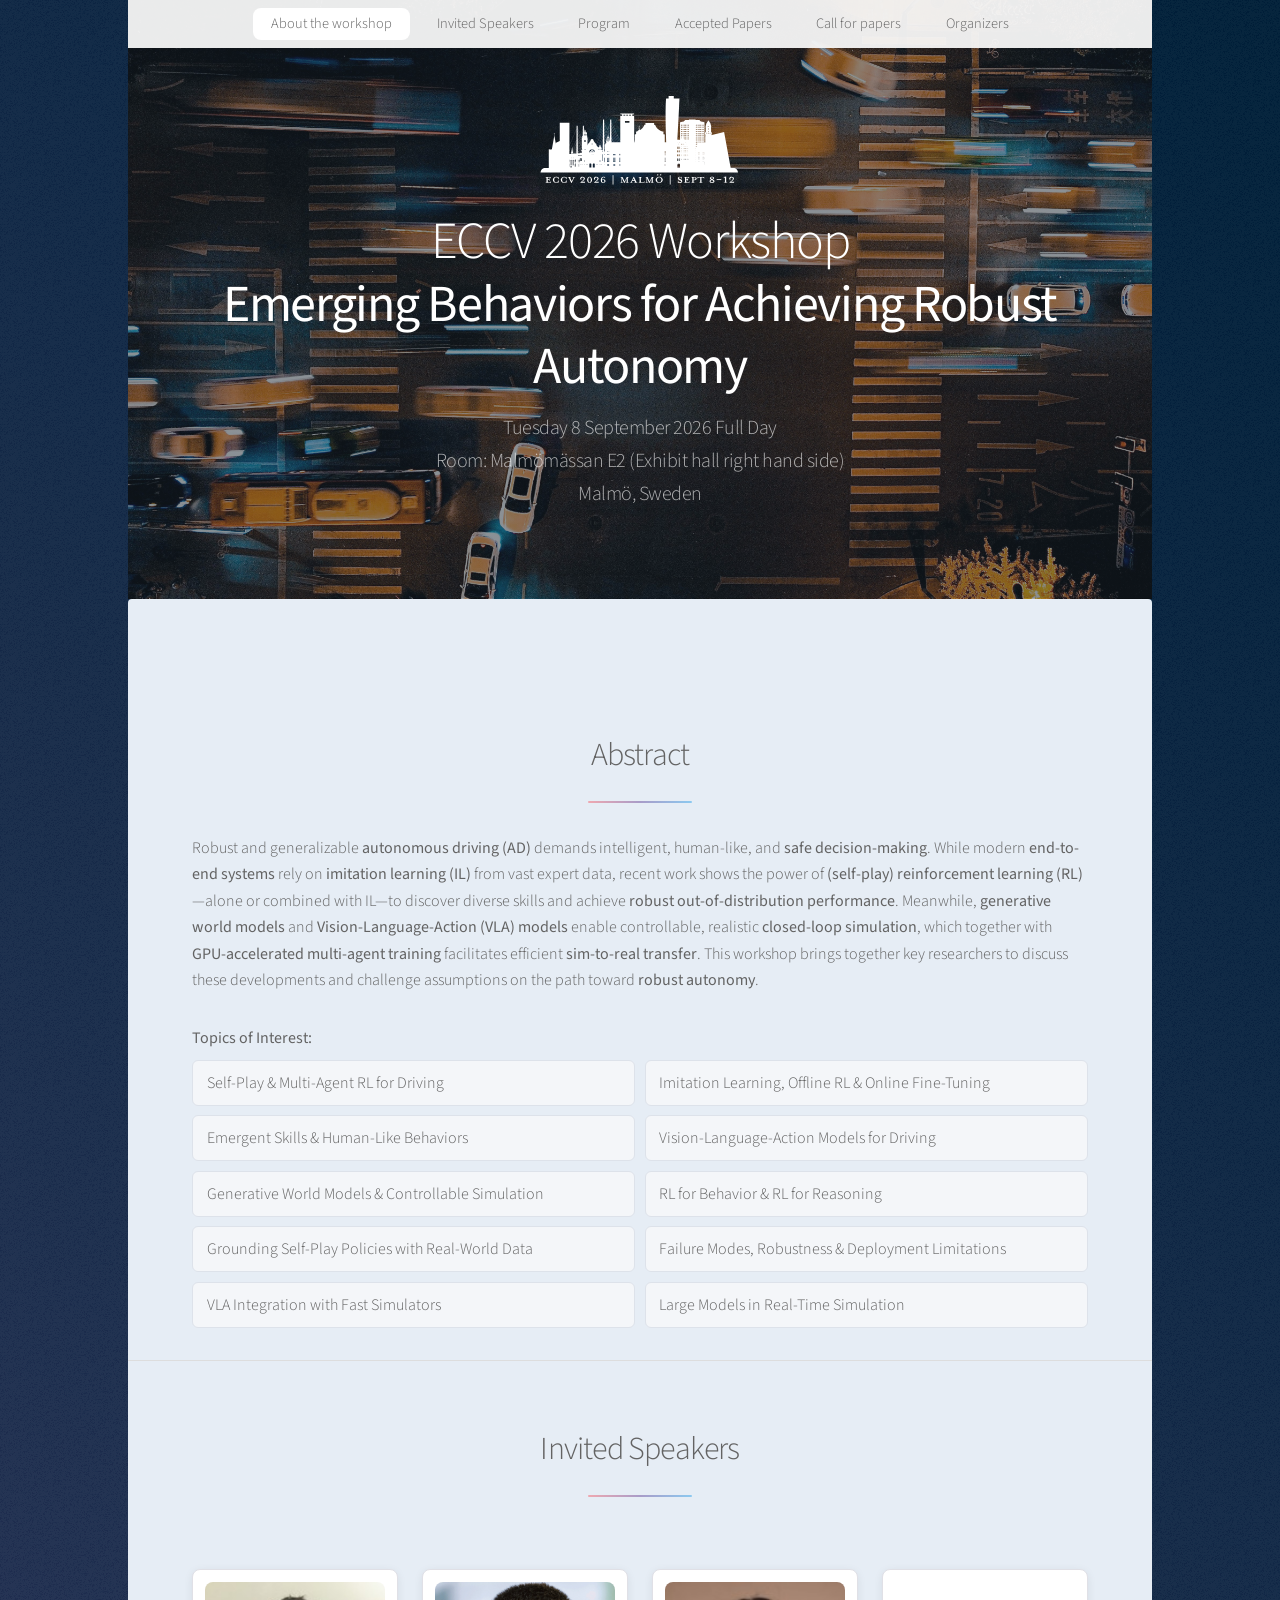
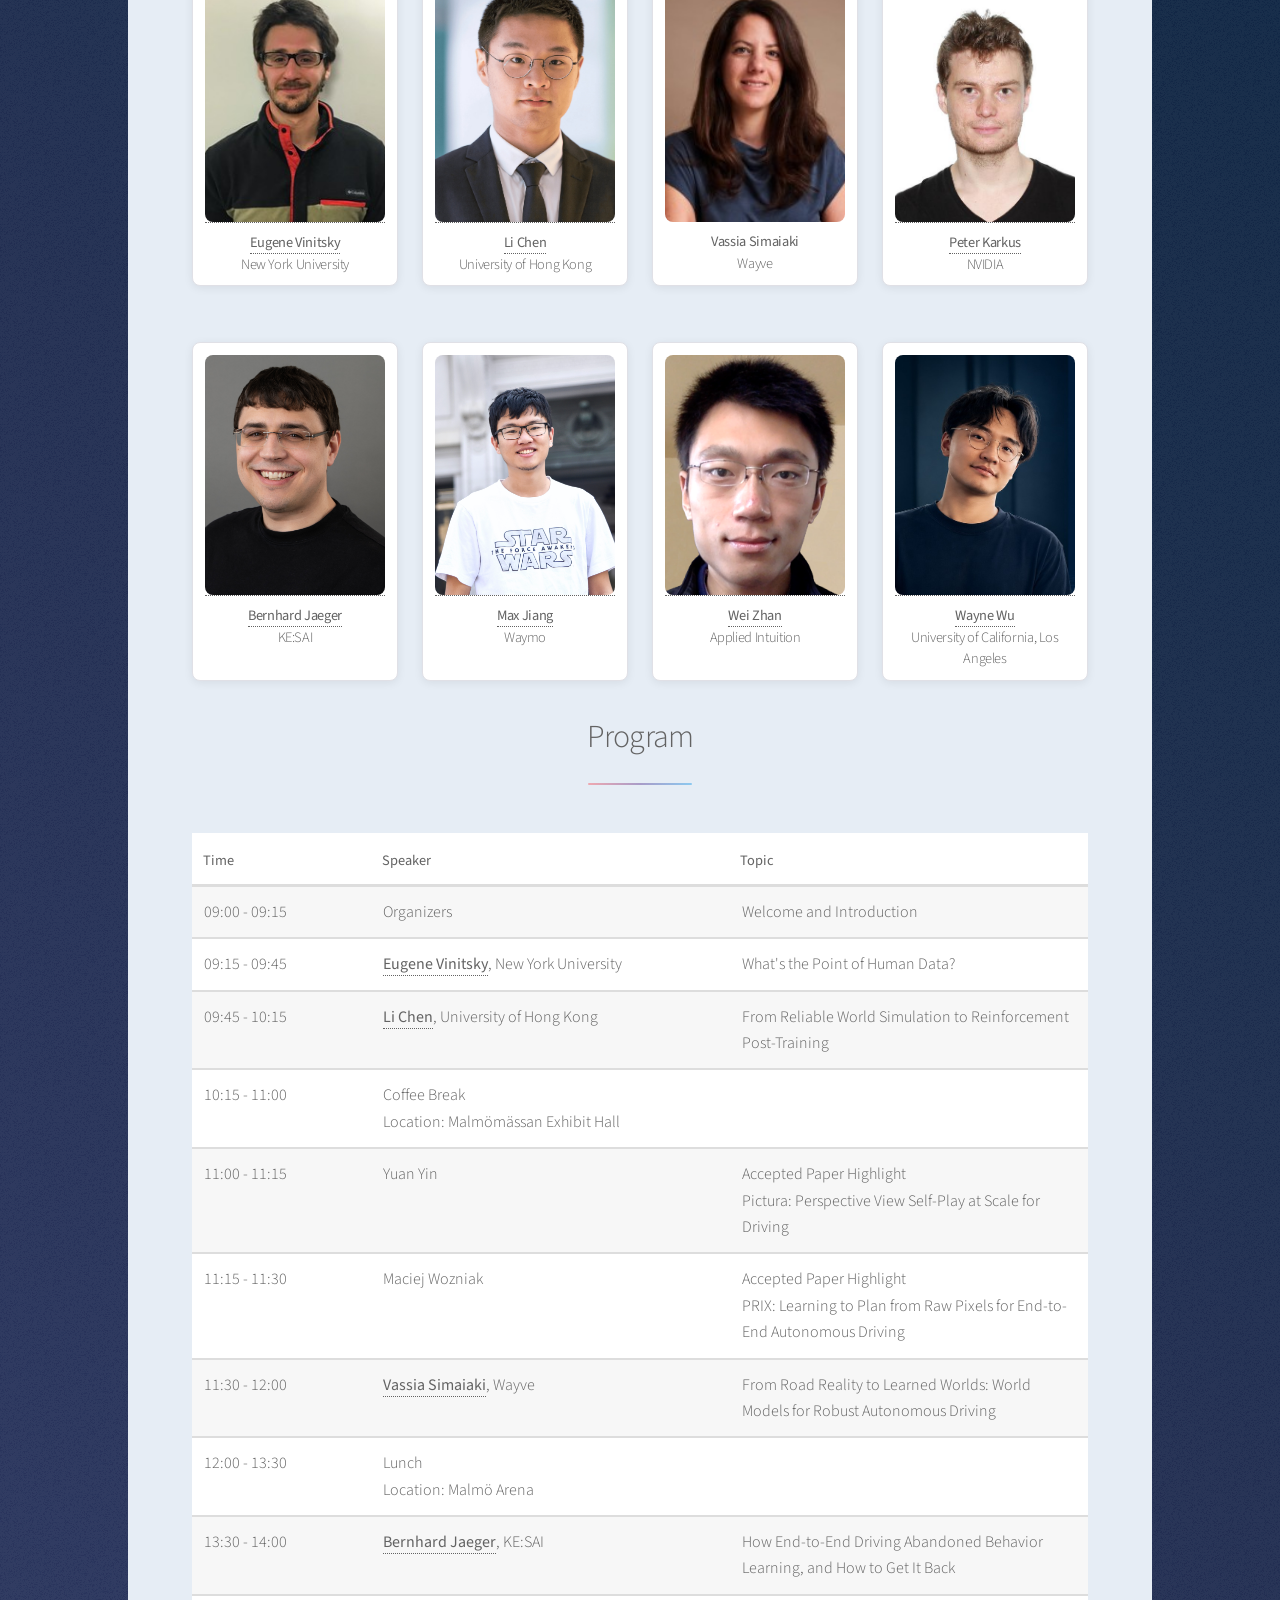
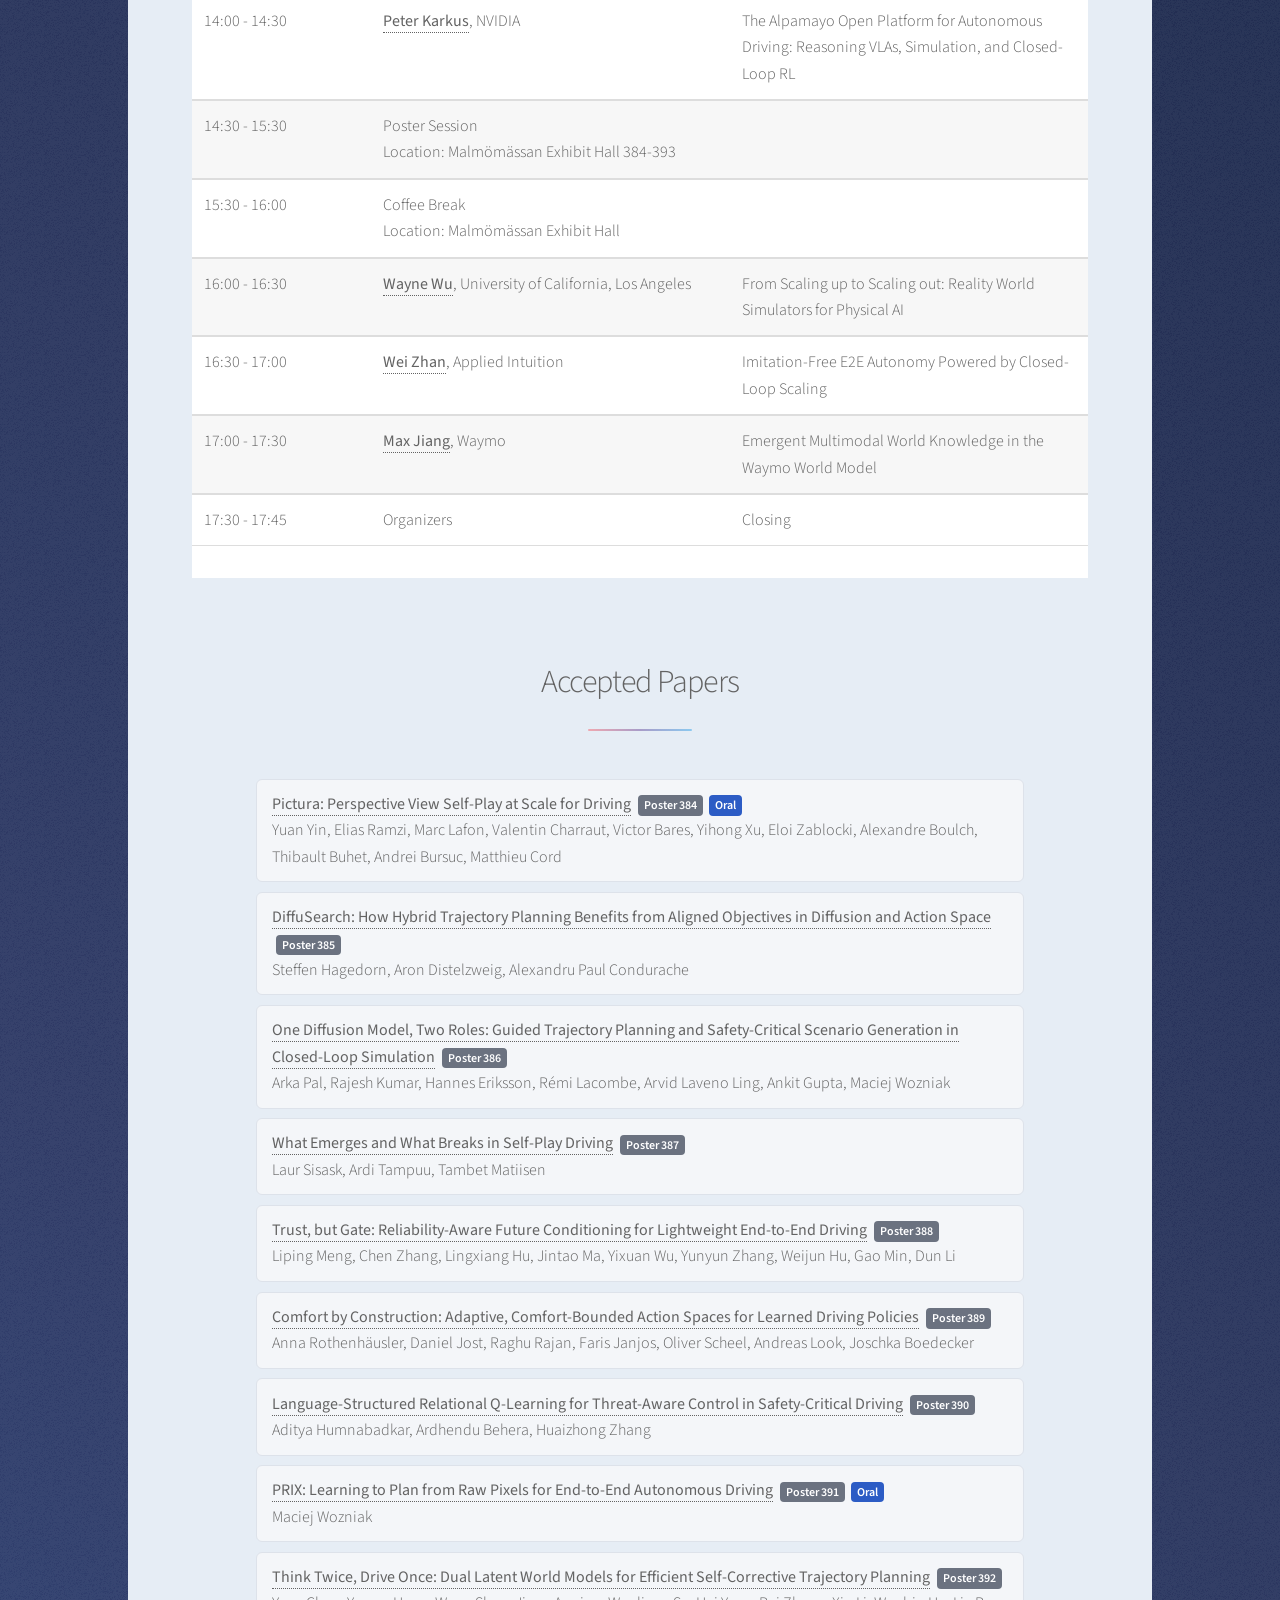
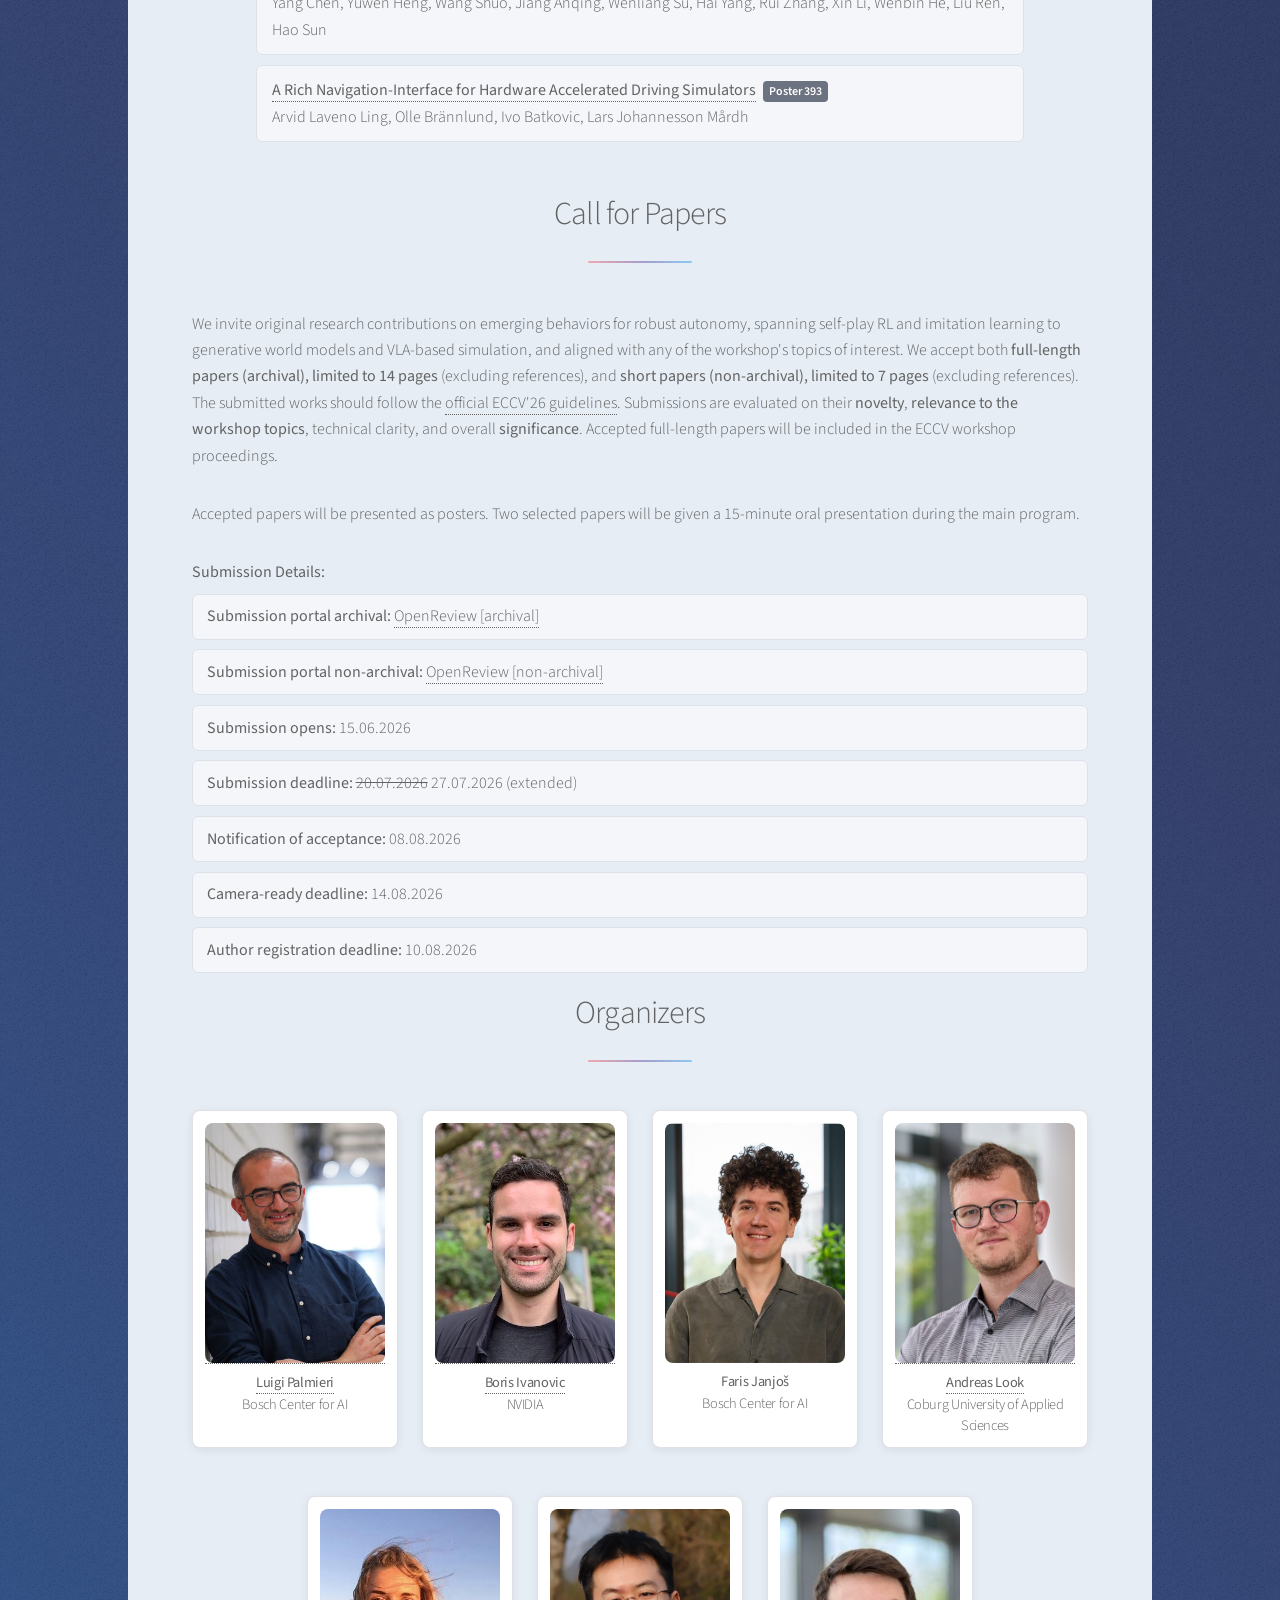
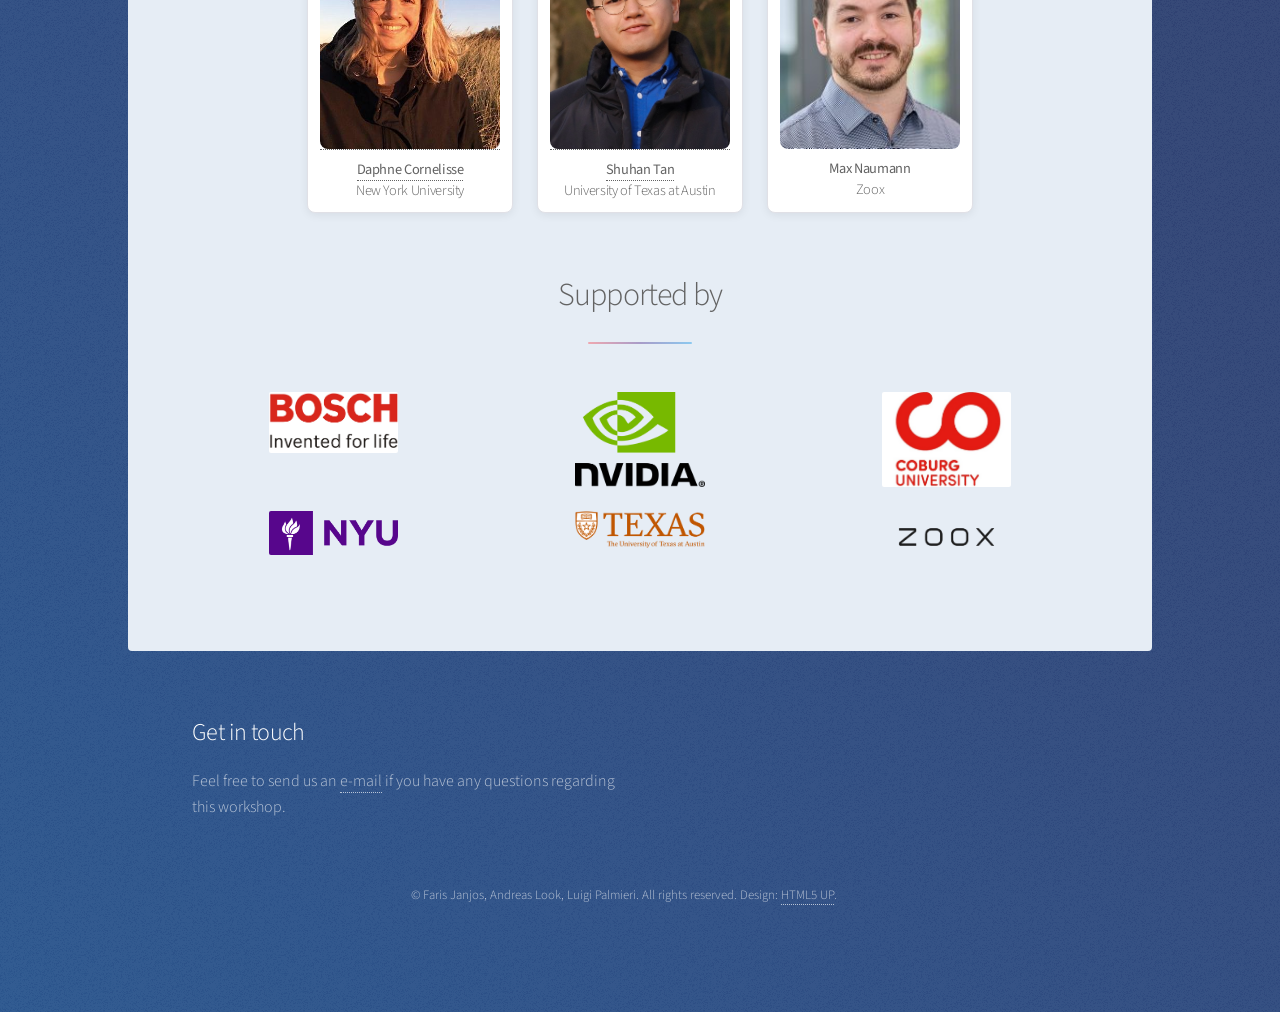
==== commit 4b8def92: "Update location" ====
--- a/index.html
+++ b/index.html
@@ -81,7 +81,7 @@
 		<header id="header" class="alt">
 			<span class="logo eccv-logo"><img src="images/eccv-navbar-logo.svg" alt="ECCV 2026" /></span>
 			<h1>ECCV 2026 Workshop <br /> <strong>Emerging Behaviors for Achieving Robust Autonomy</strong></h1>
-			<p>Tuesday 8 September 2026 Full Day<br>Room: Malmömässan E2<br>Malmö, Sweden</p>
+			<p>Tuesday 8 September 2026 Full Day<br>Room: Malmömässan E2 (Exhibit hall right hand side)<br>Malmö, Sweden</p>
 		</header>
 
 		<!-- Nav -->
@@ -219,7 +219,7 @@
 									<td><strong><a href="https://www.eugenevinitsky.com">Eugene Vinitsky</a></strong>, New York University</td>
 									<td>What's the Point of Human Data?
 									</td>
-									<td class='expanded-row-content hide-row'>TBA</td>
+									<td class='expanded-row-content hide-row'>Increasingly, autonomous vehicle behaviors are designed through imitation of large datasets of collected human driving. However, the scaling laws of these approaches are exceedingly poor and methods are very data hungry. We hypothesize an alternate perspective wherein human data serves primarily to define driving conventions rather than to learn basic driving skills. Adopting this view, we show evidence of exponential reductions in the amount of required human data by using synthetic self-play data for basic skills and a pinch of human data for conventions.</td>
 								</tr>
 								<tr onClick='toggleRow(this)'>
 									<td>09:45 - 10:15</br>
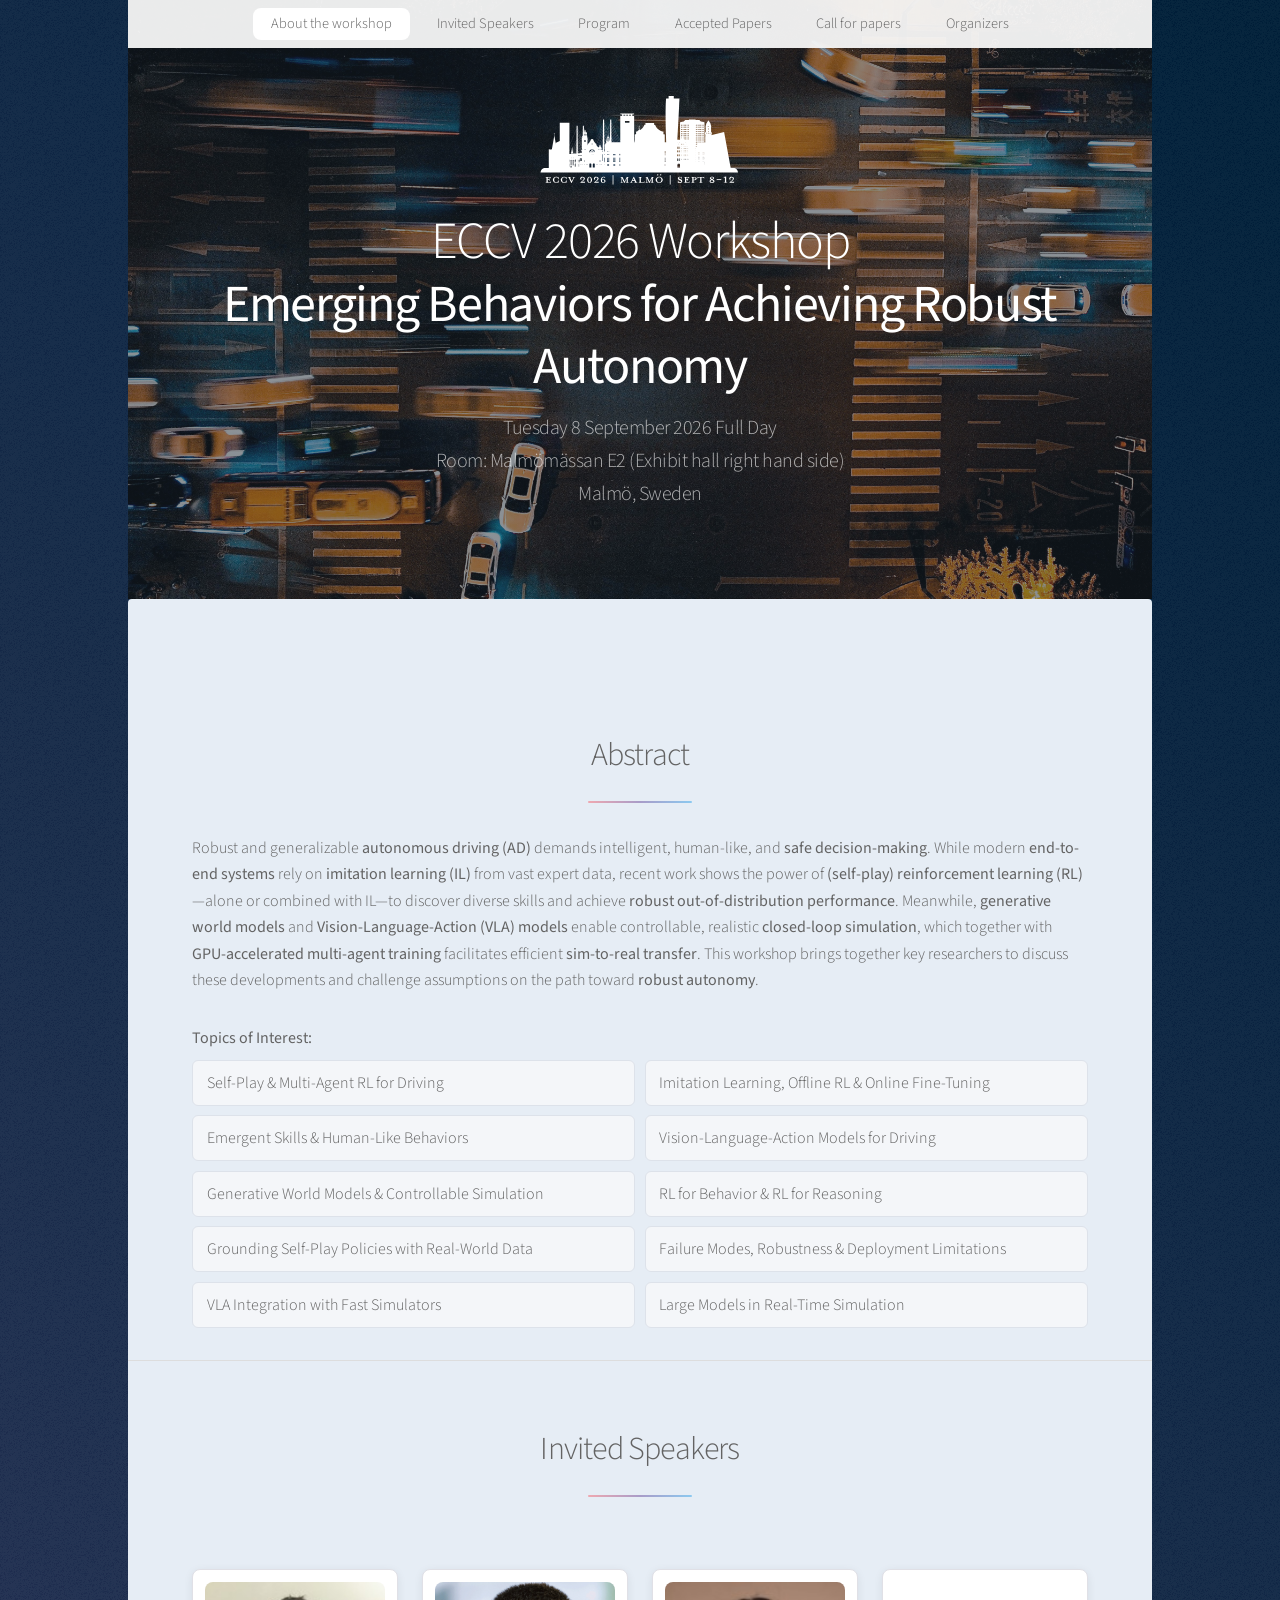
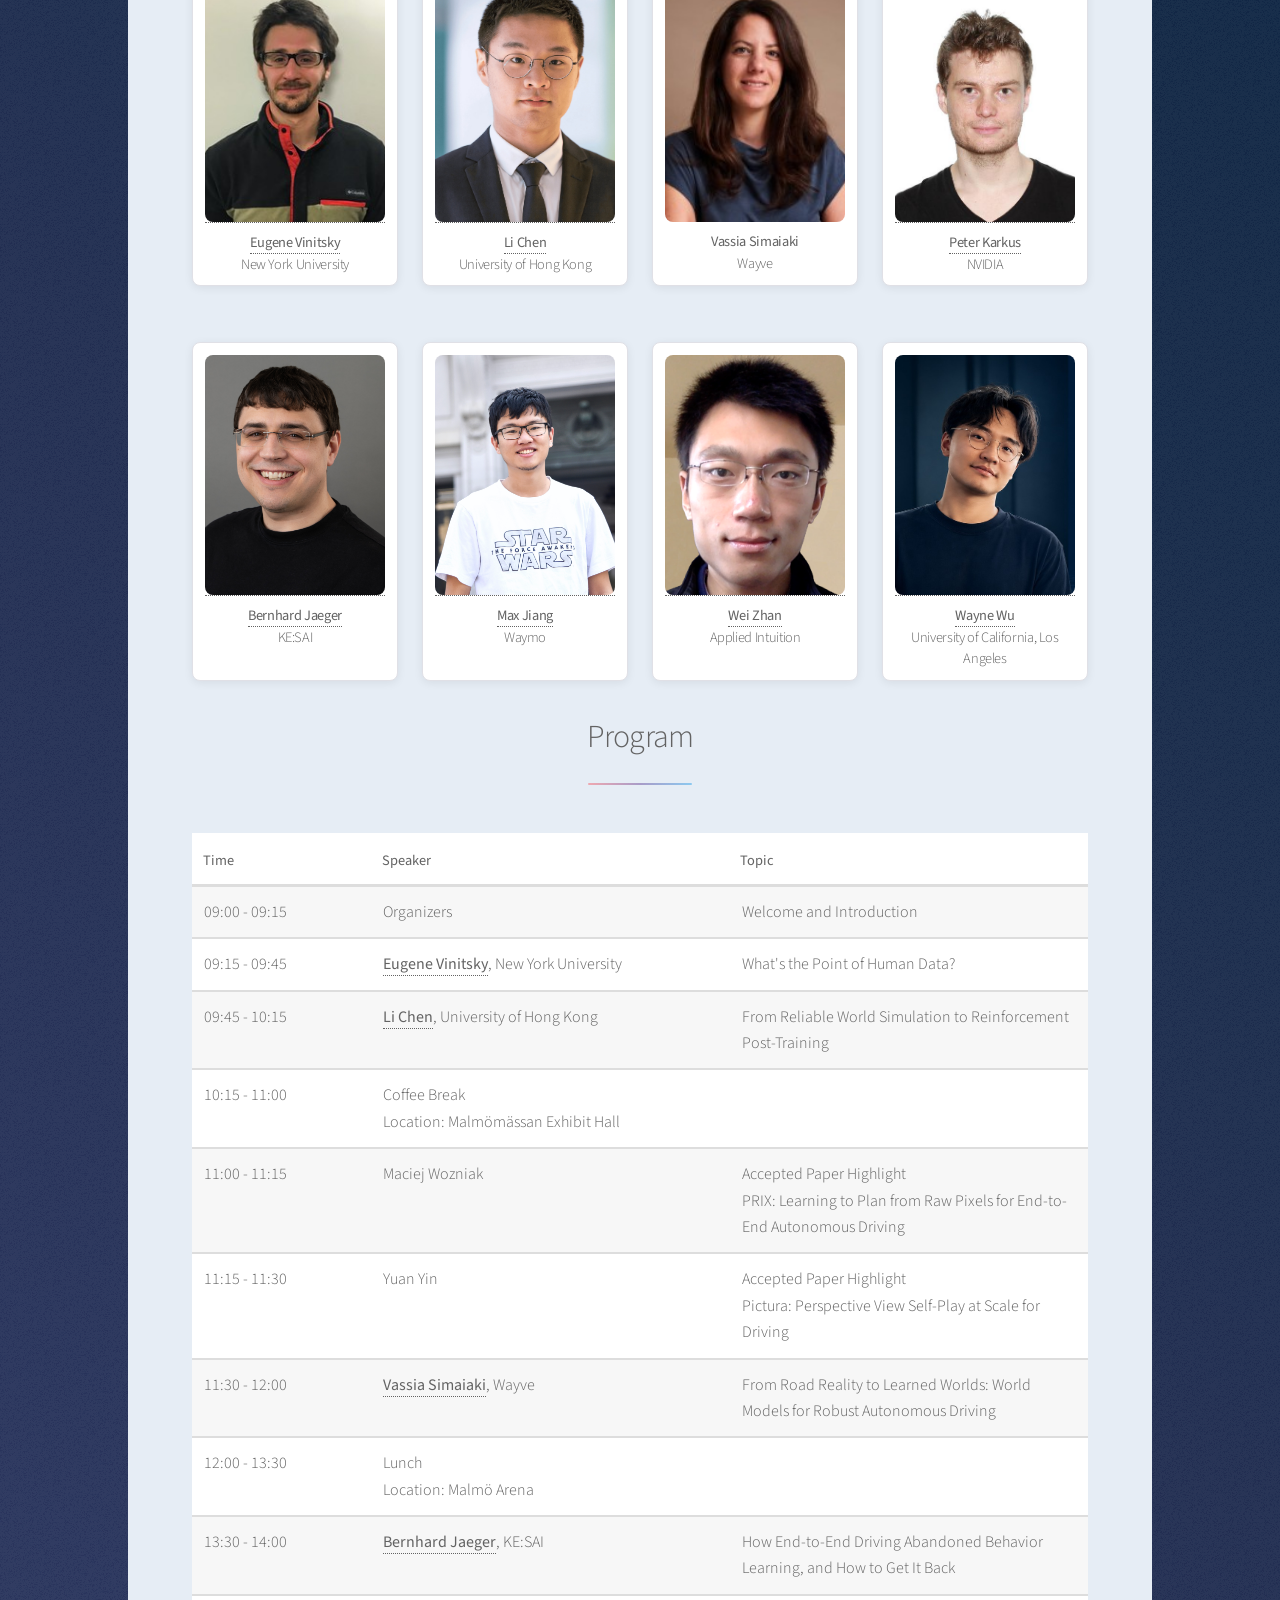
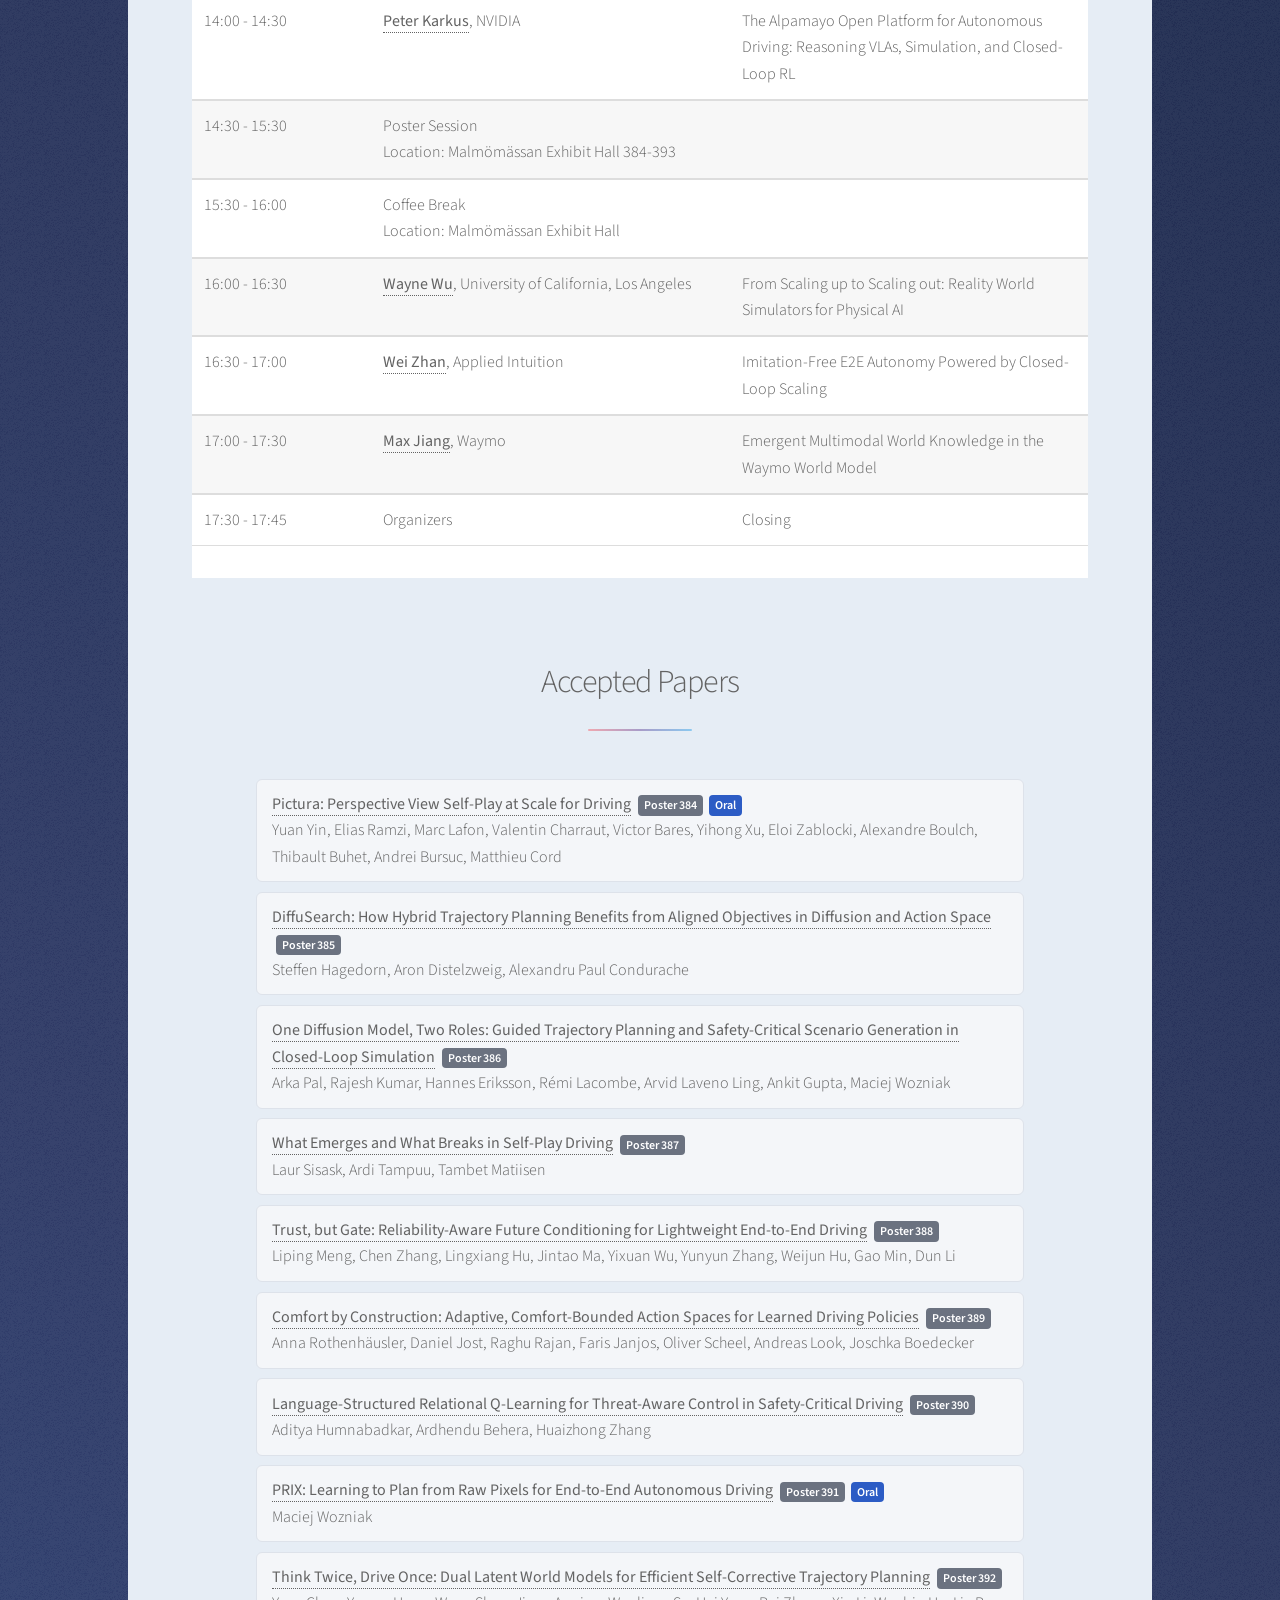
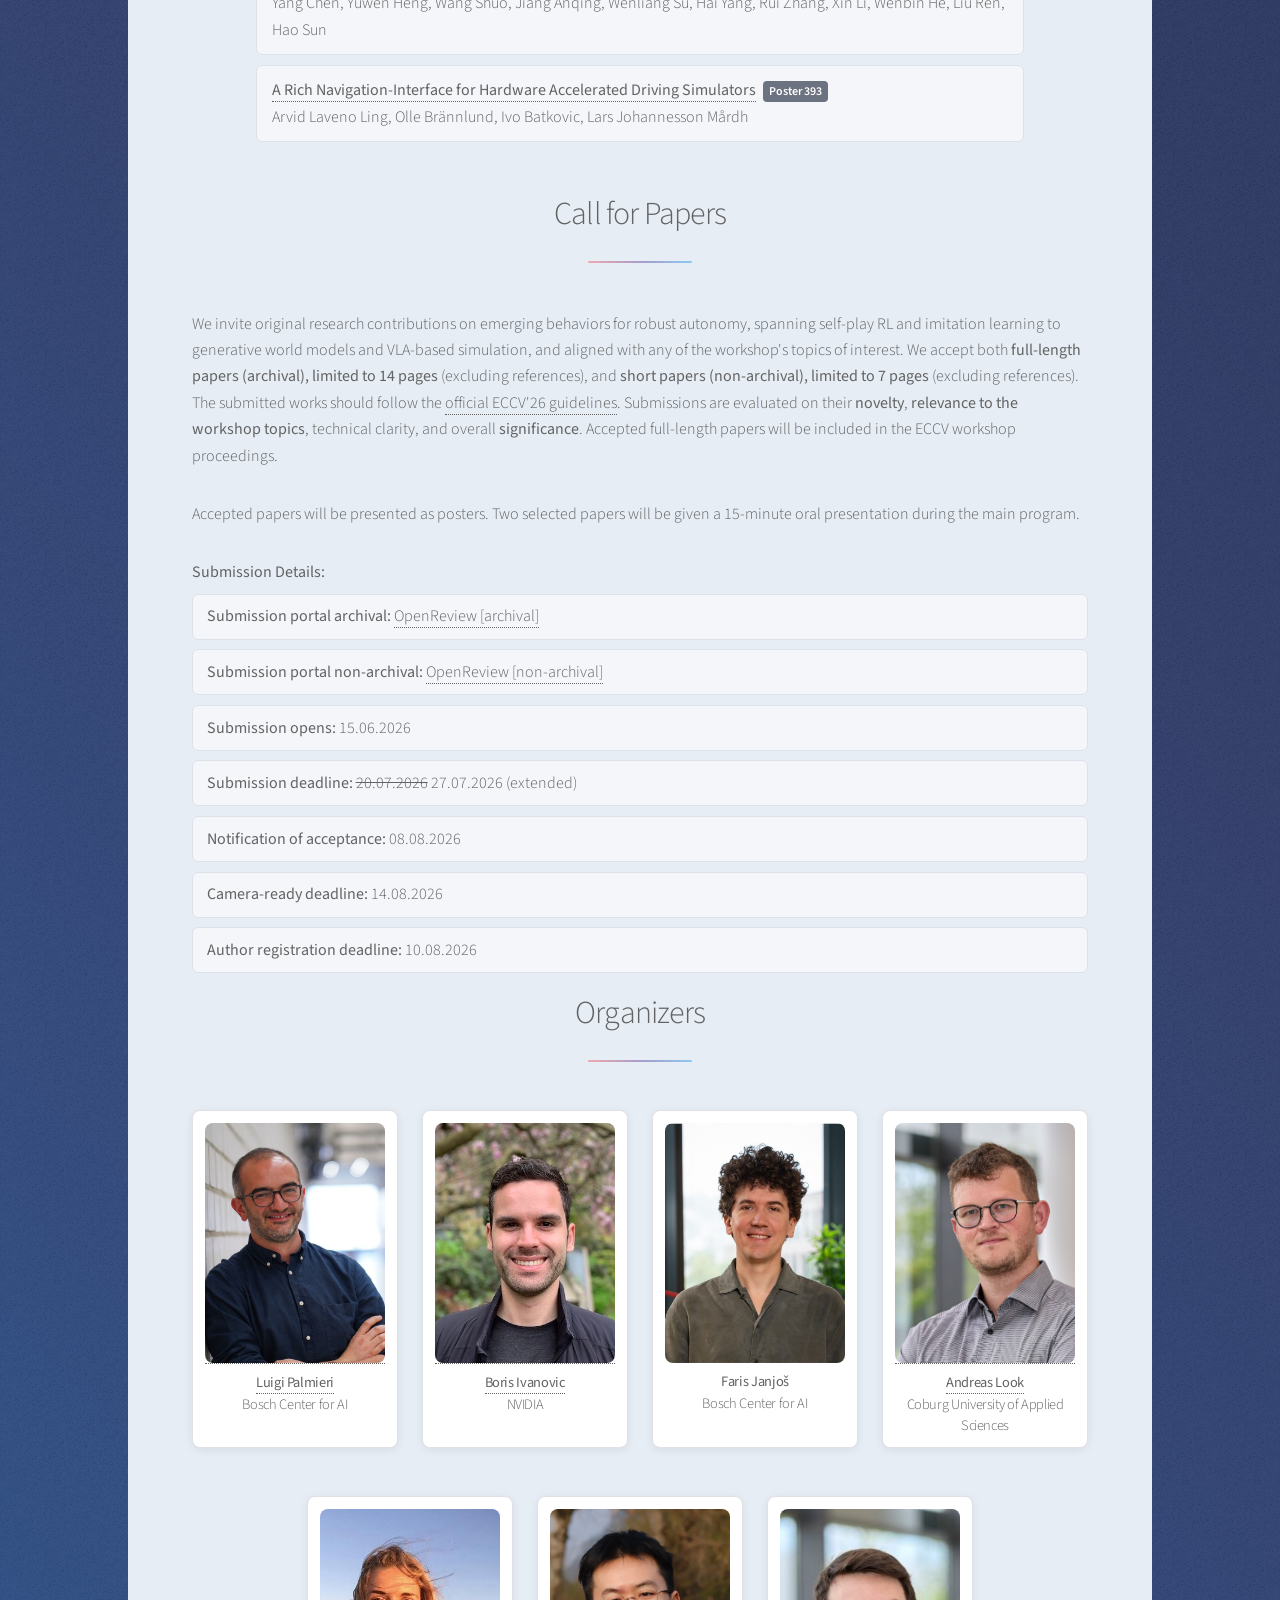
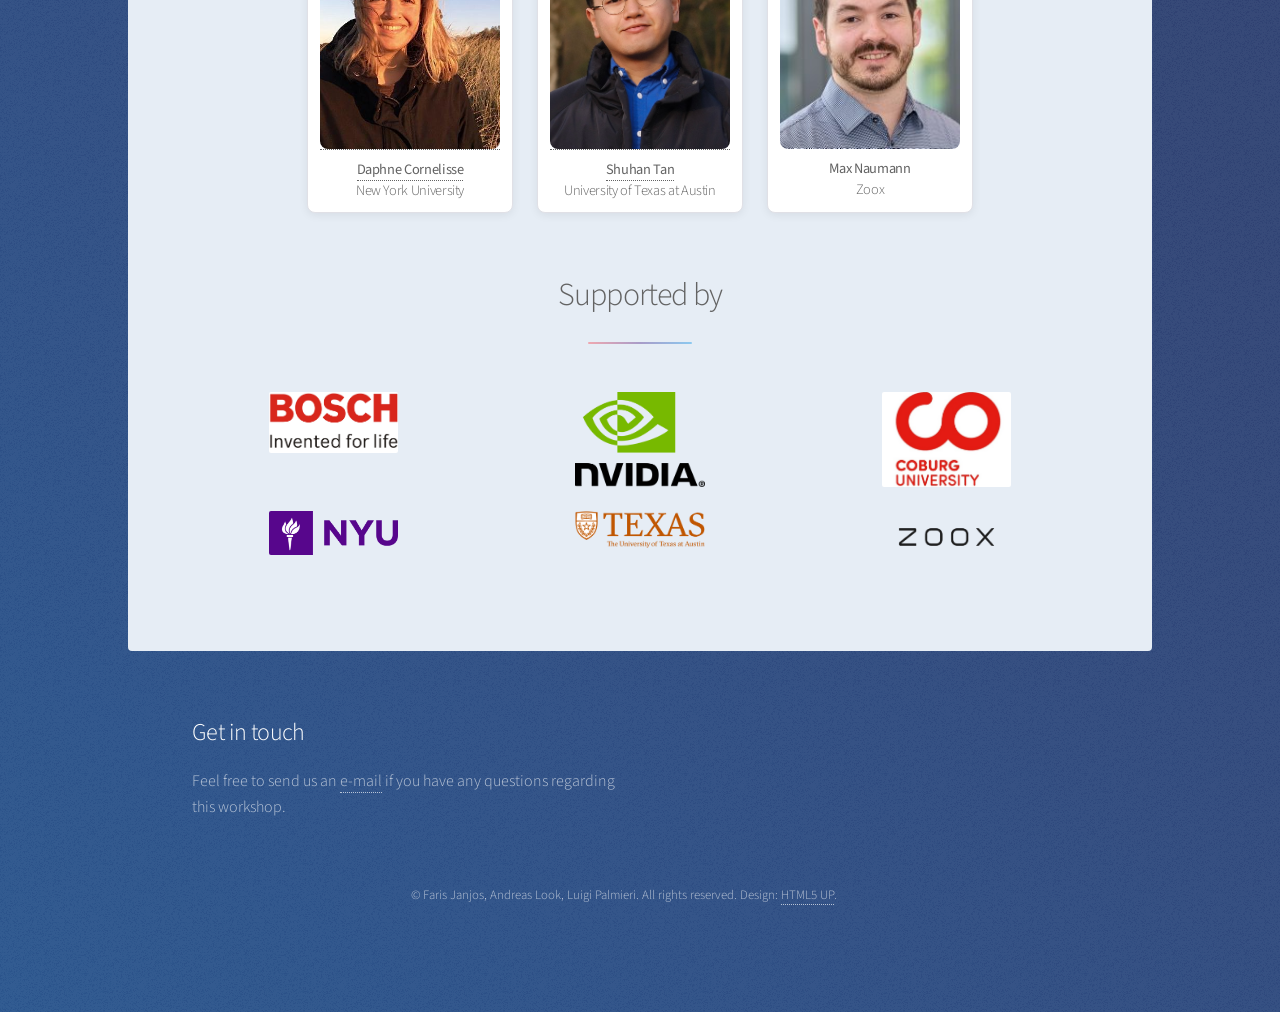
==== commit 4a716fec: "Switch order" ====
--- a/index.html
+++ b/index.html
@@ -234,17 +234,17 @@
 								</tr>
 								<tr onClick='toggleRow(this)'>
 										<td>11:00 - 11:15</br>
+										<td>Maciej Wozniak
+</a></strong></td>
+									<td>Accepted Paper Highlight</br>PRIX: Learning to Plan from Raw Pixels for End-to-End Autonomous Driving</td>
+									<td class='expanded-row-content hide-row'>While end-to-end autonomous driving models show promising results, practical deployment is often hindered by large model sizes, reliance on expensive LiDAR sensors, and computationally intensive Bird's-Eye-View (BEV) representations. To address these challenges, we propose \textbf{PRIX} (\textbf{P}lan from \textbf{R}aw p\textbf{IX}els), an efficient end-to-end architecture operating exclusively on camera data without explicit BEV representations or LiDAR. PRIX leverages a visual feature extractor paired with a generative planning head to directly predict safe trajectories. A core component is the Context-aware Recalibration Transformer (\textbf{CaRT}), a novel module designed to effectively enhance multi-level visual features for robust planning. PRIX achieves SOTA performance on NavSim-v2 and nuScenes while outperforming the majority of multimodal and camera-only planners on NavSim-v1. Crucially, PRIX is significantly faster (57 FPS) and smaller (37M parameters), offering a highly practical solution for real-world deployment. Code: anonymized for submission. 
+								</tr>
+								<tr onClick='toggleRow(this)'>
+										<td>11:15 - 11:30</br>
 										<td>Yuan Yin
 </a></strong></td>
 									<td>Accepted Paper Highlight</br>Pictura: Perspective View Self-Play at Scale for Driving</td>
 									<td class='expanded-row-content hide-row'>Self-play in simulation produces robust driving policies at scale. Demonstrations of such behavior have been made using *privileged* vectorized observations such as exact poses and velocities, even for occluded agents. This assumes that perception is solved and introduces a representation gap with the partial observation of a deployed agent driving from the perspective view of egocentric cameras. A common fix, distilling the privileged policy into a camera-input student, leaves the student imitating decisions its own view cannot justify. Instead, we establish perspective-view self-play as a practical training regime. We introduce *Pictura*, a GPU-accelerated multi-agent driving simulator that renders each agent's egocentric view at every step, mitigating the representation gap at its source. *Pictura* sustains up to 500K agent-steps/s (2M images/s) on a single H100. Using *Pictura*, we train *Alberti* by self-play with plain PPO. It is the first large-scale driving self-play policy trained directly from perspective images, without privileged observations. Training spans 50B agent steps for ~35M km of driving. It approaches the driving performance of its privileged vectorized counterpart, and transfers zero-shot to Waymo Open Motion Dataset layouts re-rendered in *Pictura*, where it outperforms privileged vectorized agents. Code will be made available.
-								</tr>
-								<tr onClick='toggleRow(this)'>
-										<td>11:15 - 11:30</br>
-										<td>Maciej Wozniak
-</a></strong></td>
-									<td>Accepted Paper Highlight</br>PRIX: Learning to Plan from Raw Pixels for End-to-End Autonomous Driving</td>
-									<td class='expanded-row-content hide-row'>While end-to-end autonomous driving models show promising results, practical deployment is often hindered by large model sizes, reliance on expensive LiDAR sensors, and computationally intensive Bird's-Eye-View (BEV) representations. To address these challenges, we propose \textbf{PRIX} (\textbf{P}lan from \textbf{R}aw p\textbf{IX}els), an efficient end-to-end architecture operating exclusively on camera data without explicit BEV representations or LiDAR. PRIX leverages a visual feature extractor paired with a generative planning head to directly predict safe trajectories. A core component is the Context-aware Recalibration Transformer (\textbf{CaRT}), a novel module designed to effectively enhance multi-level visual features for robust planning. PRIX achieves SOTA performance on NavSim-v2 and nuScenes while outperforming the majority of multimodal and camera-only planners on NavSim-v1. Crucially, PRIX is significantly faster (57 FPS) and smaller (37M parameters), offering a highly practical solution for real-world deployment. Code: anonymized for submission. 
 								</tr>
 								<tr onClick='toggleRow(this)'>
 									<td>11:30 - 12:00</br>
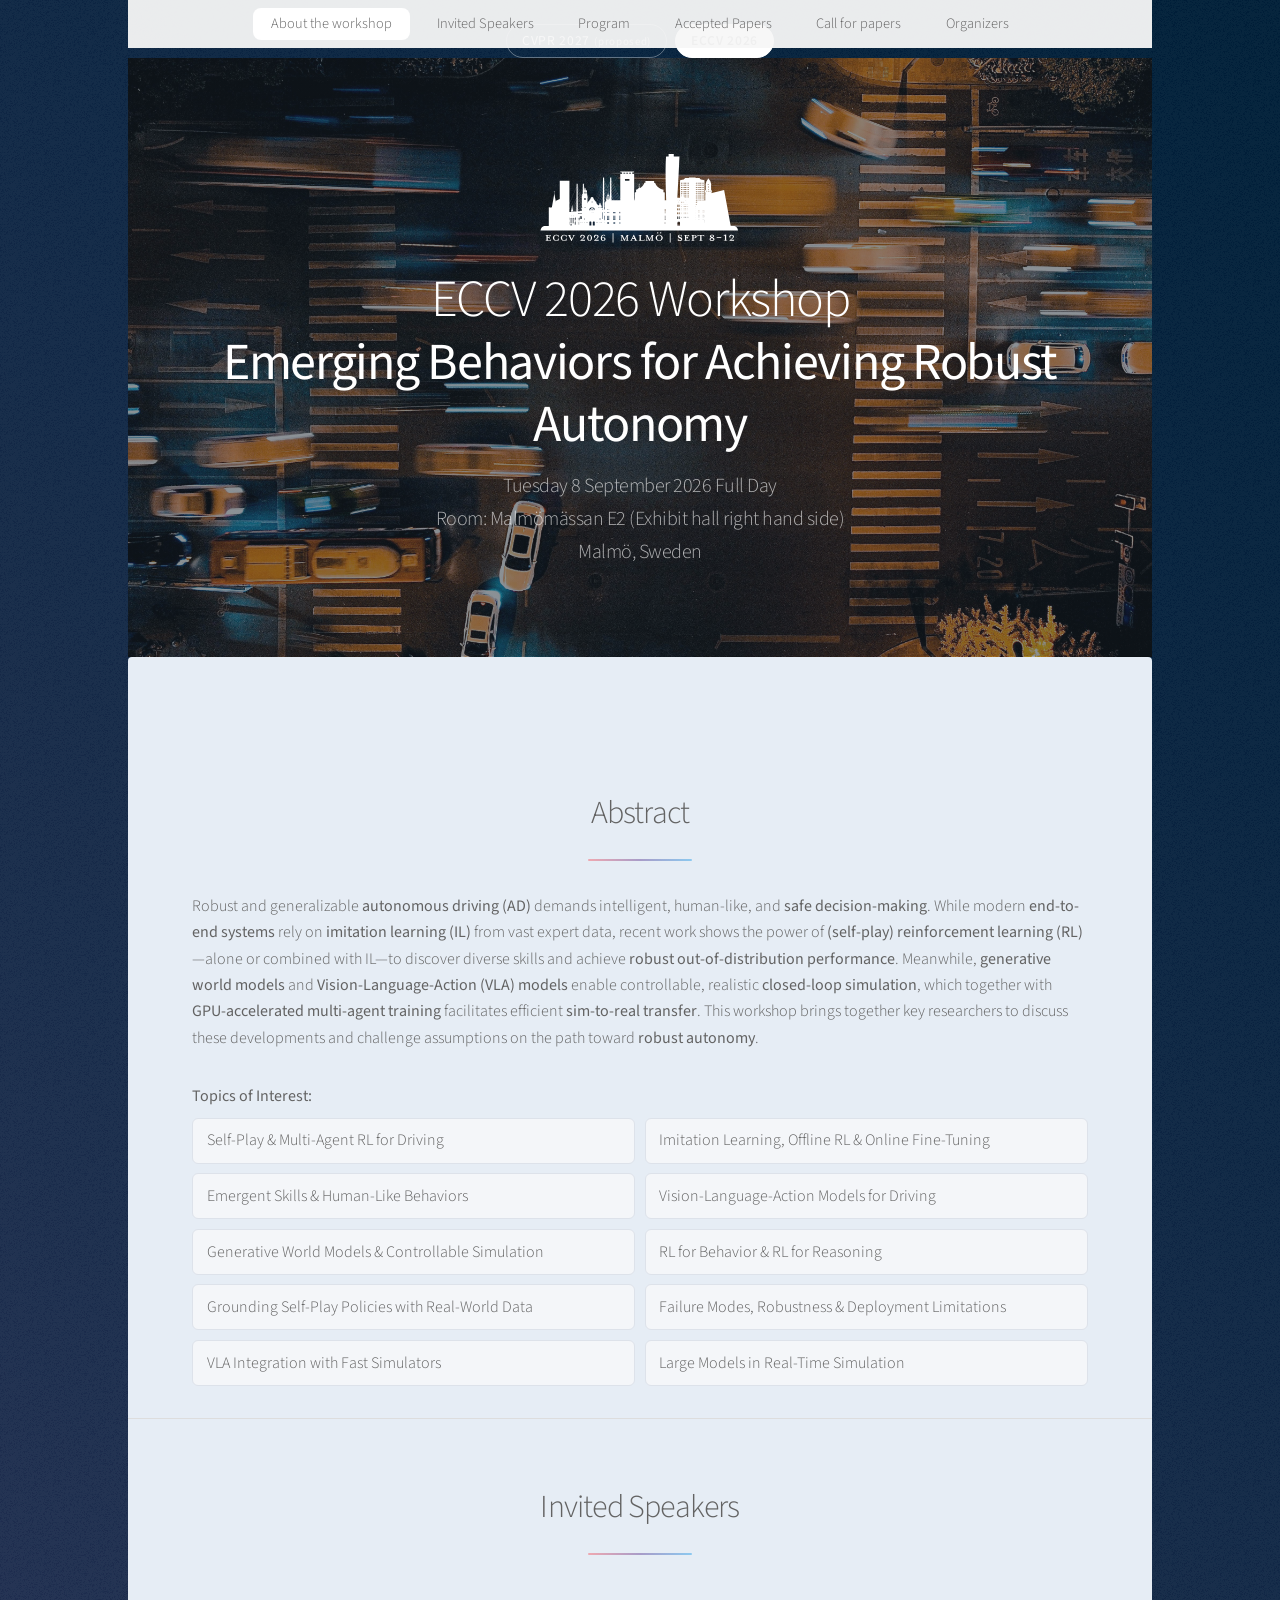
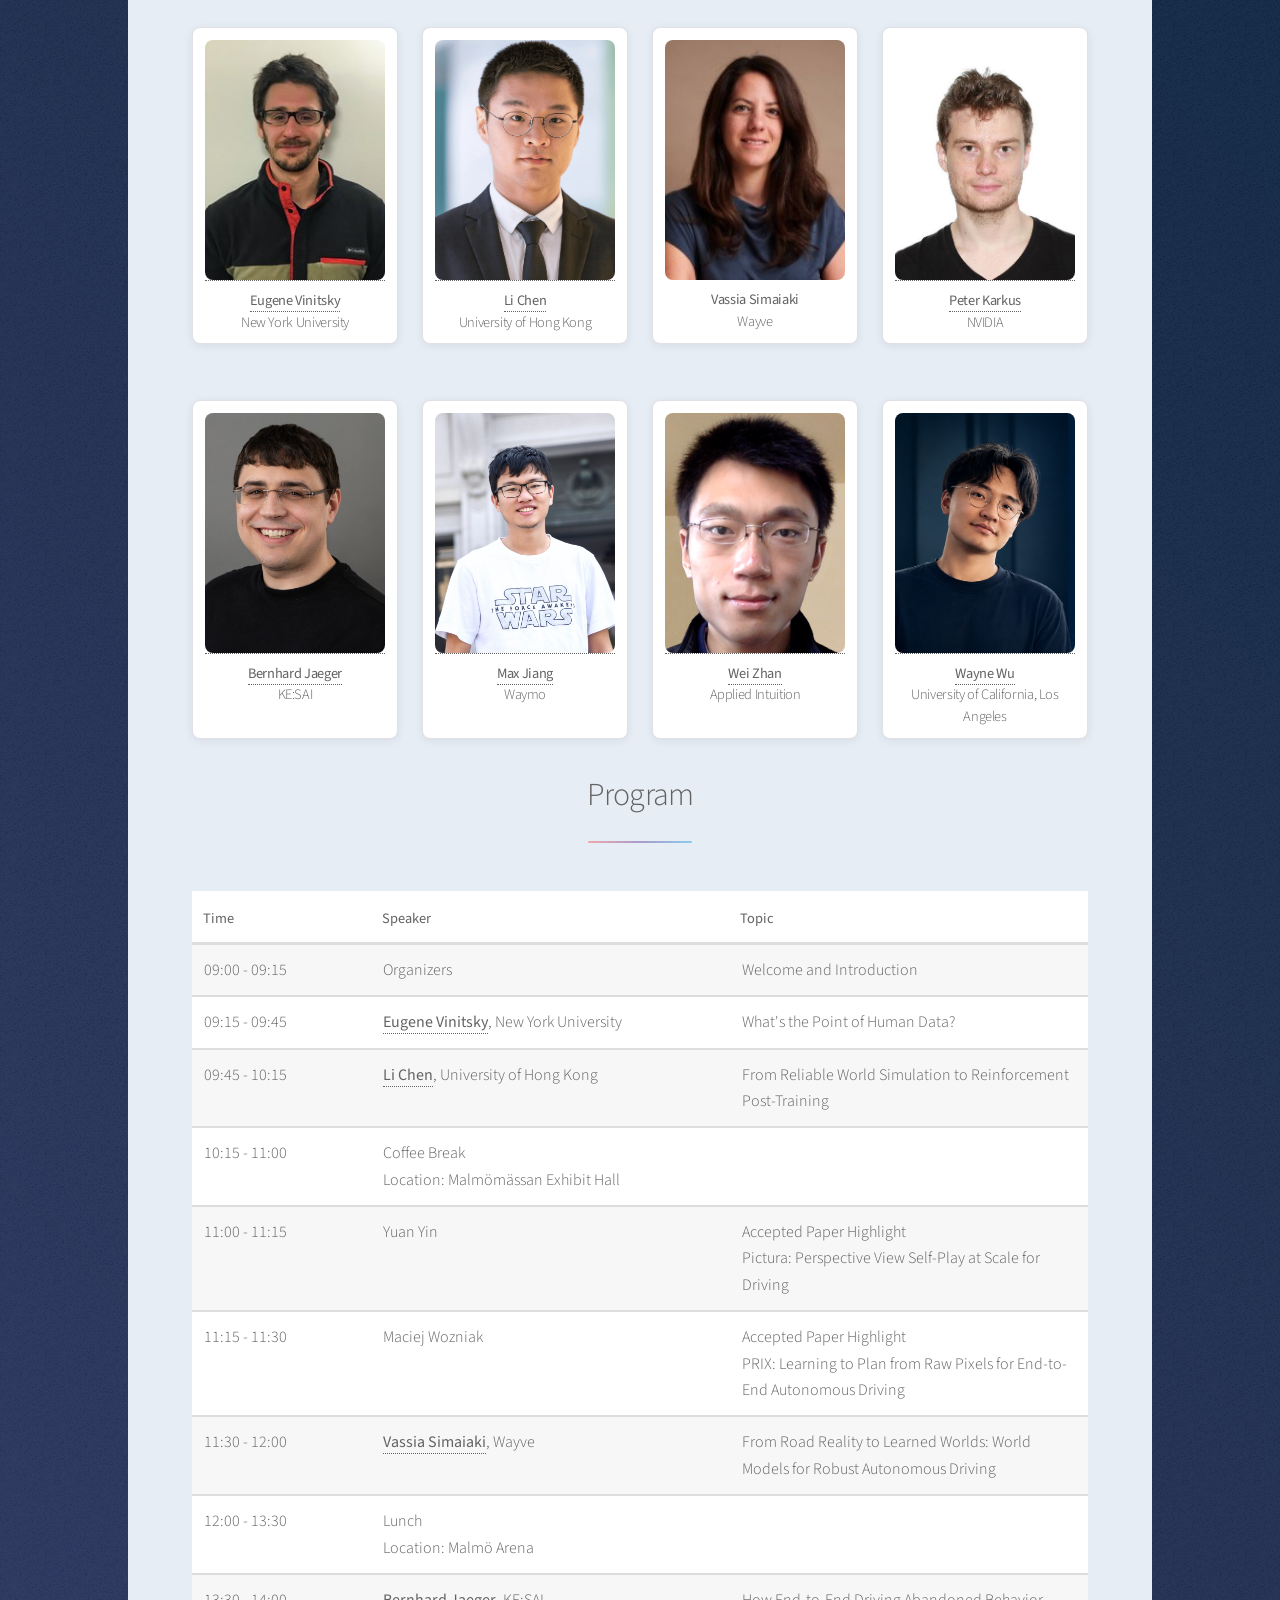
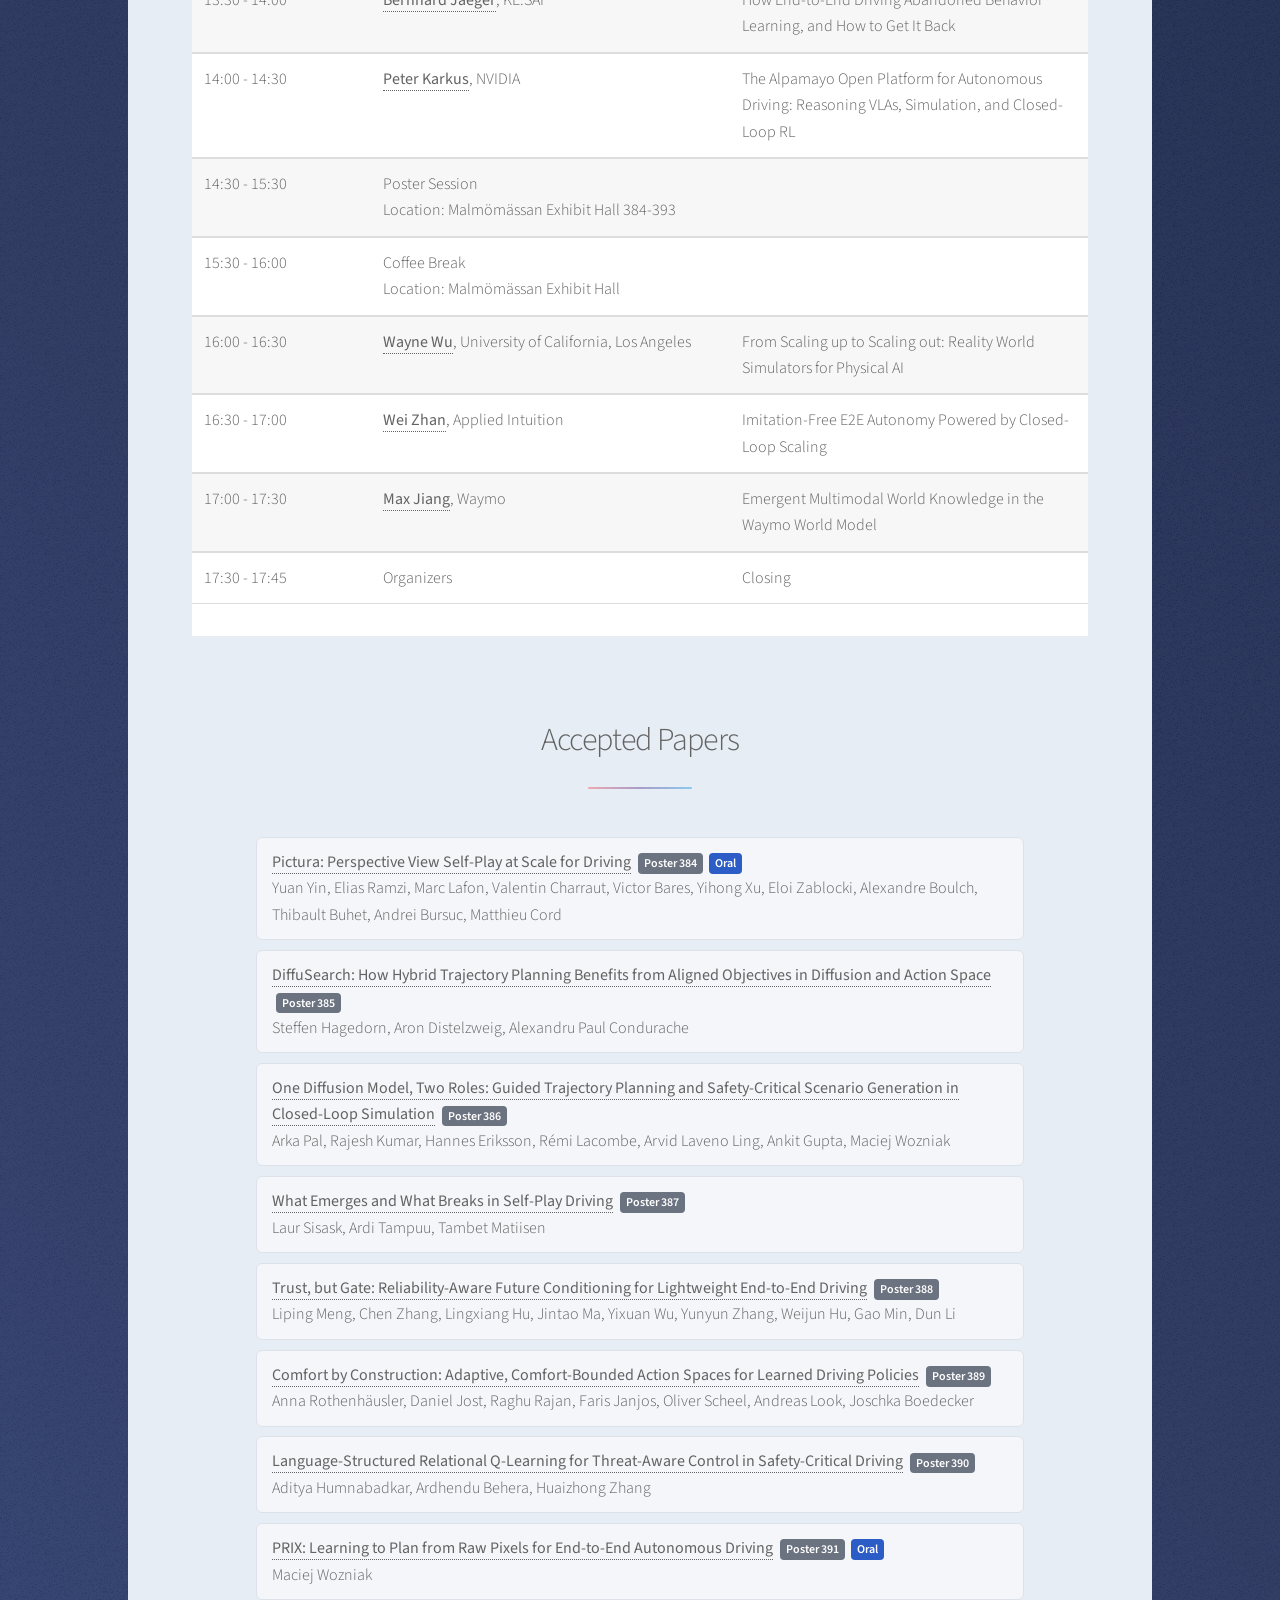
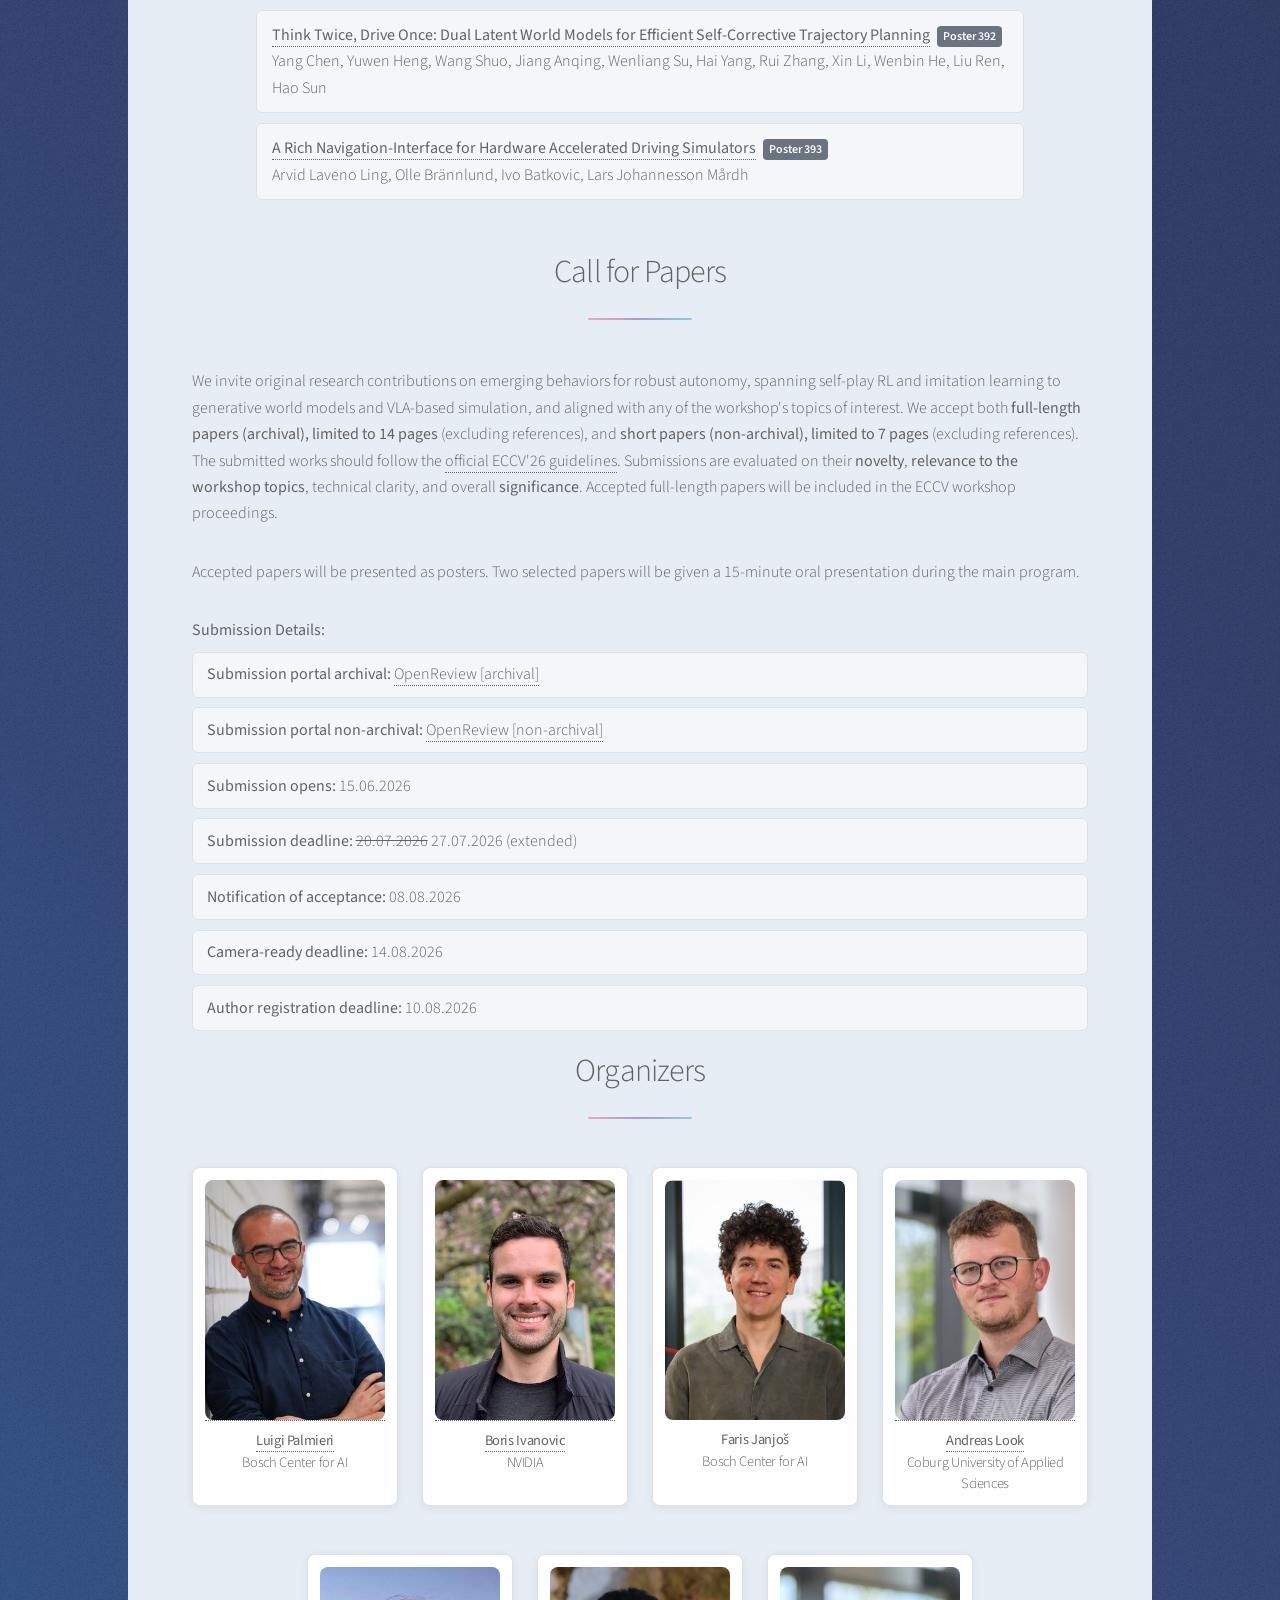
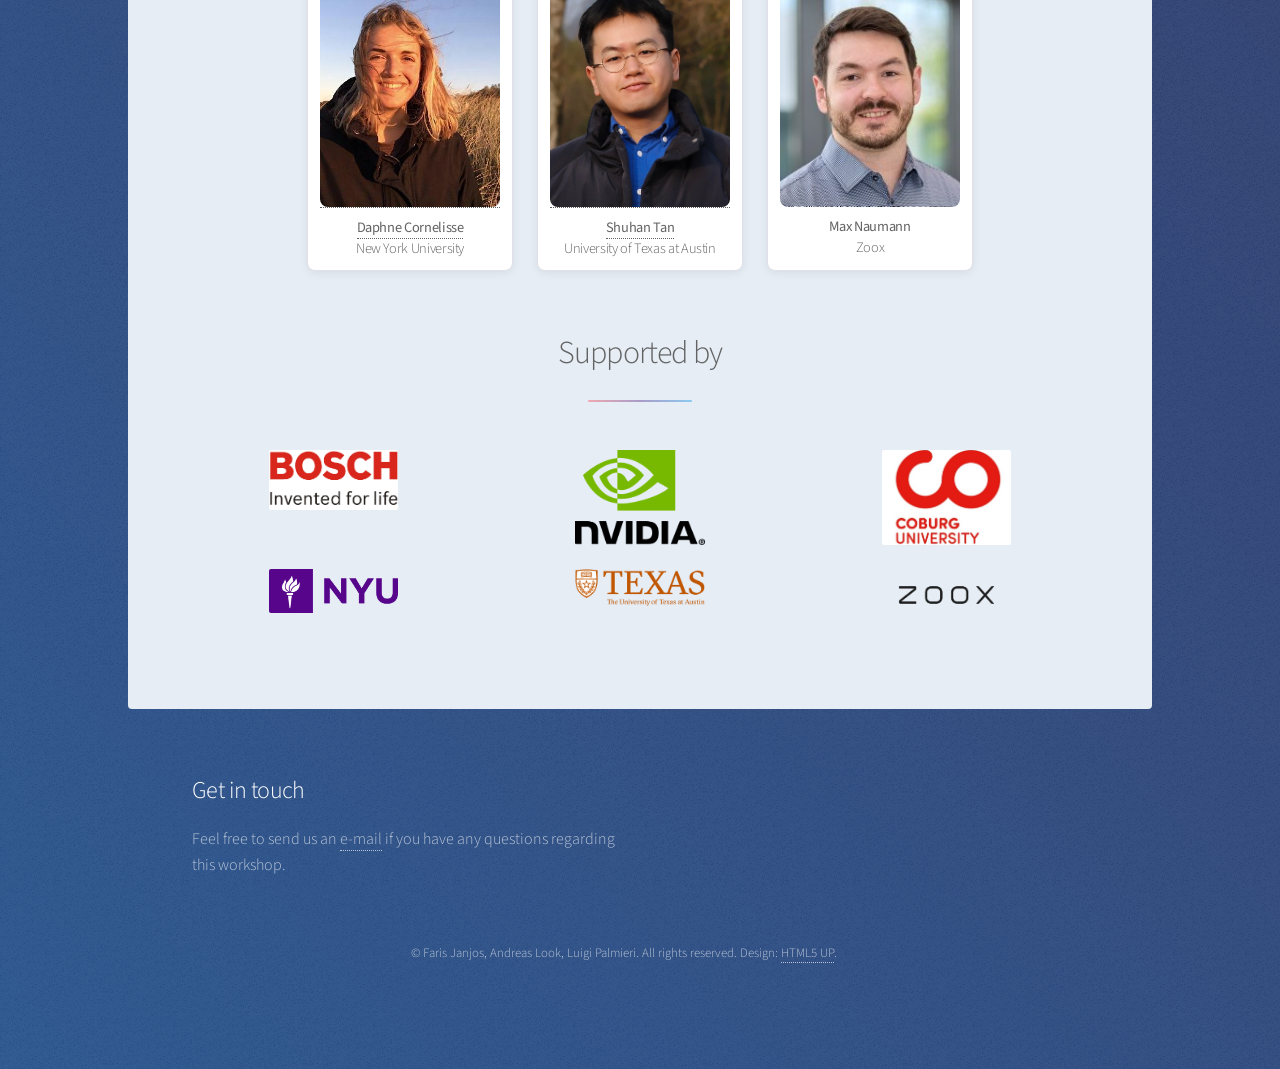
==== commit c16e417e: "initial dummy page for cvpr27" ====
--- a/index.html
+++ b/index.html
@@ -11,6 +11,7 @@
 	<meta charset="utf-8" />
 	<meta name="viewport" content="width=device-width, initial-scale=1, user-scalable=no" />
 	<link rel="stylesheet" href="assets/css/main.css" />
+	<link rel="stylesheet" href="assets/css/editions.css" />
 	<noscript>
 		<link rel="stylesheet" href="assets/css/noscript.css" />
 	</noscript>
@@ -76,6 +77,12 @@
 
 	<!-- Wrapper -->
 	<div id="wrapper">
+
+		<!-- Edition tabs -->
+		<ul class="edition-tabs" aria-label="Workshop editions">
+			<li><a href="2027/index.html">CVPR 2027<span class="tag">(proposed)</span></a></li>
+			<li><a href="index.html" class="current" aria-current="page">ECCV 2026</a></li>
+		</ul>
 
 		<!-- Header -->
 		<header id="header" class="alt">
@@ -234,17 +241,17 @@
 								</tr>
 								<tr onClick='toggleRow(this)'>
 										<td>11:00 - 11:15</br>
+										<td>Yuan Yin
+</a></strong></td>
+									<td>Accepted Paper Highlight</br>Pictura: Perspective View Self-Play at Scale for Driving</td>
+									<td class='expanded-row-content hide-row'>Self-play in simulation produces robust driving policies at scale. Demonstrations of such behavior have been made using *privileged* vectorized observations such as exact poses and velocities, even for occluded agents. This assumes that perception is solved and introduces a representation gap with the partial observation of a deployed agent driving from the perspective view of egocentric cameras. A common fix, distilling the privileged policy into a camera-input student, leaves the student imitating decisions its own view cannot justify. Instead, we establish perspective-view self-play as a practical training regime. We introduce *Pictura*, a GPU-accelerated multi-agent driving simulator that renders each agent's egocentric view at every step, mitigating the representation gap at its source. *Pictura* sustains up to 500K agent-steps/s (2M images/s) on a single H100. Using *Pictura*, we train *Alberti* by self-play with plain PPO. It is the first large-scale driving self-play policy trained directly from perspective images, without privileged observations. Training spans 50B agent steps for ~35M km of driving. It approaches the driving performance of its privileged vectorized counterpart, and transfers zero-shot to Waymo Open Motion Dataset layouts re-rendered in *Pictura*, where it outperforms privileged vectorized agents. Code will be made available.
+								</tr>
+								<tr onClick='toggleRow(this)'>
+										<td>11:15 - 11:30</br>
 										<td>Maciej Wozniak
 </a></strong></td>
 									<td>Accepted Paper Highlight</br>PRIX: Learning to Plan from Raw Pixels for End-to-End Autonomous Driving</td>
 									<td class='expanded-row-content hide-row'>While end-to-end autonomous driving models show promising results, practical deployment is often hindered by large model sizes, reliance on expensive LiDAR sensors, and computationally intensive Bird's-Eye-View (BEV) representations. To address these challenges, we propose \textbf{PRIX} (\textbf{P}lan from \textbf{R}aw p\textbf{IX}els), an efficient end-to-end architecture operating exclusively on camera data without explicit BEV representations or LiDAR. PRIX leverages a visual feature extractor paired with a generative planning head to directly predict safe trajectories. A core component is the Context-aware Recalibration Transformer (\textbf{CaRT}), a novel module designed to effectively enhance multi-level visual features for robust planning. PRIX achieves SOTA performance on NavSim-v2 and nuScenes while outperforming the majority of multimodal and camera-only planners on NavSim-v1. Crucially, PRIX is significantly faster (57 FPS) and smaller (37M parameters), offering a highly practical solution for real-world deployment. Code: anonymized for submission. 
-								</tr>
-								<tr onClick='toggleRow(this)'>
-										<td>11:15 - 11:30</br>
-										<td>Yuan Yin
-</a></strong></td>
-									<td>Accepted Paper Highlight</br>Pictura: Perspective View Self-Play at Scale for Driving</td>
-									<td class='expanded-row-content hide-row'>Self-play in simulation produces robust driving policies at scale. Demonstrations of such behavior have been made using *privileged* vectorized observations such as exact poses and velocities, even for occluded agents. This assumes that perception is solved and introduces a representation gap with the partial observation of a deployed agent driving from the perspective view of egocentric cameras. A common fix, distilling the privileged policy into a camera-input student, leaves the student imitating decisions its own view cannot justify. Instead, we establish perspective-view self-play as a practical training regime. We introduce *Pictura*, a GPU-accelerated multi-agent driving simulator that renders each agent's egocentric view at every step, mitigating the representation gap at its source. *Pictura* sustains up to 500K agent-steps/s (2M images/s) on a single H100. Using *Pictura*, we train *Alberti* by self-play with plain PPO. It is the first large-scale driving self-play policy trained directly from perspective images, without privileged observations. Training spans 50B agent steps for ~35M km of driving. It approaches the driving performance of its privileged vectorized counterpart, and transfers zero-shot to Waymo Open Motion Dataset layouts re-rendered in *Pictura*, where it outperforms privileged vectorized agents. Code will be made available.
 								</tr>
 								<tr onClick='toggleRow(this)'>
 									<td>11:30 - 12:00</br>
--- a/assets/css/editions.css
+++ b/assets/css/editions.css
@@ -0,0 +1,52 @@
+/* Edition tabs: switch between workshop editions (ECCV 2026, CVPR 2027, ...) */
+
+	.edition-tabs {
+		display: flex;
+		flex-wrap: wrap;
+		justify-content: center;
+		gap: 0.5em;
+		margin: 1.5em 0 0;
+		padding: 0;
+		list-style: none;
+	}
+
+	.edition-tabs li {
+		padding: 0;
+	}
+
+	.edition-tabs a {
+		display: inline-block;
+		padding: 0.35em 1.1em;
+		border: solid 1px rgba(255, 255, 255, 0.35);
+		border-radius: 2em;
+		color: #fff;
+		font-size: 0.85em;
+		font-weight: 400;
+		letter-spacing: 0.05em;
+		text-decoration: none;
+		border-bottom: solid 1px rgba(255, 255, 255, 0.35);
+		transition: background-color 0.2s ease, border-color 0.2s ease;
+	}
+
+	.edition-tabs a:hover {
+		background-color: rgba(255, 255, 255, 0.1);
+		border-color: rgba(255, 255, 255, 0.7);
+		color: #fff !important;
+	}
+
+	.edition-tabs a.current {
+		background-color: #fff;
+		border-color: #fff;
+		color: #636363;
+		font-weight: 600;
+	}
+
+	.edition-tabs a.current:hover {
+		color: #636363 !important;
+	}
+
+	.edition-tabs .tag {
+		margin-left: 0.4em;
+		font-size: 0.8em;
+		opacity: 0.75;
+	}
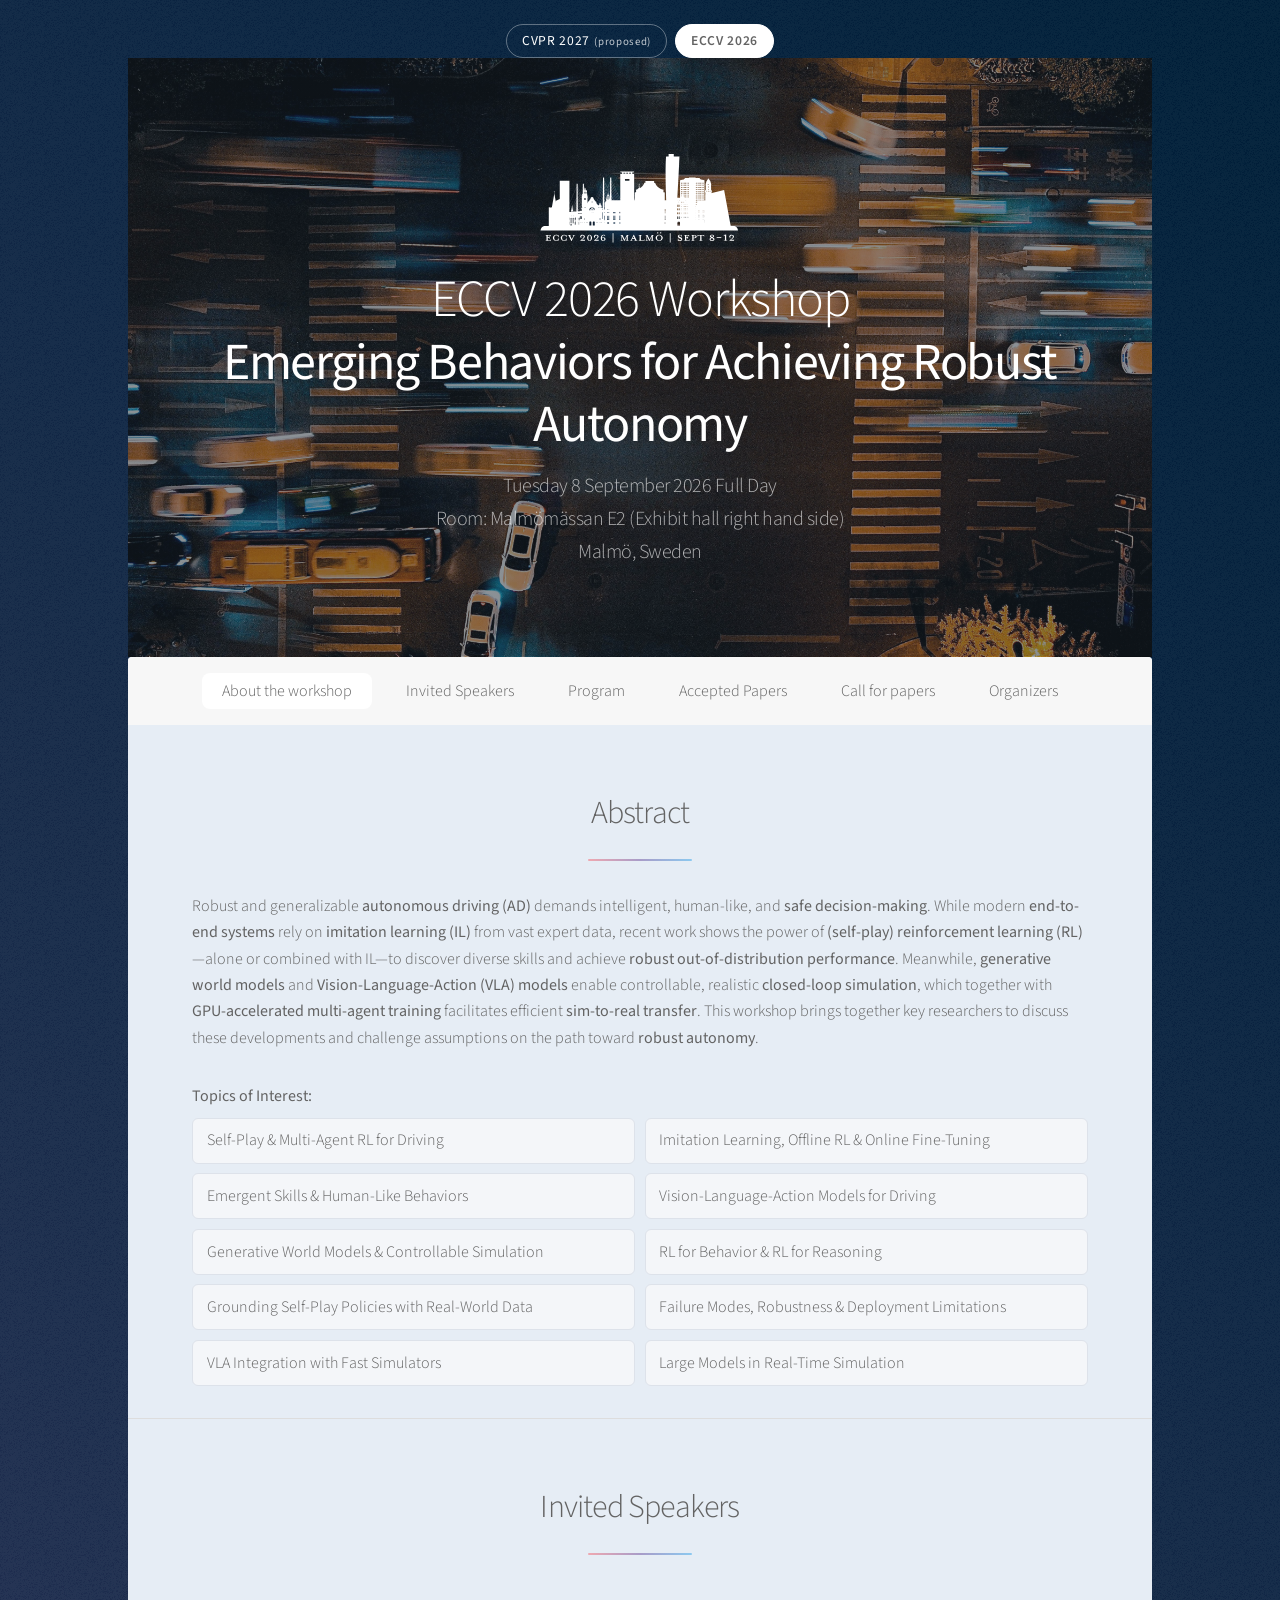
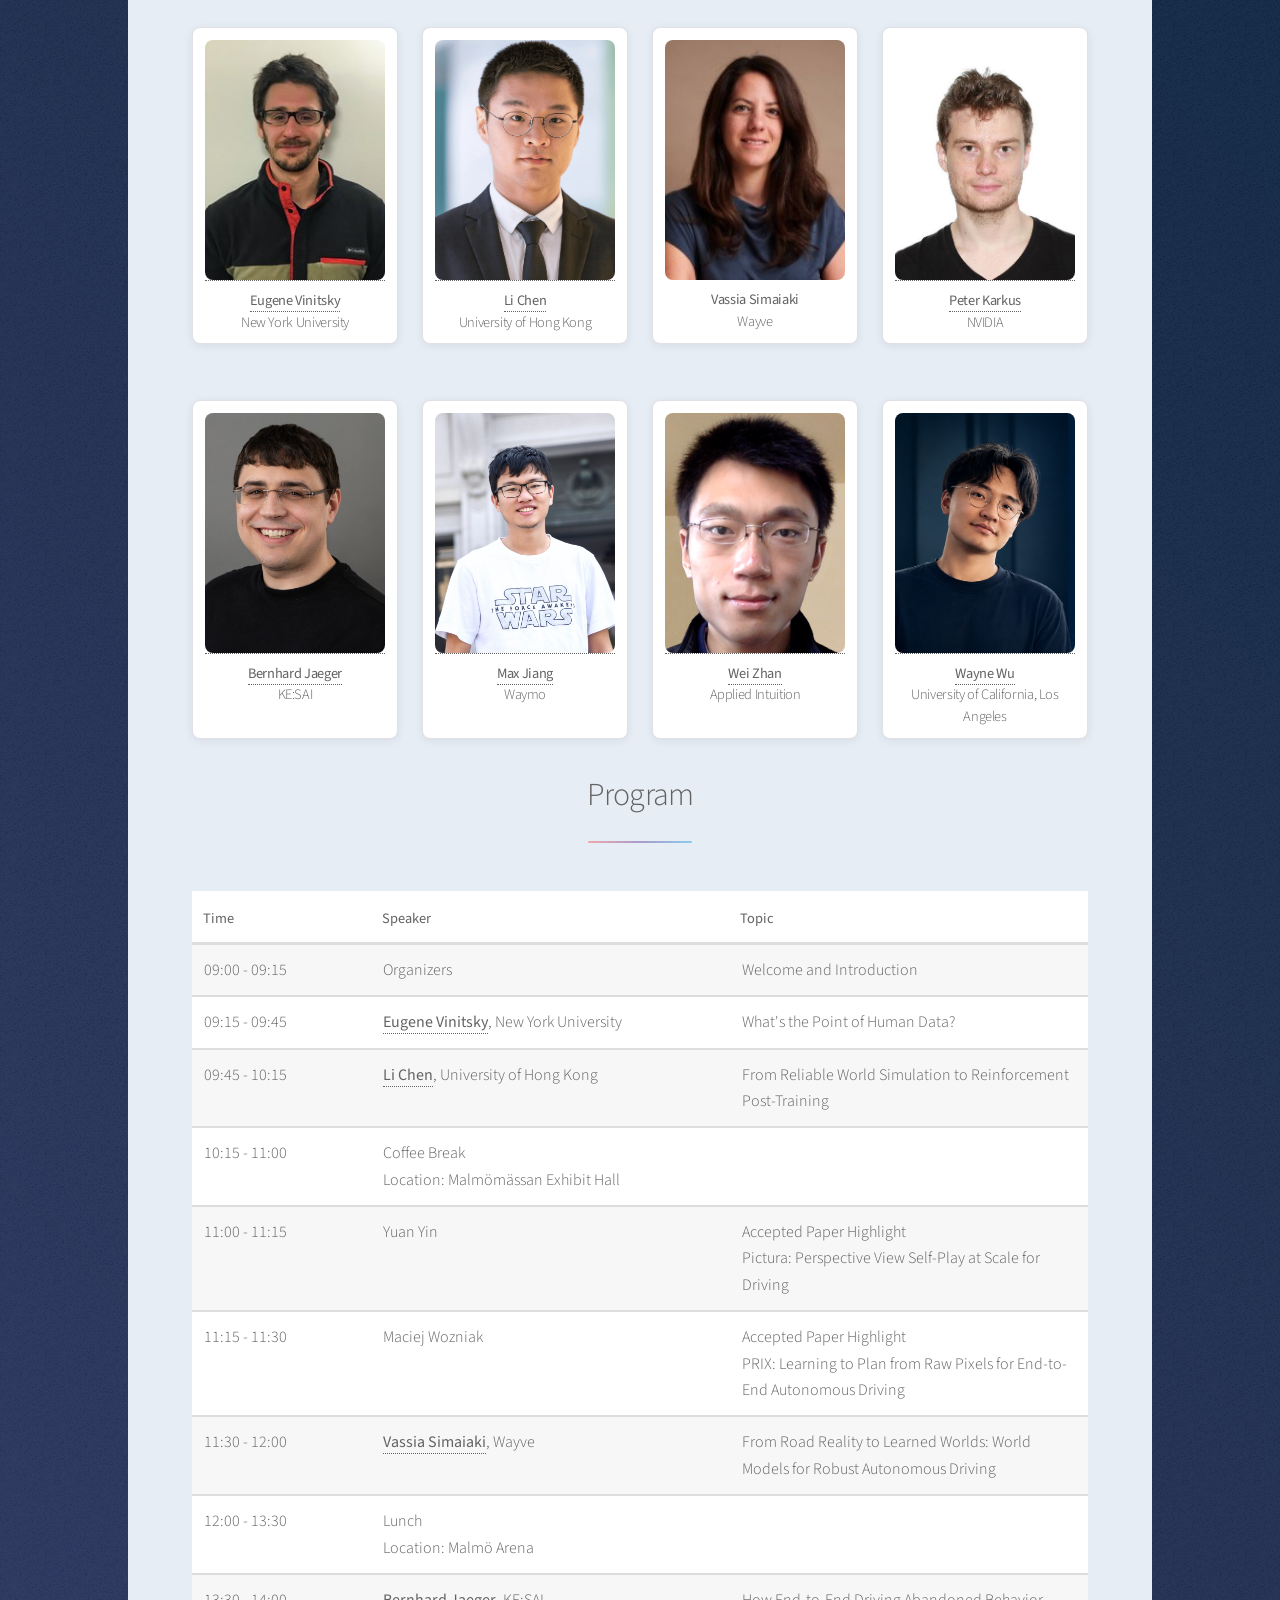
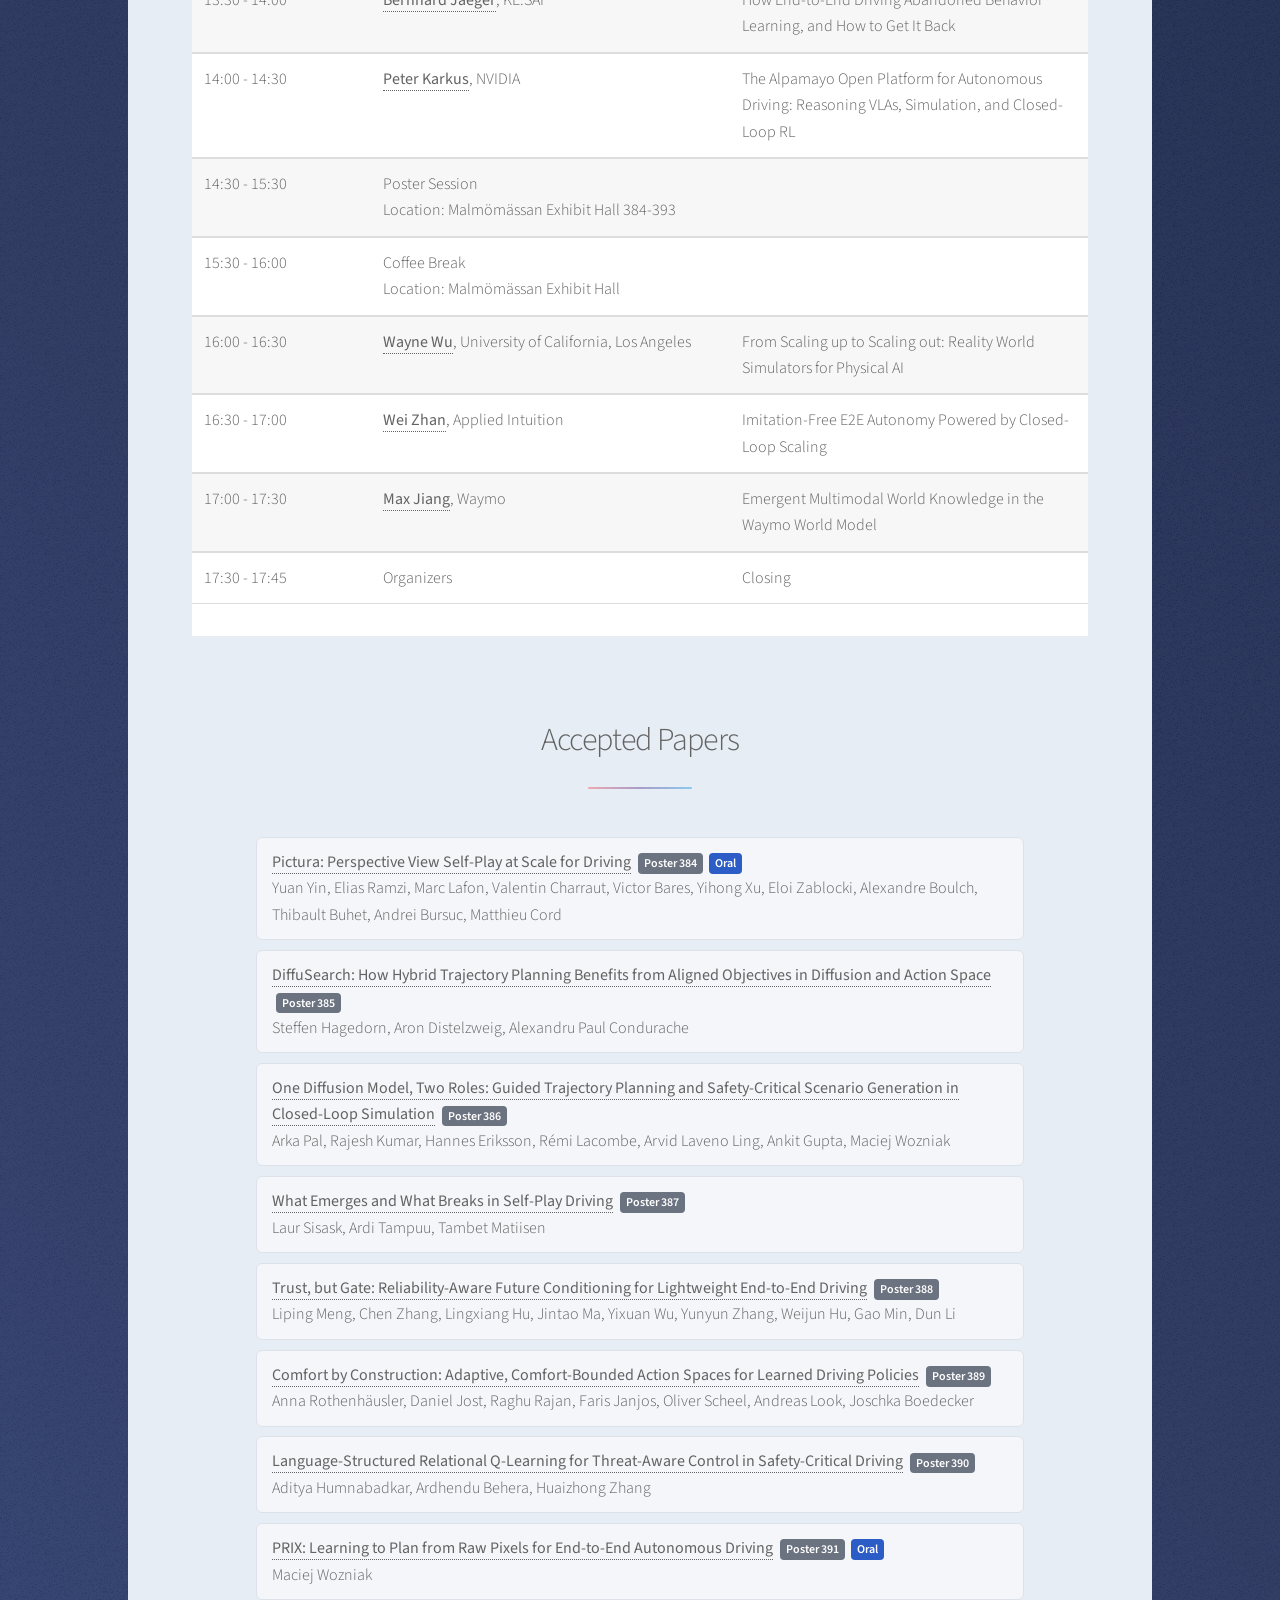
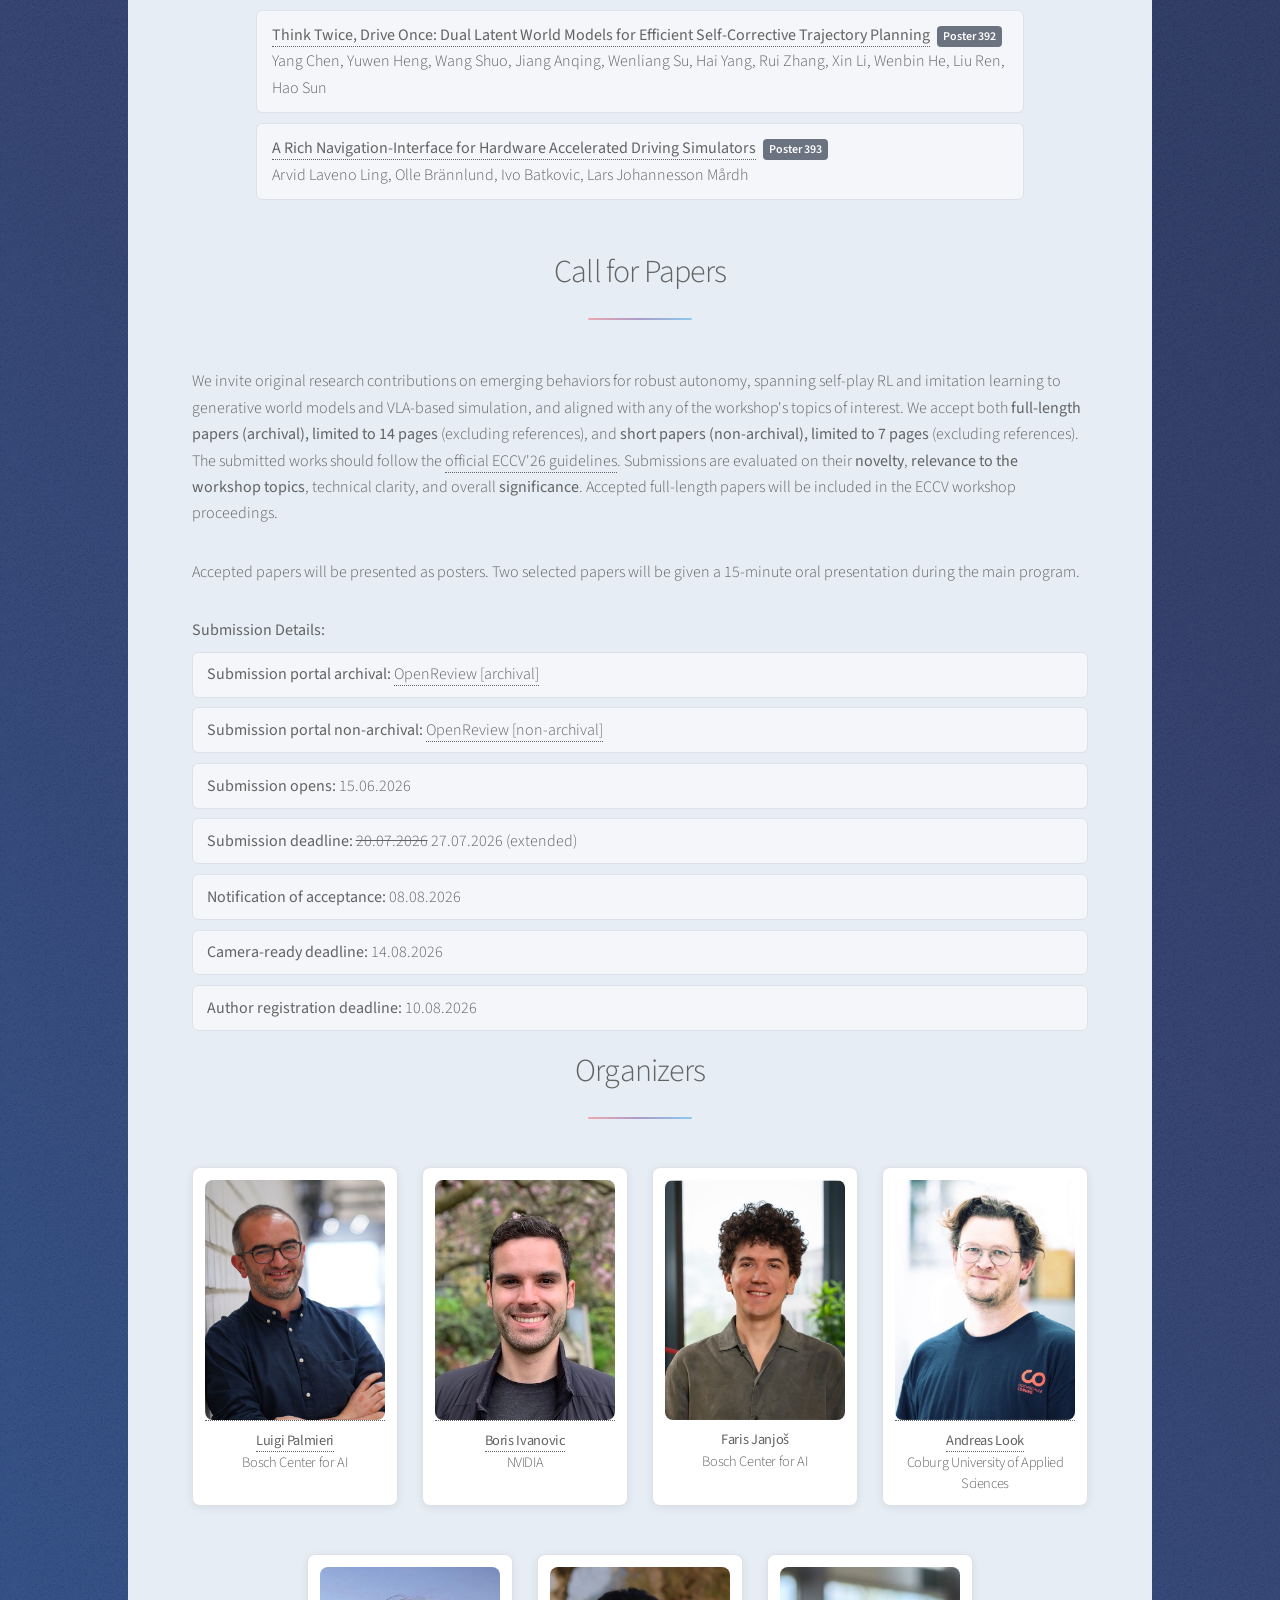
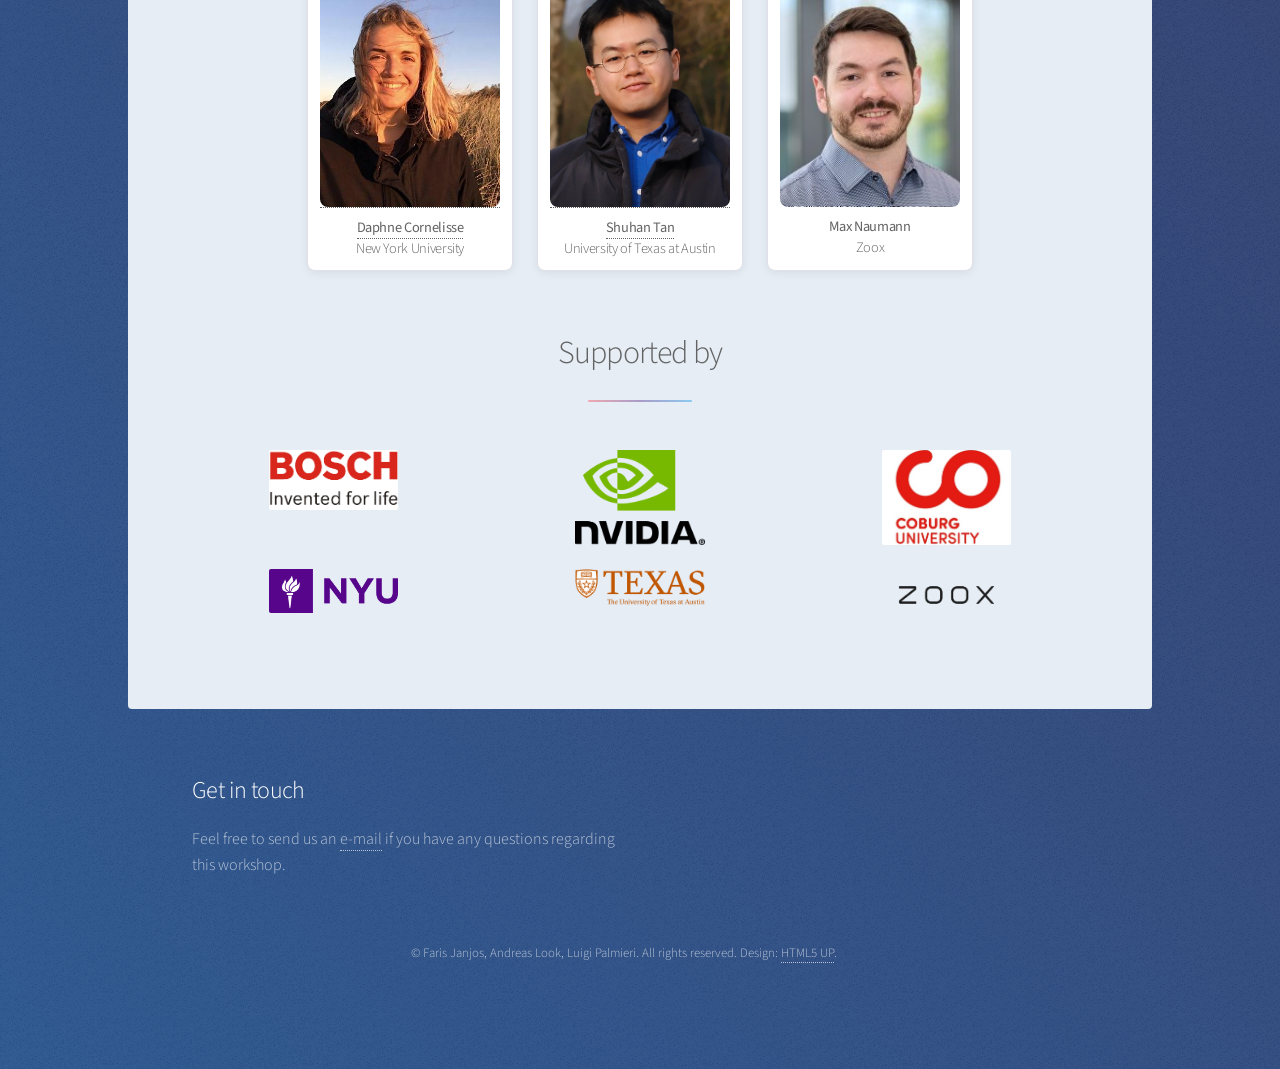
==== commit fa77f221: "new self for me" ====
--- a/index.html
+++ b/index.html
@@ -394,7 +394,7 @@
 							</div>
 							<div class="col-3">
 								<div class="organizer-card">
-									<span class="image fit"><a href="https://look-andreas.github.io/"><img class="organizer-image" src="images/Organizers/look_andreas_cropped.jpg" alt="Andreas Look" /></a></span>
+									<span class="image fit"><a href="https://look-andreas.github.io/"><img class="organizer-image" src="images/Organizers/look_andreas_cropped.png" alt="Andreas Look" /></a></span>
 									<h5><a href="https://look-andreas.github.io/"><strong>Andreas Look</strong></a><br/>Coburg University of Applied Sciences</h5>
 								</div>
 							</div>
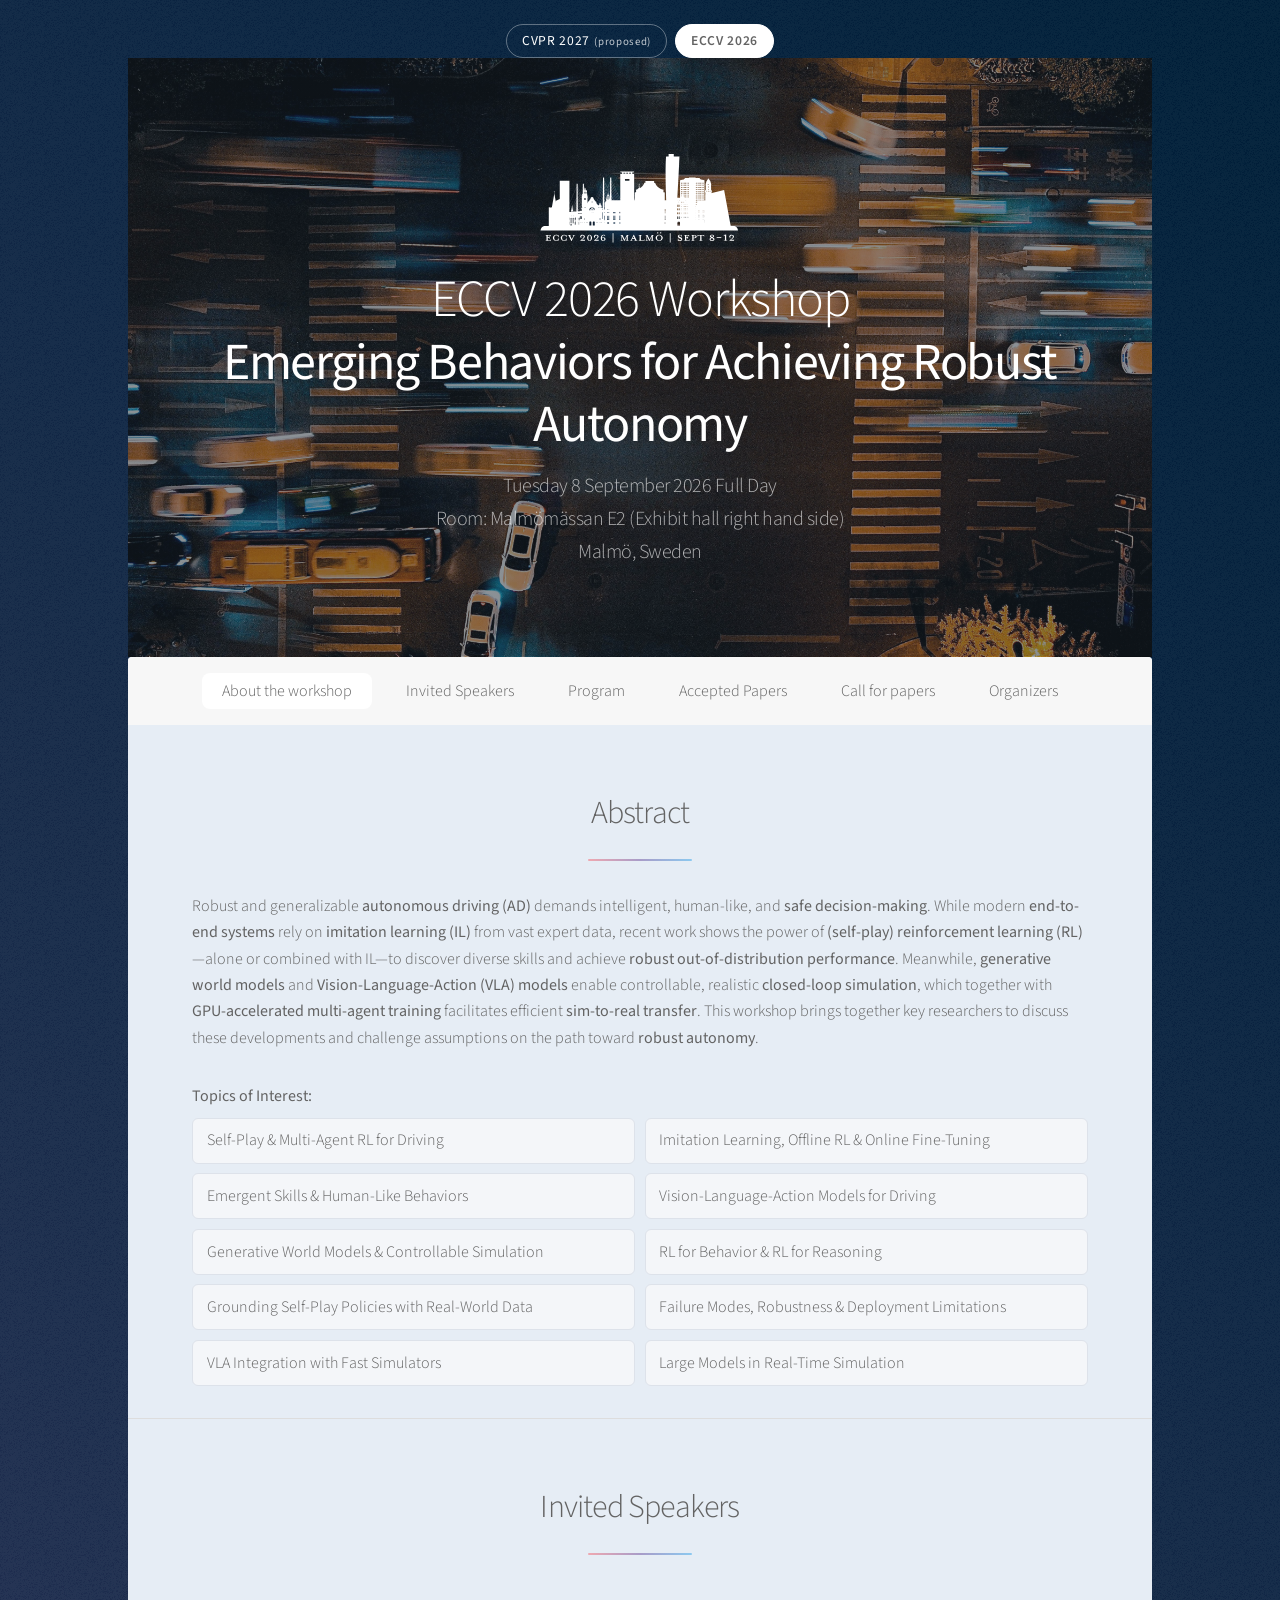
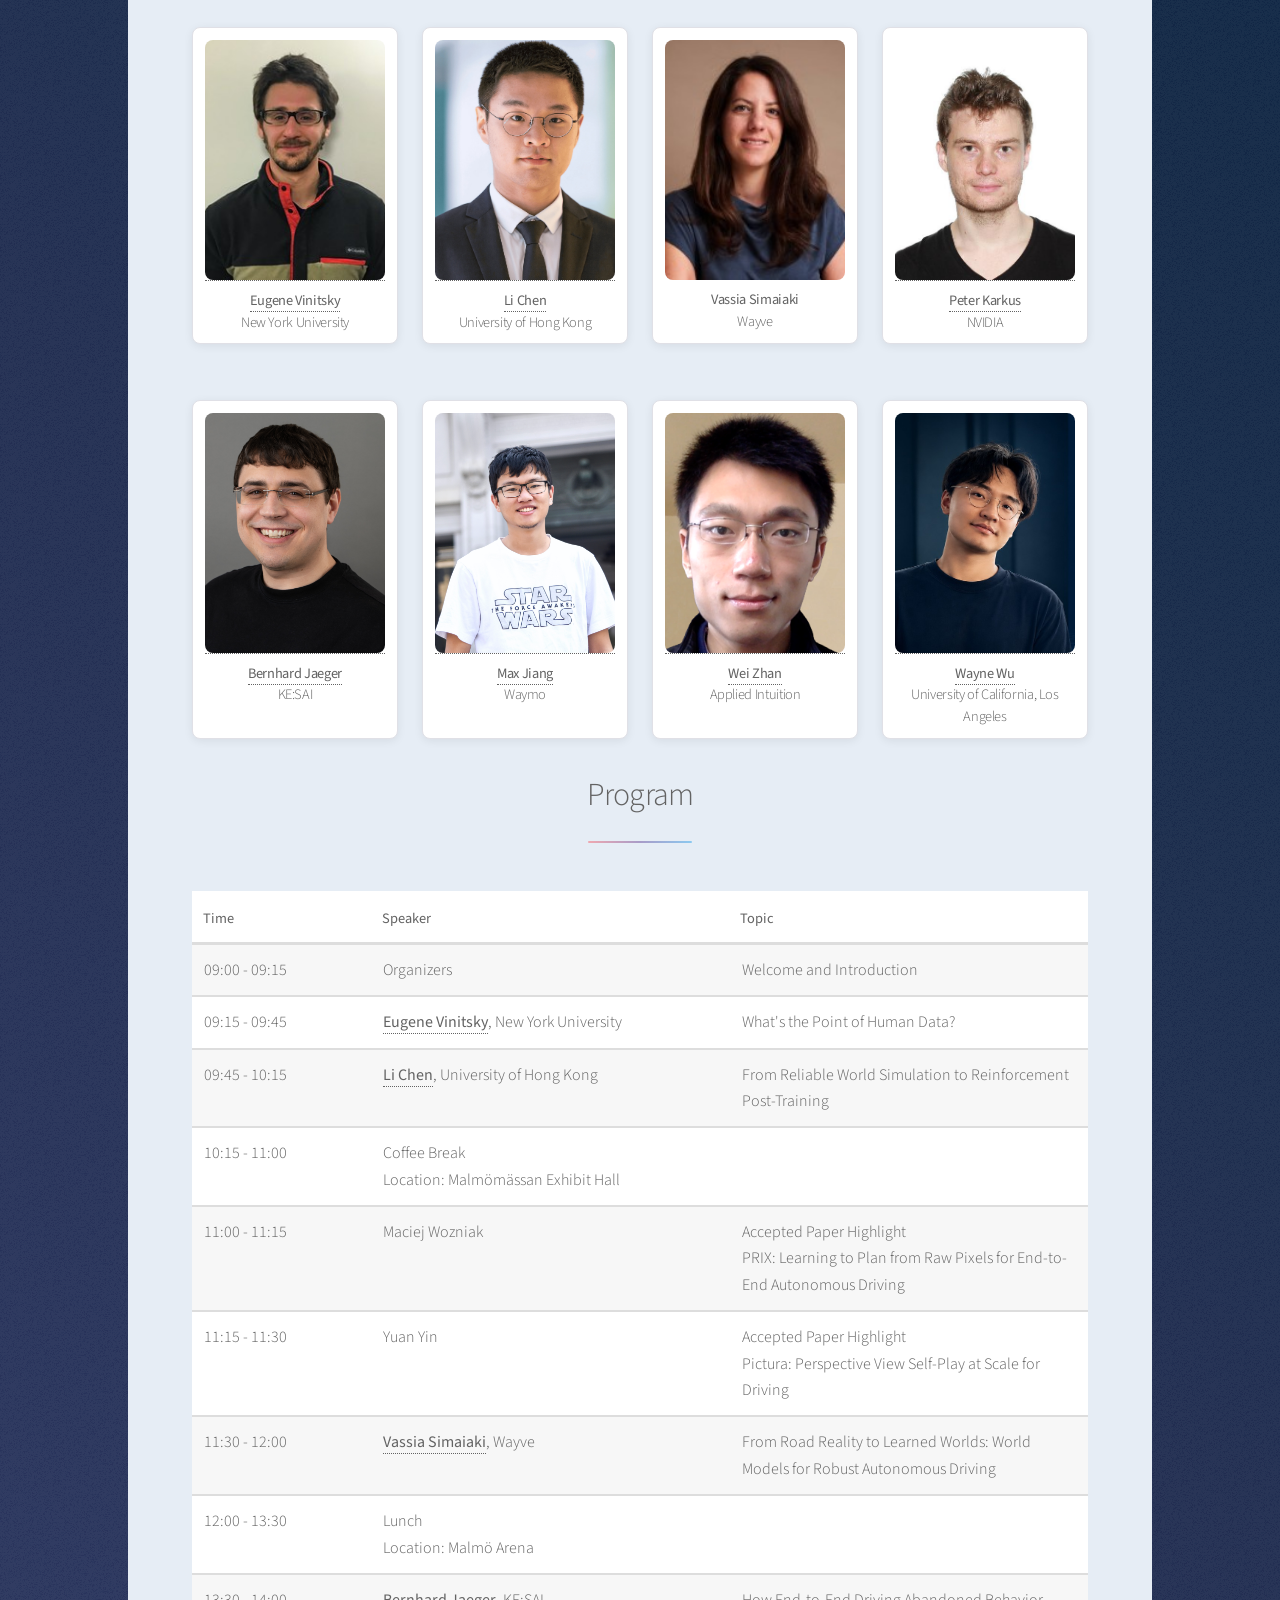
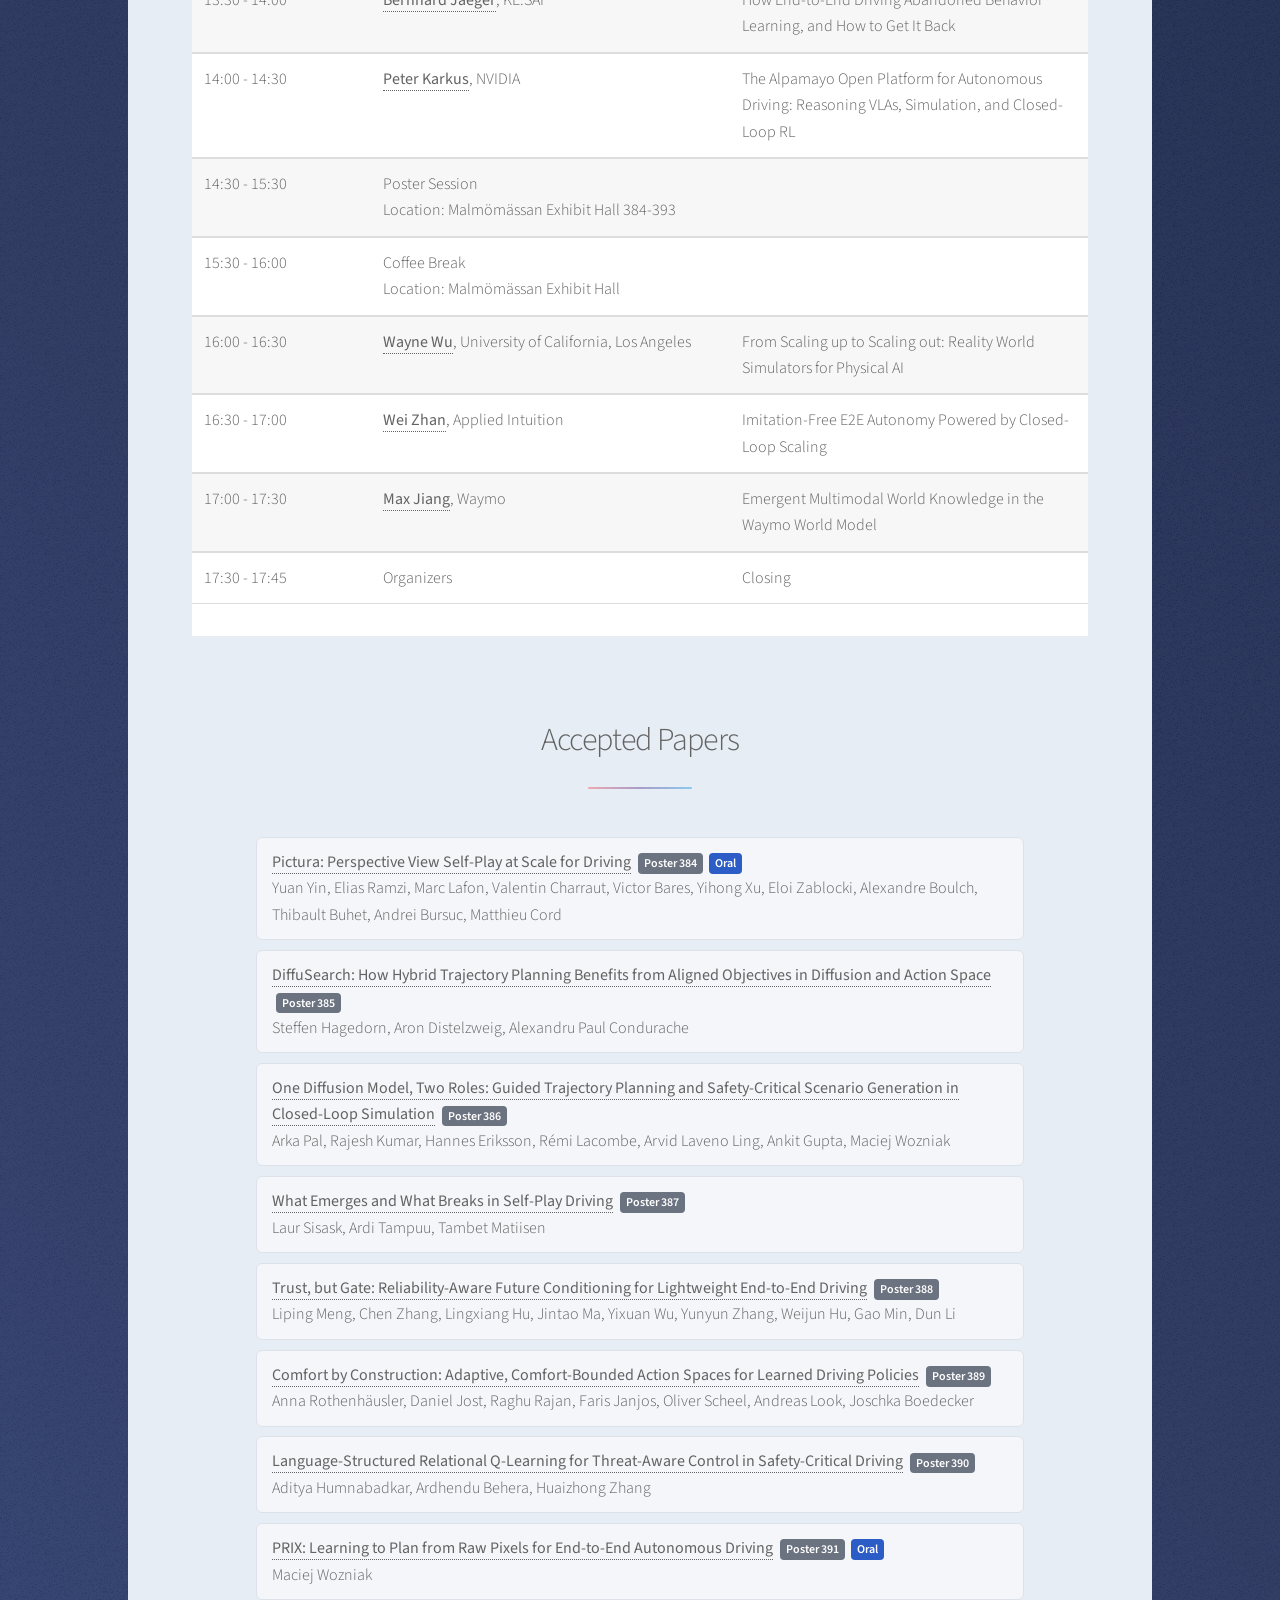
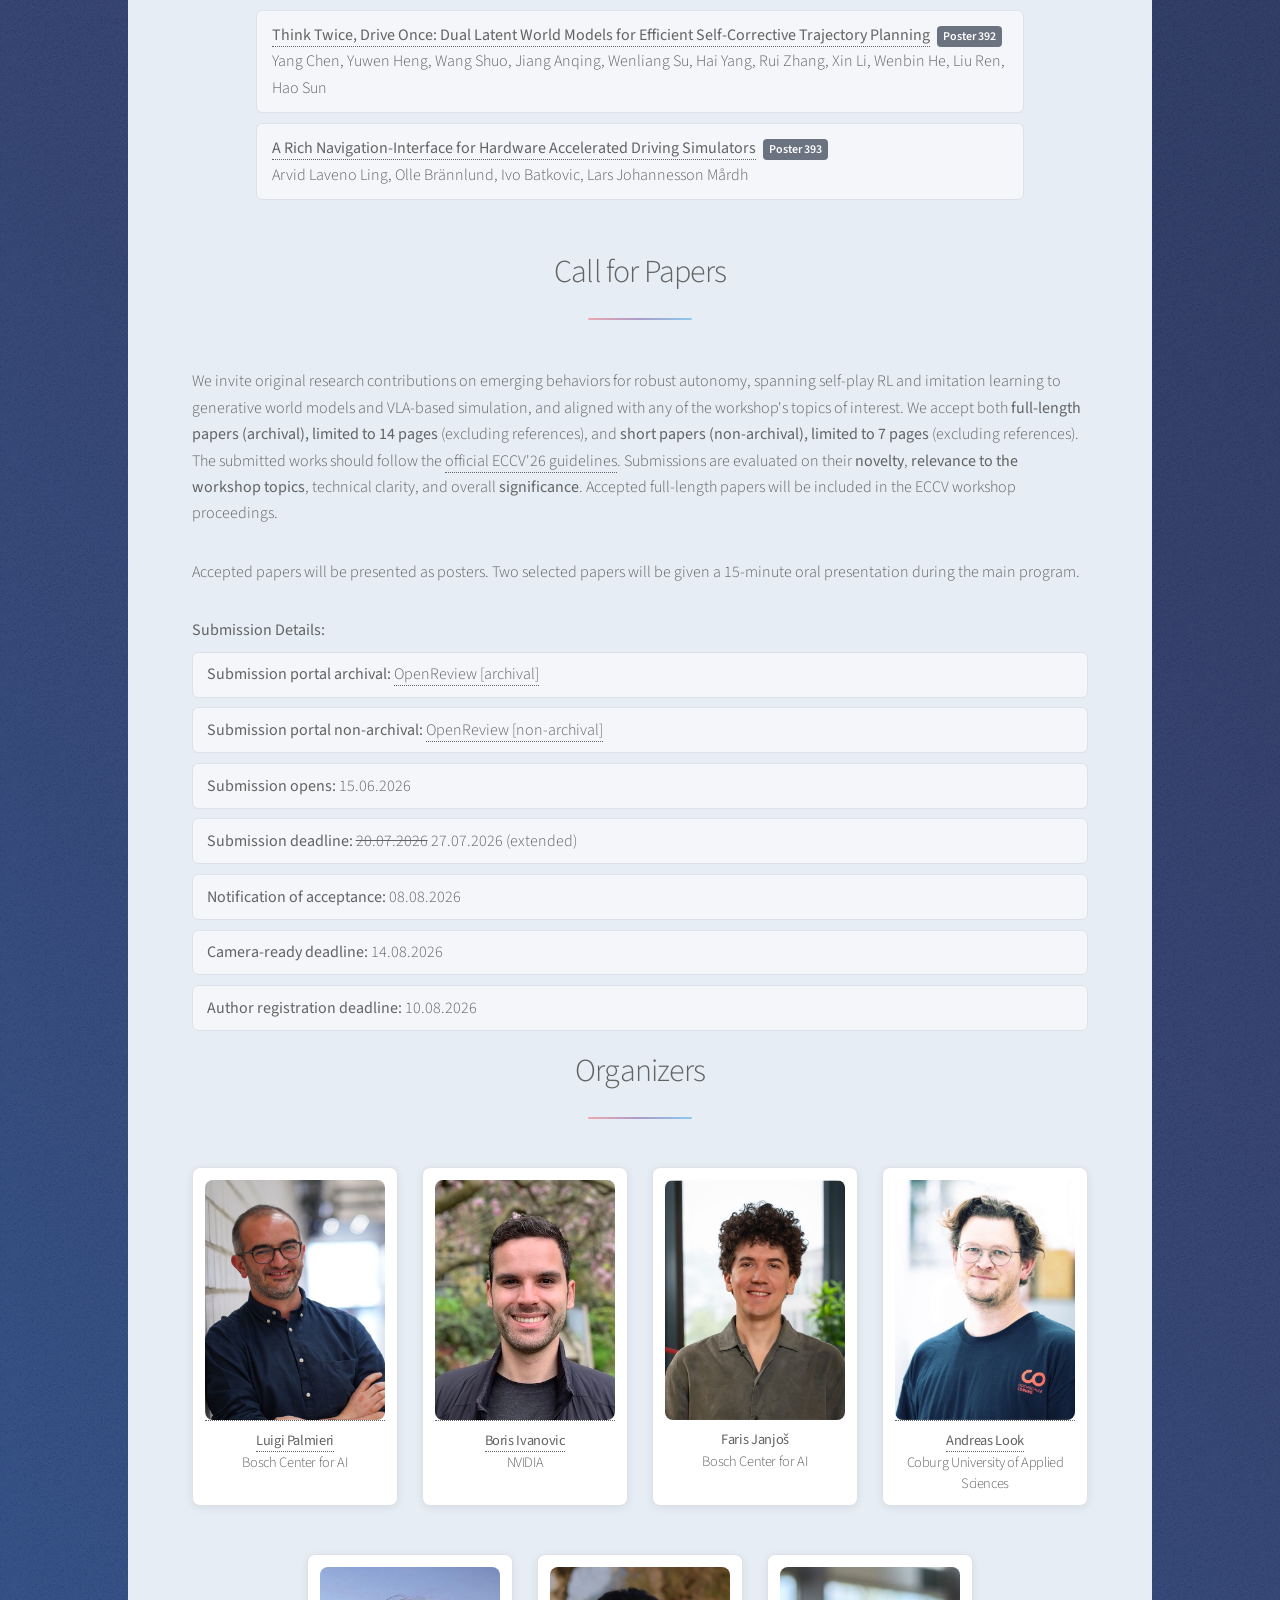
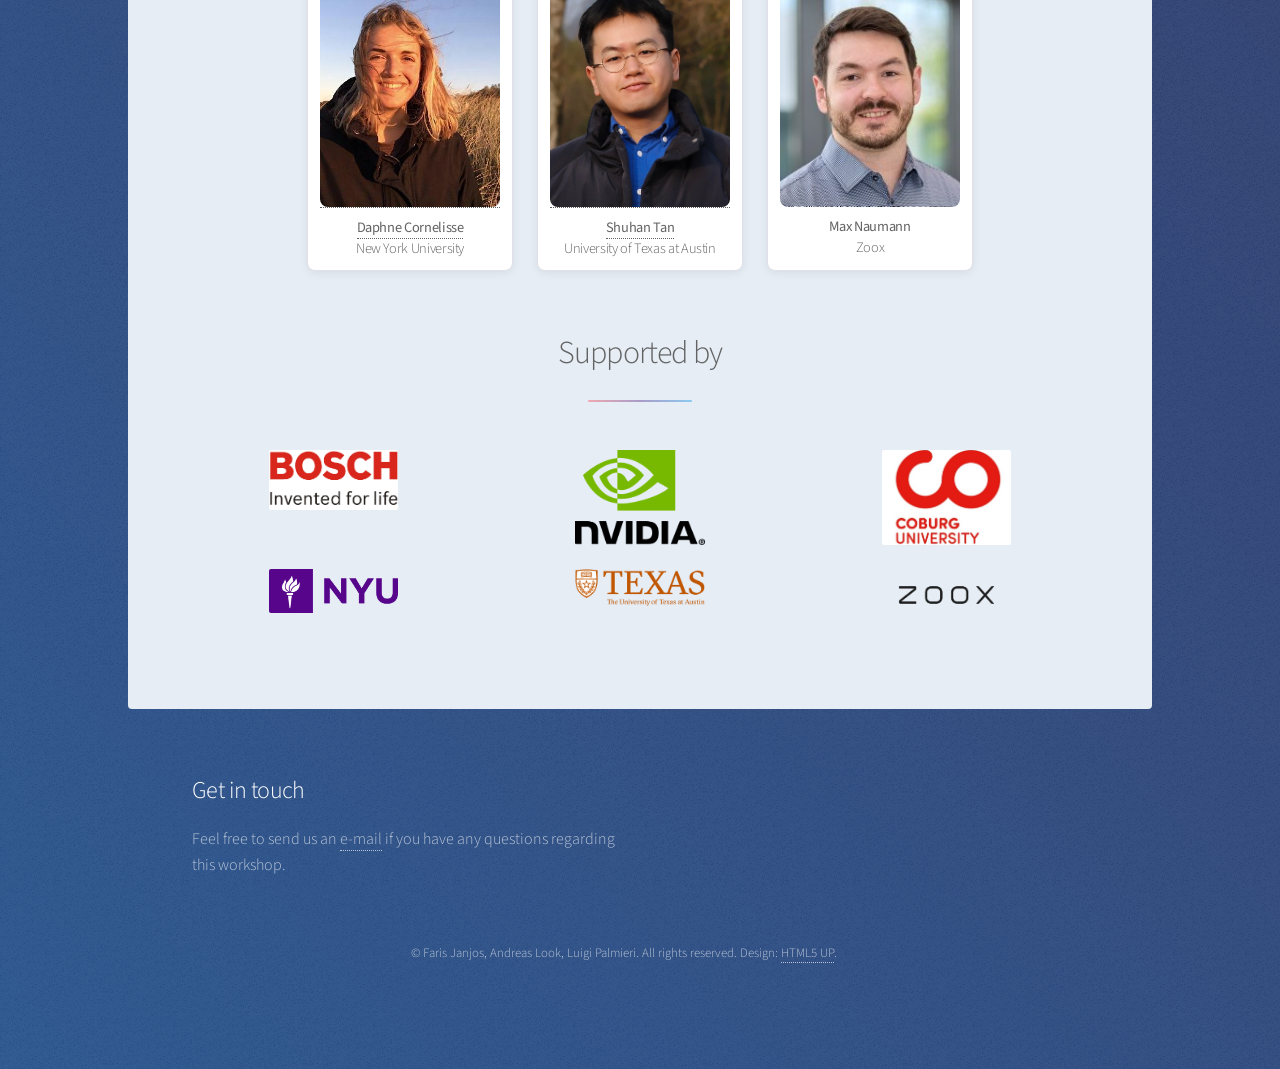
==== commit a212e3cf: "Merge pull request #3 from emerging-ad/cvpr_27 CVPR27 proposal" ====
--- a/index.html
+++ b/index.html
@@ -241,17 +241,17 @@
 								</tr>
 								<tr onClick='toggleRow(this)'>
 										<td>11:00 - 11:15</br>
+										<td>Maciej Wozniak
+</a></strong></td>
+									<td>Accepted Paper Highlight</br>PRIX: Learning to Plan from Raw Pixels for End-to-End Autonomous Driving</td>
+									<td class='expanded-row-content hide-row'>While end-to-end autonomous driving models show promising results, practical deployment is often hindered by large model sizes, reliance on expensive LiDAR sensors, and computationally intensive Bird's-Eye-View (BEV) representations. To address these challenges, we propose \textbf{PRIX} (\textbf{P}lan from \textbf{R}aw p\textbf{IX}els), an efficient end-to-end architecture operating exclusively on camera data without explicit BEV representations or LiDAR. PRIX leverages a visual feature extractor paired with a generative planning head to directly predict safe trajectories. A core component is the Context-aware Recalibration Transformer (\textbf{CaRT}), a novel module designed to effectively enhance multi-level visual features for robust planning. PRIX achieves SOTA performance on NavSim-v2 and nuScenes while outperforming the majority of multimodal and camera-only planners on NavSim-v1. Crucially, PRIX is significantly faster (57 FPS) and smaller (37M parameters), offering a highly practical solution for real-world deployment. Code: anonymized for submission. 
+								</tr>
+								<tr onClick='toggleRow(this)'>
+										<td>11:15 - 11:30</br>
 										<td>Yuan Yin
 </a></strong></td>
 									<td>Accepted Paper Highlight</br>Pictura: Perspective View Self-Play at Scale for Driving</td>
 									<td class='expanded-row-content hide-row'>Self-play in simulation produces robust driving policies at scale. Demonstrations of such behavior have been made using *privileged* vectorized observations such as exact poses and velocities, even for occluded agents. This assumes that perception is solved and introduces a representation gap with the partial observation of a deployed agent driving from the perspective view of egocentric cameras. A common fix, distilling the privileged policy into a camera-input student, leaves the student imitating decisions its own view cannot justify. Instead, we establish perspective-view self-play as a practical training regime. We introduce *Pictura*, a GPU-accelerated multi-agent driving simulator that renders each agent's egocentric view at every step, mitigating the representation gap at its source. *Pictura* sustains up to 500K agent-steps/s (2M images/s) on a single H100. Using *Pictura*, we train *Alberti* by self-play with plain PPO. It is the first large-scale driving self-play policy trained directly from perspective images, without privileged observations. Training spans 50B agent steps for ~35M km of driving. It approaches the driving performance of its privileged vectorized counterpart, and transfers zero-shot to Waymo Open Motion Dataset layouts re-rendered in *Pictura*, where it outperforms privileged vectorized agents. Code will be made available.
-								</tr>
-								<tr onClick='toggleRow(this)'>
-										<td>11:15 - 11:30</br>
-										<td>Maciej Wozniak
-</a></strong></td>
-									<td>Accepted Paper Highlight</br>PRIX: Learning to Plan from Raw Pixels for End-to-End Autonomous Driving</td>
-									<td class='expanded-row-content hide-row'>While end-to-end autonomous driving models show promising results, practical deployment is often hindered by large model sizes, reliance on expensive LiDAR sensors, and computationally intensive Bird's-Eye-View (BEV) representations. To address these challenges, we propose \textbf{PRIX} (\textbf{P}lan from \textbf{R}aw p\textbf{IX}els), an efficient end-to-end architecture operating exclusively on camera data without explicit BEV representations or LiDAR. PRIX leverages a visual feature extractor paired with a generative planning head to directly predict safe trajectories. A core component is the Context-aware Recalibration Transformer (\textbf{CaRT}), a novel module designed to effectively enhance multi-level visual features for robust planning. PRIX achieves SOTA performance on NavSim-v2 and nuScenes while outperforming the majority of multimodal and camera-only planners on NavSim-v1. Crucially, PRIX is significantly faster (57 FPS) and smaller (37M parameters), offering a highly practical solution for real-world deployment. Code: anonymized for submission. 
 								</tr>
 								<tr onClick='toggleRow(this)'>
 									<td>11:30 - 12:00</br>
